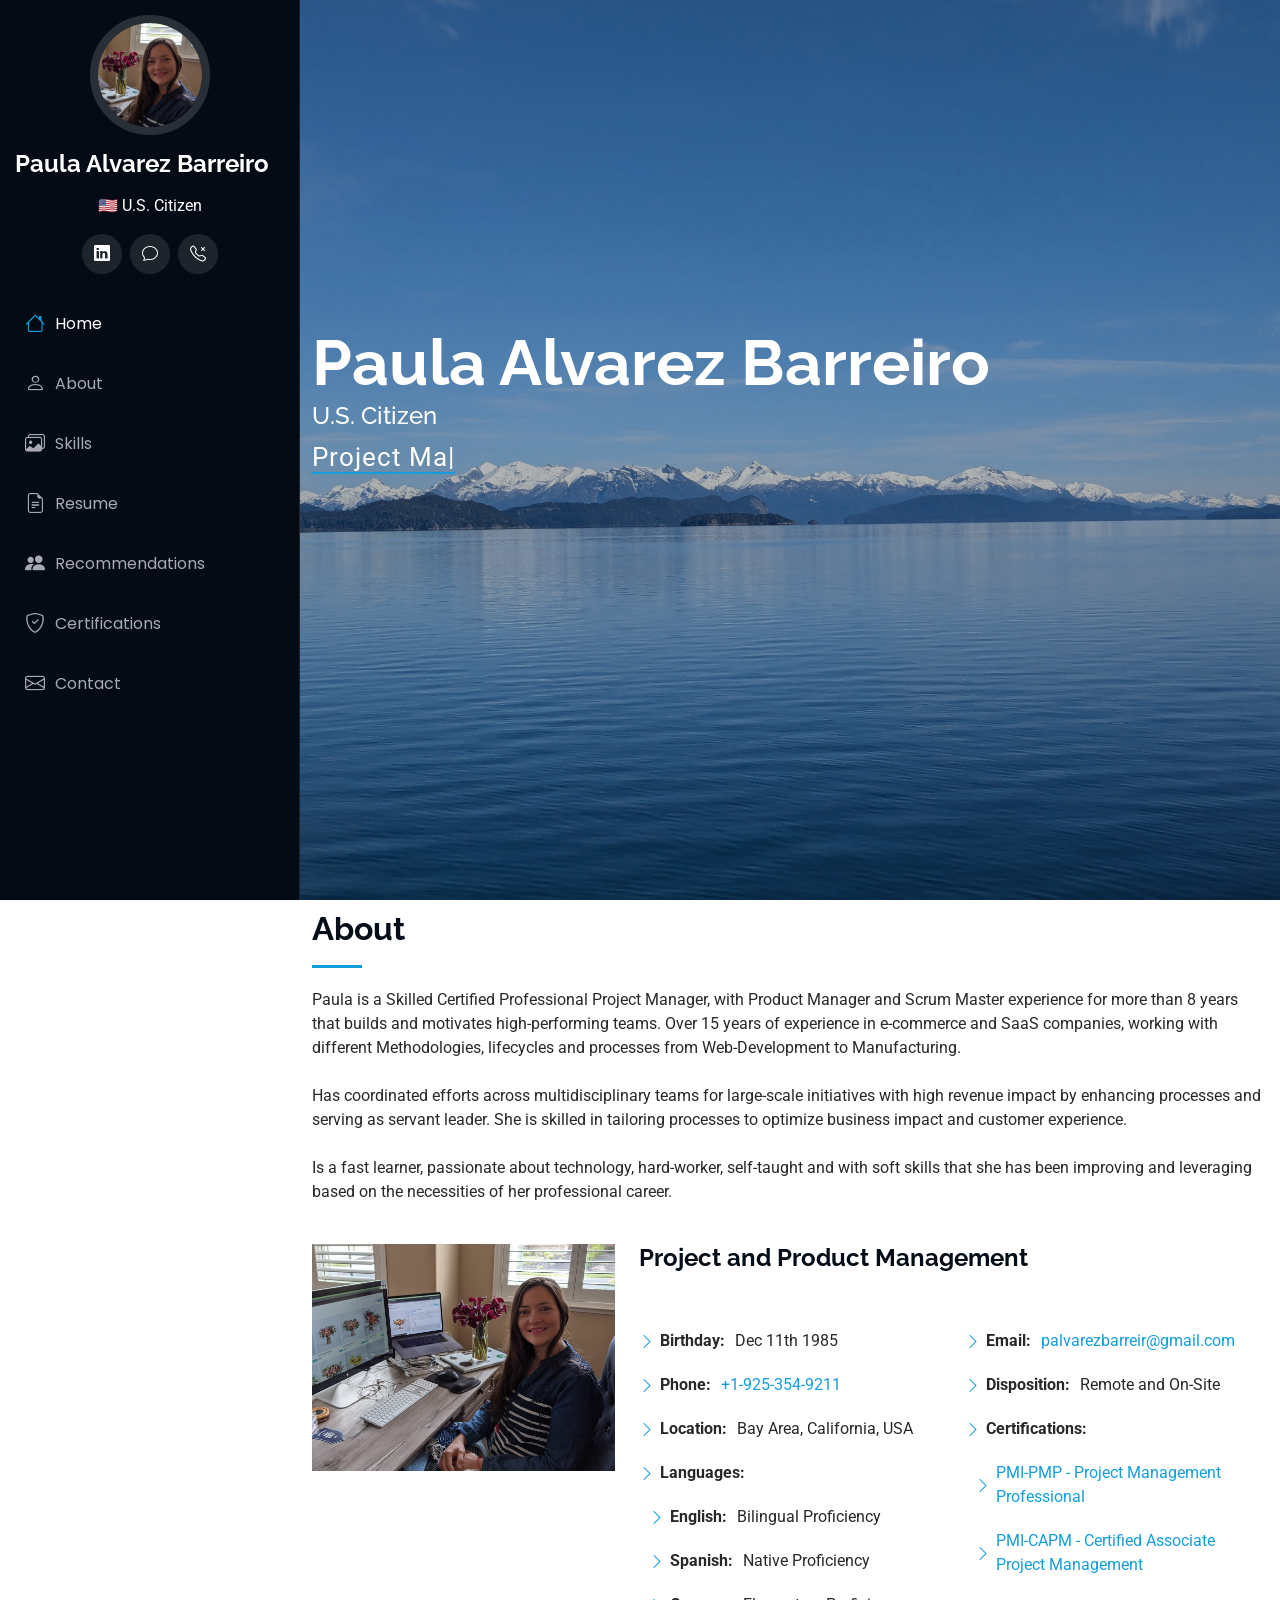
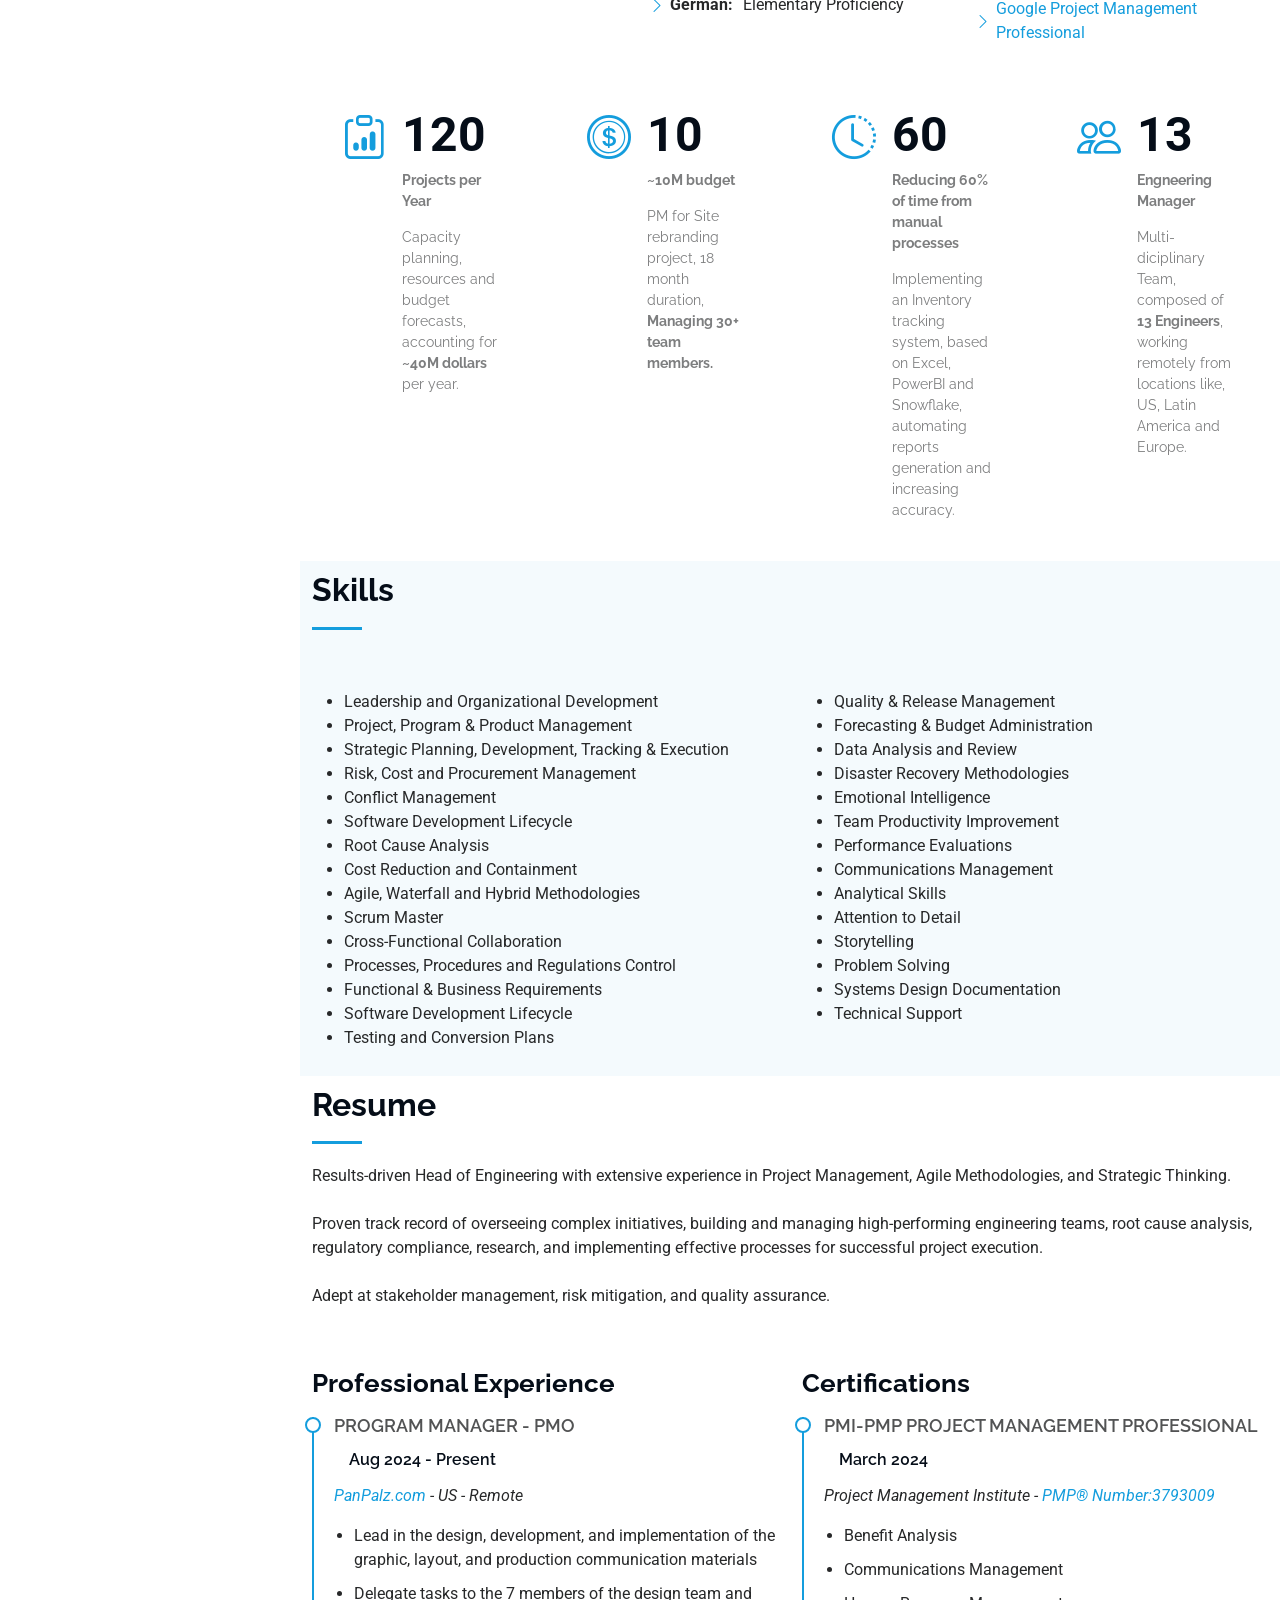
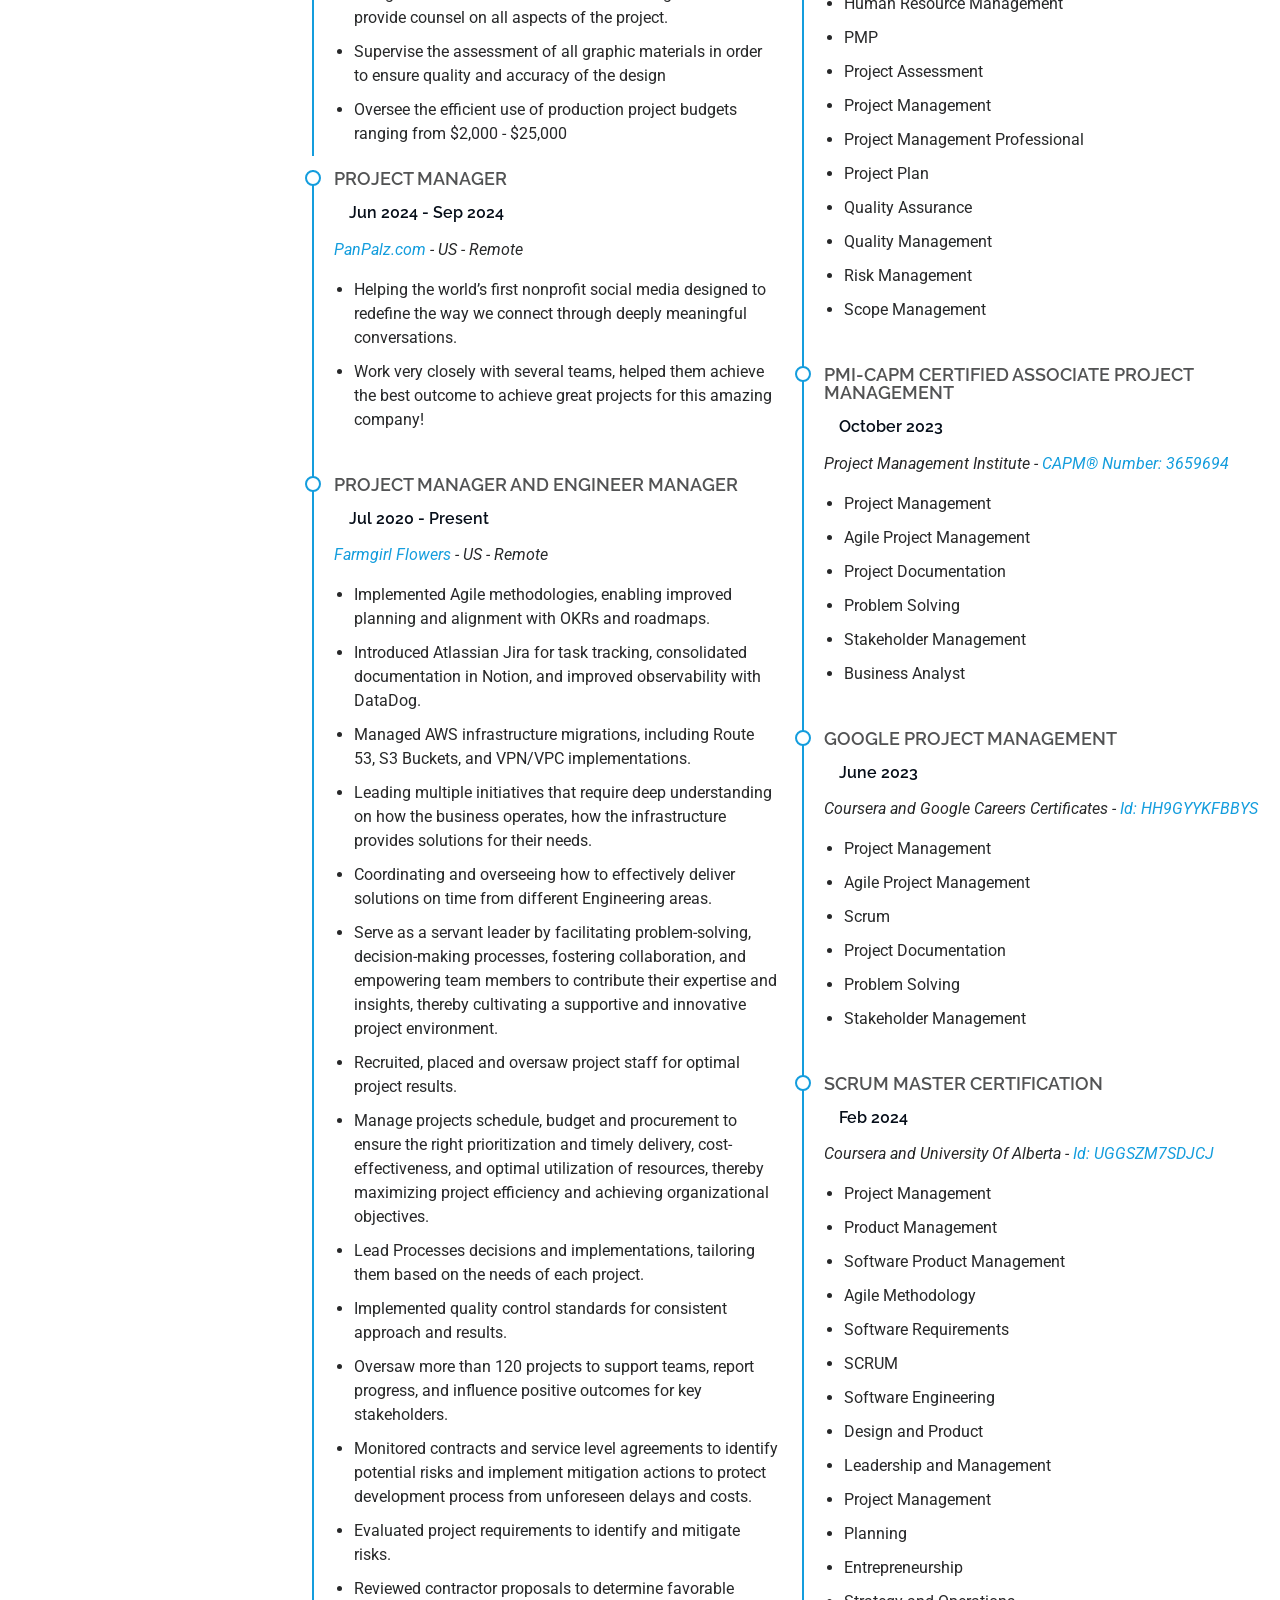
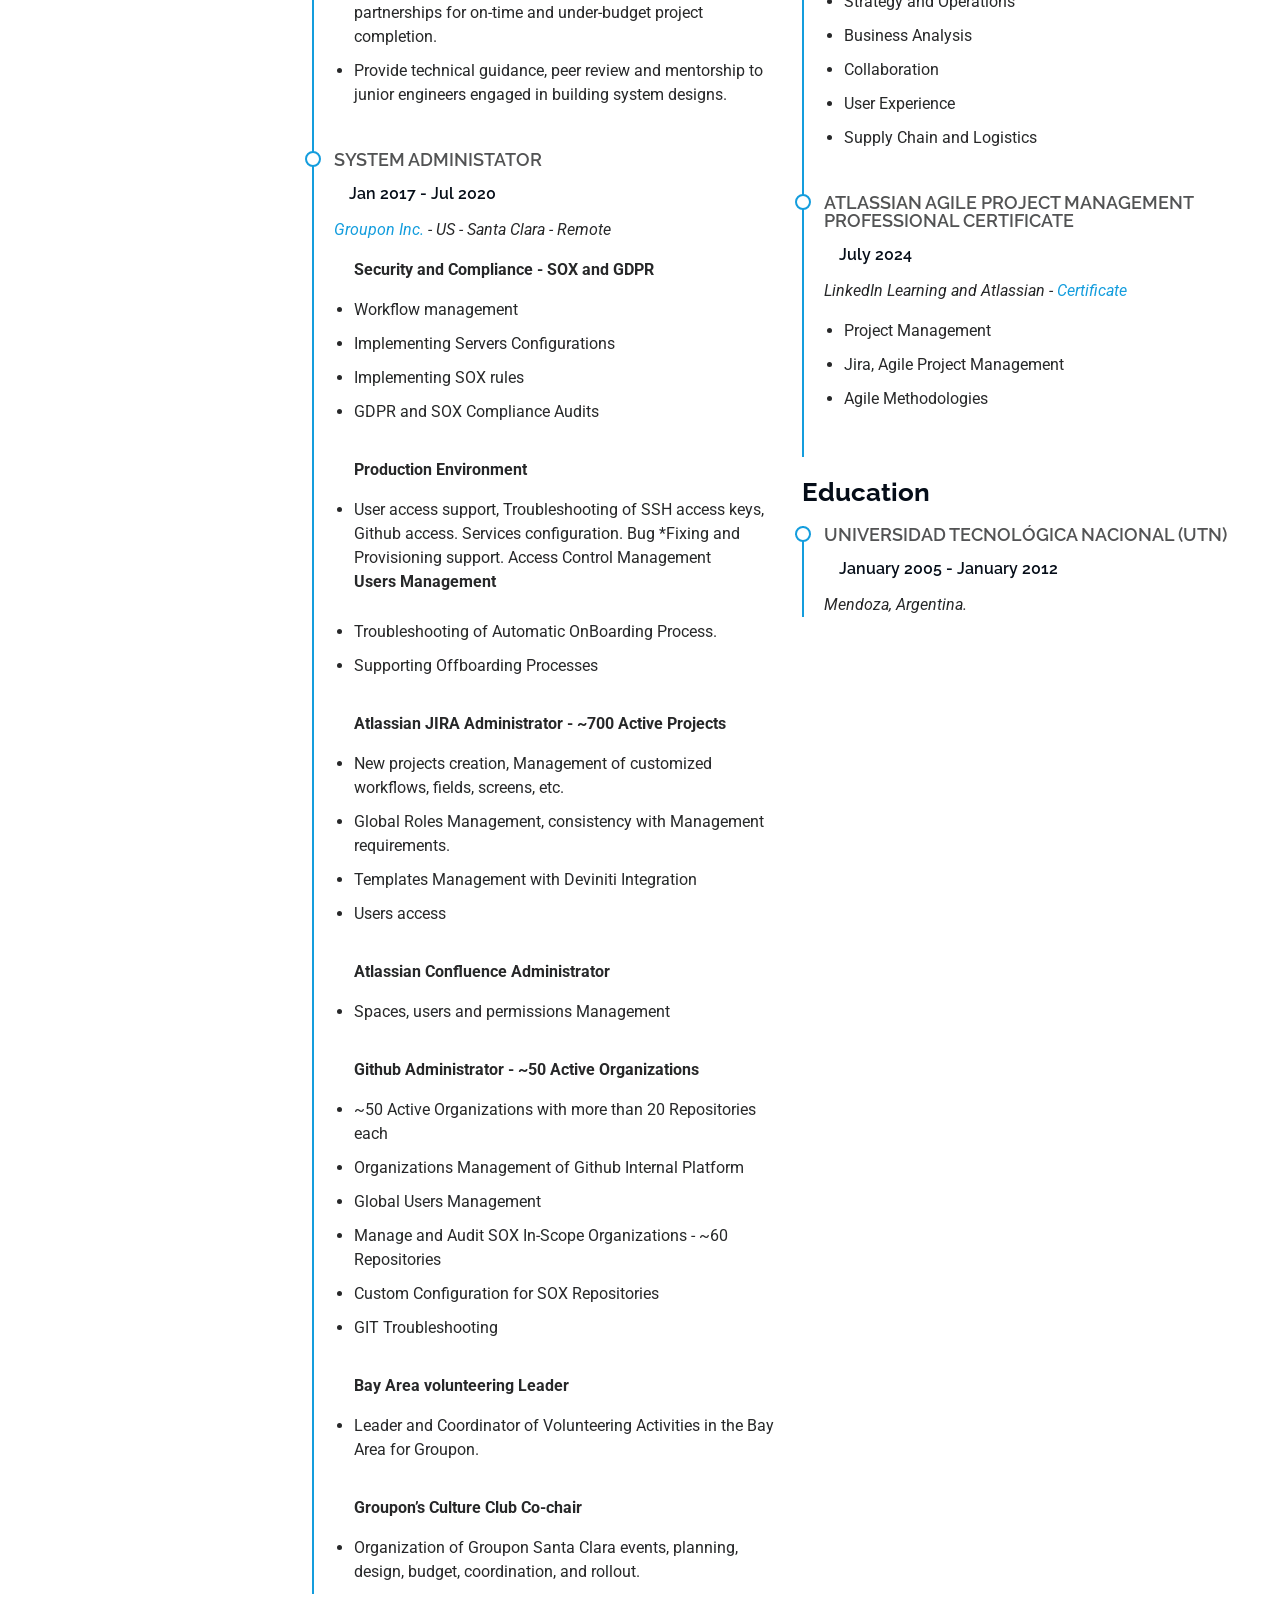
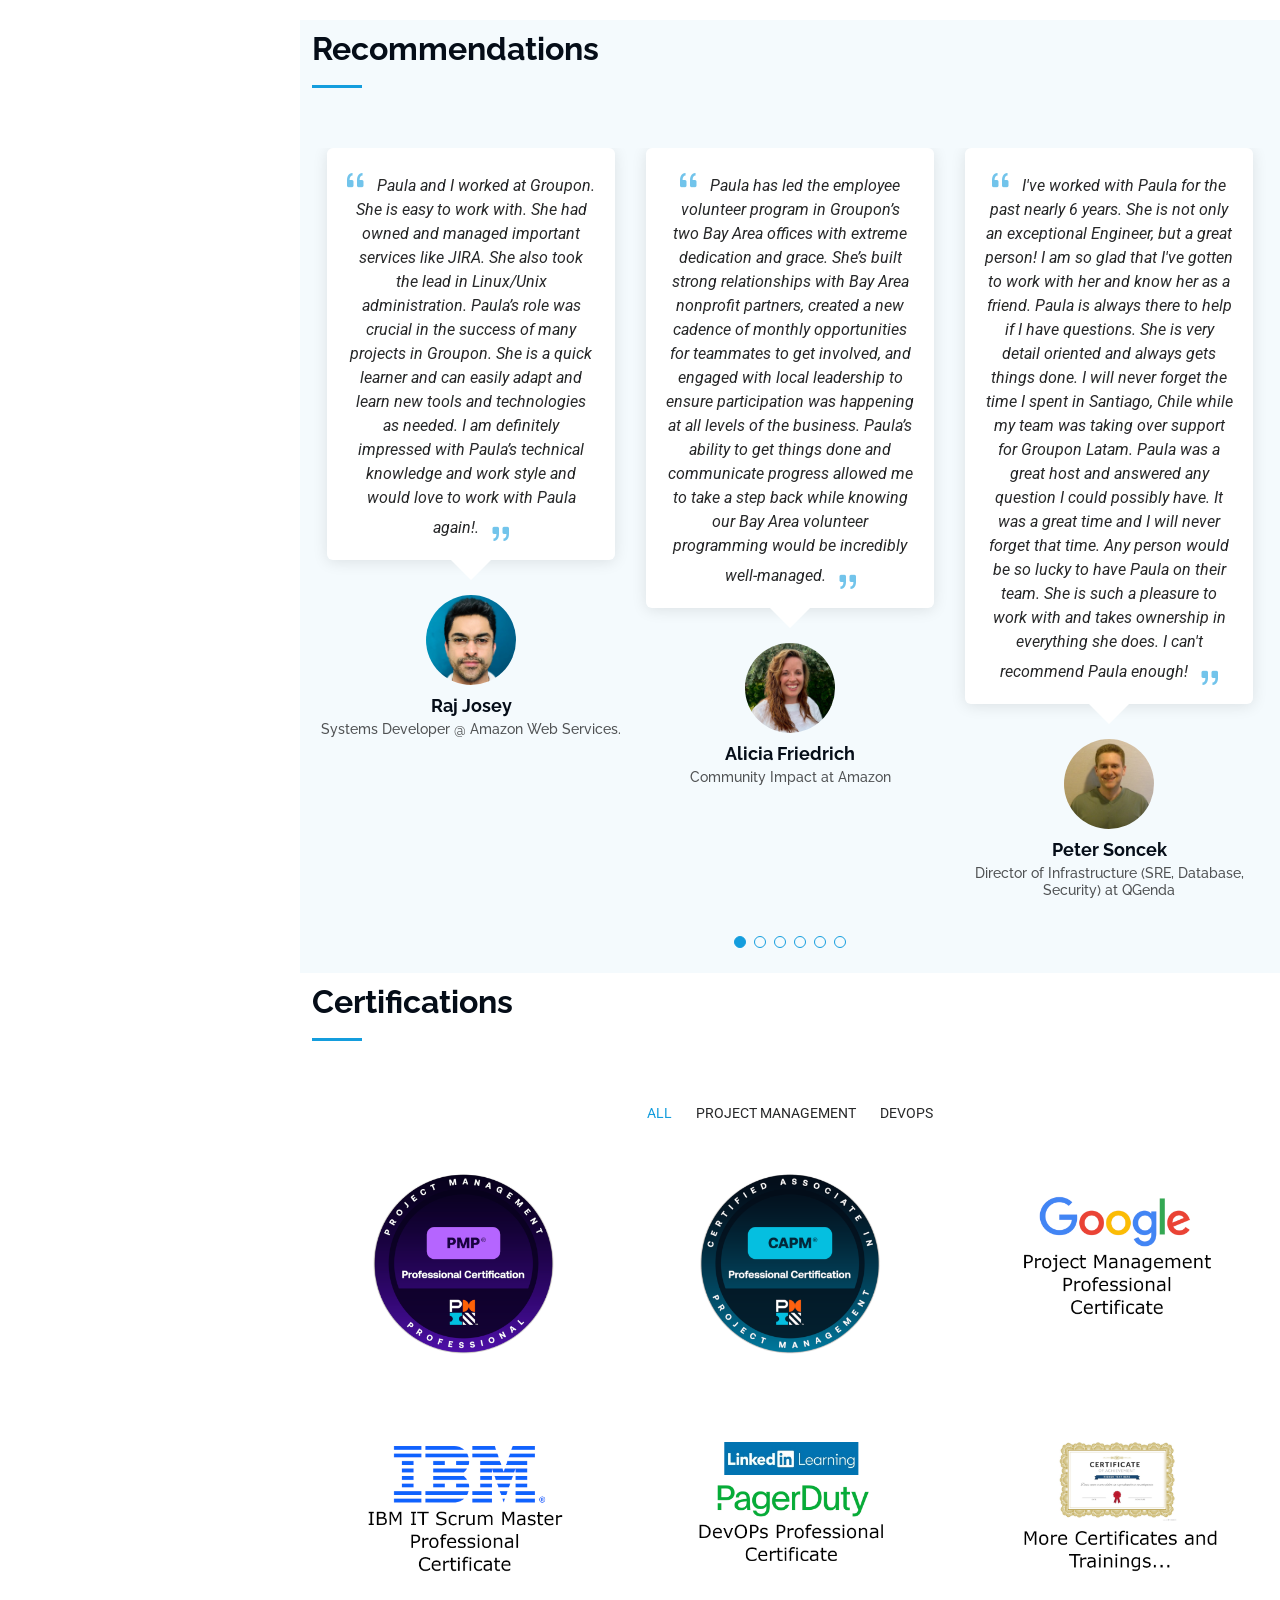
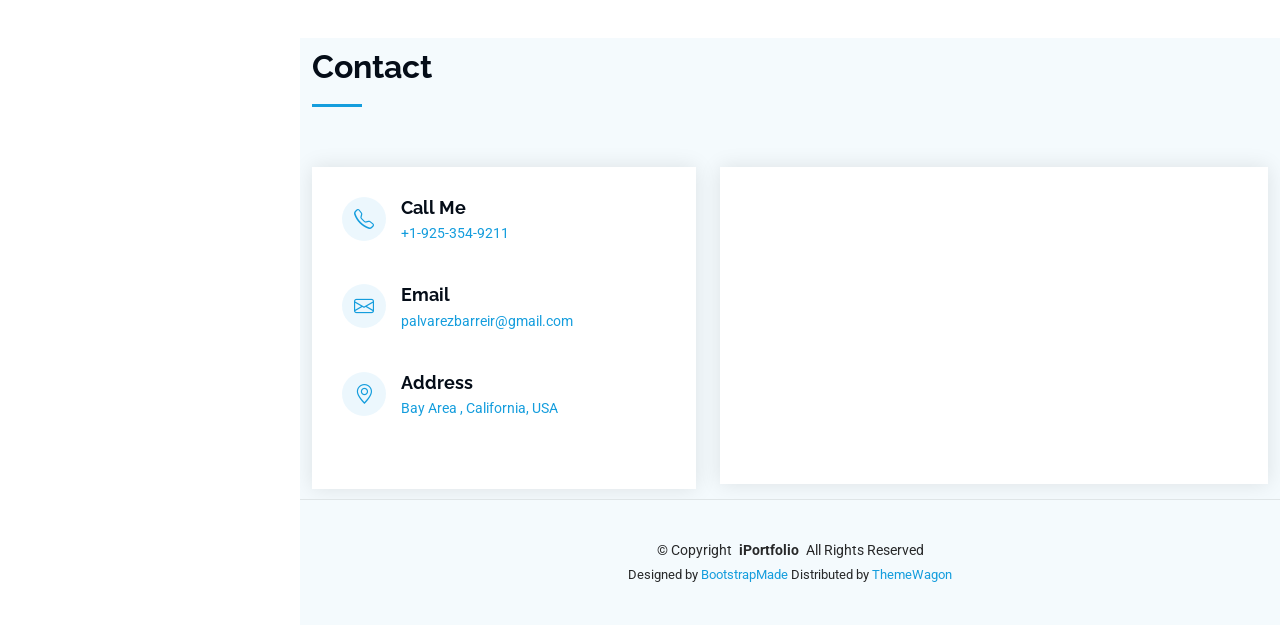
==== index.html @ d857be39 "Fixed broken link 2" ====
<!DOCTYPE html>
<html lang="en">

<head>
  <meta charset="utf-8">
  <meta content="width=device-width, initial-scale=1.0" name="viewport">
  <title>Paula Alvares Barreiro</title>
  <meta content="" name="description">
  <meta content="" name="keywords">

  <!-- Favicons -->
  <link href="assets/img/favicon.png" rel="icon">
  <link href="assets/img/apple-touch-icon.png" rel="apple-touch-icon">

  <!-- Fonts -->
  <link href="https://fonts.googleapis.com" rel="preconnect">
  <link href="https://fonts.gstatic.com" rel="preconnect" crossorigin>
  <link href="https://fonts.googleapis.com/css2?family=Roboto:ital,wght@0,100;0,300;0,400;0,500;0,700;0,900;1,100;1,300;1,400;1,500;1,700;1,900&family=Poppins:ital,wght@0,100;0,200;0,300;0,400;0,500;0,600;0,700;0,800;0,900;1,100;1,200;1,300;1,400;1,500;1,600;1,700;1,800;1,900&family=Raleway:ital,wght@0,100;0,200;0,300;0,400;0,500;0,600;0,700;0,800;0,900;1,100;1,200;1,300;1,400;1,500;1,600;1,700;1,800;1,900&display=swap" rel="stylesheet">

  <!-- Vendor CSS Files -->
  <link href="assets/vendor/bootstrap/css/bootstrap.min.css" rel="stylesheet">
  <link href="assets/vendor/bootstrap-icons/bootstrap-icons.css" rel="stylesheet">
  <link href="assets/vendor/aos/aos.css" rel="stylesheet">
  <link href="assets/vendor/glightbox/css/glightbox.min.css" rel="stylesheet">
  <link href="assets/vendor/swiper/swiper-bundle.min.css" rel="stylesheet">

  <!-- Main CSS File -->
  <link href="assets/css/main.css" rel="stylesheet">

  <!-- =======================================================
  * Template Name: iPortfolio
  * Template URL: https://bootstrapmade.com/iportfolio-bootstrap-portfolio-websites-template/
  * Updated: Jun 29 2024 with Bootstrap v5.3.3
  * Author: BootstrapMade.com
  * License: https://bootstrapmade.com/license/
  ======================================================== -->
</head>

<body class="index-page">

  <header id="header" class="header dark-background d-flex flex-column">
    <i class="header-toggle d-xl-none bi bi-list"></i>

    <div class="profile-img">
      <img src="assets/img/my-profile-img.jpg" alt="" class="img-fluid rounded-circle">
    </div>

    <a href="/" class="logo d-flex align-items-center content-center">
      <!-- Uncomment the line below if you also wish to use an image logo -->
      <!-- <img src="assets/img/logo.png" alt=""> -->
      <h1 class="sitename">Paula Alvarez Barreiro</h1>
    </a>
    <div class="align-items-center content-center text-center">
      <p>🇺🇸 U.S. Citizen</p>
    </div>
    <div class="social-links text-center">
      <a target="_blank" rel="noopener noreferrer" href="https://www.linkedin.com/in/palvarezbarreiro/" class="linkedin"><i class="bi bi-linkedin"></i></a>
      <a target="_blank" rel="noopener noreferrer" href="mailto:palvarezbarreir@gmail.com" class="google-plus"><i class="bi bi-chat"></i></a>
      <a href="tel:+1-925-354-9211" class="google-plus"><i class="bi bi-telephone-x"></i></a>
    </div>

    <nav id="navmenu" class="navmenu">
      <ul>
        <li><a href="#hero" class="active"><i class="bi bi-house navicon"></i>Home</a></li>
        <li><a href="#about"><i class="bi bi-person navicon"></i>About</a></li>
        <li><a href="#skills"><i class="bi bi-images navicon"></i>Skills</a></li>
        <li><a href="#resume"><i class="bi bi-file-earmark-text navicon"></i>Resume</a></li>
        <li><a href="#recommendations"><i class="bi bi-people-fill navicon"></i>Recommendations</a></li>
        <li><a href="#certifications"><i class="bi bi-shield-check navicon"></i>Certifications</a></li>
        <li><a href="#contact"><i class="bi bi-envelope navicon"></i>Contact</a></li>
      </ul>
    </nav>

  </header>

  <main class="main">

    <!-- Hero Section -->
    <section id="hero" class="hero section dark-background">

      <img src="assets/img/hero-bg.jpg" alt="" data-aos="fade-in" class="">

      <div class="container" data-aos="fade-up" data-aos-delay="100">
        <h2>Paula Alvarez Barreiro</h2>
        <h4>U.S. Citizen</h4>
        <p><span class="typed" data-typed-items="Project Manager, Program Manager, Engineering Manager, PMI-PMP - Project Management Professional, PMI-CAPM - Certified Associate Project Management">Project Manager</span><span class="typed-cursor typed-cursor--blink" aria-hidden="true"></span><span class="typed-cursor typed-cursor--blink" aria-hidden="true"></span></p>
      </div>

    </section><!-- /Hero Section -->

    <!-- About Section -->
    <section id="about" class="about section">

      <!-- Section Title -->
      <div class="container section-title" data-aos="fade-up">
        <h2>About</h2>
        <p>Paula is a Skilled Certified Professional Project Manager, with Product Manager and Scrum Master experience for more than 8 years that builds and motivates high-performing teams. Over 15 years of experience in e-commerce and SaaS companies, working with different Methodologies, lifecycles and processes from Web-Development to Manufacturing.
          <br>
          <br>
        </p>
        <p>
          Has coordinated efforts across multidisciplinary teams for large-scale initiatives with high revenue impact by enhancing processes and serving as servant leader. She is skilled in tailoring processes to optimize business impact and customer experience.
          <br>
          <br>
        </p>
        <p>
          Is a fast learner, passionate about technology, hard-worker, self-taught and with soft skills that she has been improving and leveraging based on the necessities of her professional career.
        </p>
      </div><!-- End Section Title -->

      <div class="container" data-aos="fade-up" data-aos-delay="100">

        <div class="row gy-4 justify-content-center">
          <div class="col-lg-4">
            <img src="assets/img/my-profile-about-img.jpg" class="img-fluid" alt="">
          </div>
          <div class="col-lg-8 content">
            <h2>Project and Product Management</h2>
            <p class="fst-italic py-3">
            </p>

            <div class="row">
              <div class="col-lg-6">
                <ul>
                  <li><i class="bi bi-chevron-right"></i> <strong>Birthday:</strong> <span>Dec 11th 1985</span></li>
                  <li><i class="bi bi-chevron-right"></i> <strong>Phone:</strong> <span><a href="tel:+1-925-354-9211">+1-925-354-9211</a></span></li>
                  <li><i class="bi bi-chevron-right"></i> <strong>Location:</strong> <span>Bay Area, California, USA</span></li>
                  <li><i class="bi bi-chevron-right"></i> <strong>Languages:</strong></span></li>
                  <div style="padding-left: 10px;">
                    <ul>
                      <li><i class="bi bi-chevron-right"></i> <strong>English:</strong> <span>Bilingual Proficiency</span></li>
                      <li><i class="bi bi-chevron-right"></i> <strong>Spanish:</strong> <span>Native Proficiency</span></li>
                      <li><i class="bi bi-chevron-right"></i> <strong>German:</strong> <span>Elementary Proficiency</span></li>
                    </ul>
                  </div>
              </div>
              <div class="col-lg-6">
                <ul>
                  <li><i class="bi bi-chevron-right"></i> <strong>Email:</strong> <span><a target="_blank" rel="noopener noreferrer" href="mailto:palvarezbarreir@gmail.com">palvarezbarreir@gmail.com</a></span></li>
                  <li><i class="bi bi-chevron-right"></i> <strong>Disposition:</strong> <span>Remote and On-Site</span></li>
                  <li><i class="bi bi-chevron-right"></i> <strong>Certifications:</strong></li>
                  <div style="padding-left: 10px;">
                    <ul>
                      <li><i class="bi bi-chevron-right"></i><span><a target="_blank" rel="noopener noreferrer" href="/certifications/Paula_A_Alvarez_Barreiro_PMP.pdf">PMI-PMP - Project Management Professional</a></span></li>
                      <li><i class="bi bi-chevron-right"></i><span><a target="_blank" rel="noopener noreferrer" href="/certifications/Paula_A_Alvarez_Barreiro_CAPM.pdf">PMI-CAPM - Certified Associate Project Management</a></span></li>
                      <li><i class="bi bi-chevron-right"></i><span><a target="_blank" rel="noopener noreferrer" href="/certifications/Paula_A_Alvarez_Barreiro_Google_PM.pdf">Google Project Management Professional</a></span></li>
                    </ul>
                  </div>
                </ul>
              </div>
            </div>
          </div>
        </div>

      </div>

    </section><!-- /About Section -->

    <!-- Stats Section -->
    <section id="stats" class="stats section">

      <div class="container" data-aos="fade-up" data-aos-delay="100">

        <div class="row gy-4">

          <div class="col-lg-3 col-md-6">
            <div class="stats-item">
              <i class="bi bi-clipboard-data"></i>
              <span data-purecounter-start="0" data-purecounter-end="120" data-purecounter-duration="1" class="purecounter"></span>
              <p><strong>Projects per Year</strong></p>
              <p><span>Capacity planning, resources and budget forecasts, accounting for <strong>~40M dollars</strong> per year.</span></p>
            </div>
          </div><!-- End Stats Item -->

          <div class="col-lg-3 col-md-6">
            <div class="stats-item">
              <i class="bi bi-coin"></i>
              <span data-purecounter-start="0" data-purecounter-end="10" data-purecounter-duration="1" class="purecounter"></span>
              <p><strong>~10M budget</strong></p>
              <p><span>PM for Site rebranding project, 18 month duration, <strong>Managing 30+ team members.</strong></span></p>
            </div>
          </div><!-- End Stats Item -->

          <div class="col-lg-3 col-md-6">
            <div class="stats-item">
              <i class="bi bi-clock-history"></i>
              <span data-purecounter-start="0" data-purecounter-end="60" data-purecounter-duration="1" class="purecounter"></span>
              <p><strong>Reducing 60% of time from manual processes</strong></p>
              <p><span>Implementing an Inventory tracking system, based on Excel, PowerBI and Snowflake, automating reports generation and increasing accuracy.</span></p>
            </div>
          </div><!-- End Stats Item -->

          <div class="col-lg-3 col-md-6">
            <div class="stats-item">
              <i class="bi bi-people"></i>
              <span data-purecounter-start="0" data-purecounter-end="13" data-purecounter-duration="1" class="purecounter"></span>
              <p><strong>Engneering Manager</strong></p>
              <p><span>Multi-diciplinary Team, composed of <strong>13 Engineers</strong>, working remotely from locations like, US, Latin America and Europe.</span></p>
            </div>
          </div><!-- End Stats Item -->

        </div>

      </div>

    </section><!-- /Stats Section -->

    <!-- Skills Section -->
    <section id="skills" class="skills section light-background">

      <!-- Section Title -->
      <div class="container section-title" data-aos="fade-up">
        <h2>Skills</h2>
        <p></p>
      </div><!-- End Section Title -->

      <div class="container" data-aos="fade-up" data-aos-delay="100">

        <div class="row">

          <div class="col-lg-6">

            <ul>
              <li><span>Leadership and Organizational Development</span></li>
              <li><span>Project, Program & Product Management</span></li>
              <li><span>Strategic Planning, Development, Tracking & Execution</span></li>
              <li><span>Risk, Cost and Procurement Management</span></li>
              <li><span>Conflict Management</span></li>
              <li><span>Software Development Lifecycle</span></li>
              <li><span>Root Cause Analysis</span></li>
              <li><span>Cost Reduction and Containment</span></li>
              <li><span>Agile, Waterfall and Hybrid Methodologies</span></li>
              <li><span>Scrum Master</span></li>
              <li><span>Cross-Functional Collaboration</span></li>
              <li><span>Processes, Procedures and Regulations Control</span></li>
              <li><span>Functional & Business Requirements</span></li>
              <li><span>Software Development Lifecycle</span></li>
              <li><span>Testing and Conversion Plans</span></li>
            </ul>

          </div>

          <div class="col-lg-6">
            <ul>
              <li><span>Quality & Release Management</span></li>
              <li><span>Forecasting & Budget Administration</span></li>
              <li><span>Data Analysis and Review</span></li>
              <li><span>Disaster Recovery Methodologies</span></li>
              <li><span>Emotional Intelligence</span></li>
              <li><span>Team Productivity Improvement</span></li>
              <li><span>Performance Evaluations</span></li>
              <li><span>Communications Management</span></li>
              <li><span>Analytical Skills</span></li>
              <li><span>Attention to Detail</span></li>
              <li><span>Storytelling</span></li>
              <li><span>Problem Solving</span></li>
              <li><span>Systems Design Documentation</span></li>
              <li><span>Technical Support</span></li>
            </ul>

          </div>

        </div>

      </div>

    </section><!-- /Skills Section -->

    <!-- Resume Section -->
    <section id="resume" class="resume section">

      <!-- Section Title -->
      <div class="container section-title" data-aos="fade-up">
        <h2>Resume</h2>
        <p>Results-driven Head of Engineering with extensive experience in Project Management, Agile Methodologies, and Strategic Thinking.</p>
        <br>
        <p>Proven track record of overseeing complex initiatives, building and managing high-performing engineering teams, root cause analysis, regulatory compliance, research, and implementing effective processes for successful project execution.</p>
        <br>
        <p>Adept at stakeholder management, risk mitigation, and quality assurance.</p>
      </div><!-- End Section Title -->

      <div class="container">

        <div class="row">

          <div class="col-lg-6" data-aos="fade-up" data-aos-delay="100">
            <h3 class="resume-title">Professional Experience</h3>

            <div class="resume-item pb-0">
              <h4>Program Manager - PMO</h4>
              <h5>Aug 2024 - Present</h5>
              <p><em><a target="_blank" rel="noopener noreferrer" href="https://panpalz.com/">PanPalz.com</a> - US - Remote</em></p>
              <ul>
                <li>Lead in the design, development, and implementation of the graphic, layout, and production communication materials</li>
                <li>Delegate tasks to the 7 members of the design team and provide counsel on all aspects of the project. </li>
                <li>Supervise the assessment of all graphic materials in order to ensure quality and accuracy of the design</li>
                <li>Oversee the efficient use of production project budgets ranging from $2,000 - $25,000</li>
              </ul>
            </div><!-- Edn Resume Item -->

            <div class="resume-item">
              <h4>Project Manager</h4>
              <h5>Jun 2024 - Sep 2024</h5>
              <p><em><a target="_blank" rel="noopener noreferrer" href="https://panpalz.com/">PanPalz.com</a> - US -  Remote</em></p>
              <ul>
                <li>Helping the world’s first nonprofit social media designed to redefine the way we connect through deeply meaningful conversations.</li>
                <li>Work very closely with several teams,  helped them achieve the best outcome to achieve great projects for this amazing company!</li>
              </ul>
            </div><!-- Edn Resume Item -->

            <div class="resume-item">
              <h4>Project Manager and Engineer Manager</h4>
              <h5>Jul 2020 - Present</h5>
              <p><em><a target="_blank" rel="noopener noreferrer" href="https://farmgirlflowers.com/">Farmgirl Flowers</a> - US - Remote</em></p>
              <ul>
                <li>Implemented Agile methodologies, enabling improved planning and alignment with OKRs and roadmaps.</li>
                <li>Introduced Atlassian Jira for task tracking, consolidated documentation in Notion, and improved observability with DataDog.</li>
                <li>Managed AWS infrastructure migrations, including Route 53, S3 Buckets, and VPN/VPC implementations.</li>
                <li>Leading multiple initiatives that require deep understanding on how the business operates, how the infrastructure provides solutions for their needs.</li>
                <li>Coordinating and overseeing how to effectively deliver solutions on time from different Engineering areas.</li>
                <li>Serve as a servant leader by facilitating problem-solving, decision-making processes, fostering collaboration, and empowering team members to contribute their expertise and insights, thereby cultivating a supportive and innovative project environment.</li>
                <li>Recruited, placed and oversaw project staff for optimal project results.</li>
                <li>Manage projects schedule, budget and procurement to ensure the right prioritization and timely delivery, cost-effectiveness, and optimal utilization of resources, thereby maximizing project efficiency and achieving organizational objectives.</li>
                <li>Lead Processes decisions and implementations, tailoring them based on the needs of each project.</li>
                <li>Implemented quality control standards for consistent approach and results.</li>
                <li>Oversaw more than 120 projects to support teams, report progress, and influence positive outcomes for key stakeholders.</li>
                <li>Monitored contracts and service level agreements to identify potential risks and implement mitigation actions to protect development process from unforeseen delays and costs.</li>
                <li>Evaluated project requirements to identify and mitigate risks.</li>
                <li>Reviewed contractor proposals to determine favorable partnerships for on-time and under-budget project completion.</li>
                <li>Provide technical guidance, peer review and mentorship to junior engineers engaged in building system designs.</li>
              </ul>
            </div><!-- Edn Resume Item -->

            <div class="resume-item">
              <h4>System Administator</h4>
              <h5>Jan 2017 - Jul 2020</h5>
              <p><em><a target="_blank" rel="noopener noreferrer" href="https://www.groupon.com/">Groupon Inc.</a> - US - Santa Clara - Remote</em></p>
              <ul>
                <p><strong>Security and Compliance - SOX and GDPR</strong></p> 
                <li>Workflow management</li>
                <li>Implementing Servers Configurations </li>
                <li>Implementing SOX rules</li>
                <li>GDPR and SOX Compliance Audits </li>
                <br>
                <p><strong>Production Environment</strong></p> 
                <li>User access support, Troubleshooting of SSH access keys, Github access. Services configuration. Bug *Fixing and Provisioning support. Access Control Management 
                <br>
                <p><strong>Users Management</strong></p>
                <li>Troubleshooting of Automatic OnBoarding Process.</li>
                <li>Supporting Offboarding Processes</li>
                <br>
                <p><strong>Atlassian JIRA Administrator - ~700 Active Projects</strong></p>
                <li>New projects creation, Management of customized workflows, fields, screens, etc.</li>
                <li>Global Roles Management, consistency with Management requirements.</li>
                <li>Templates Management with Deviniti Integration</li>
                <li>Users access</li>
                <br>
                <p><strong>Atlassian Confluence Administrator</strong></p>
                <li>Spaces, users and permissions Management</li>
                <br>
                <p><strong>Github Administrator - ~50 Active Organizations</strong></p>
                <li>~50 Active Organizations with more than 20 Repositories each</li>
                <li>Organizations Management of Github Internal Platform</li>
                <li>Global Users Management</li>
                <li>Manage and Audit SOX In-Scope Organizations - ~60 Repositories</li>
                <li>Custom Configuration for SOX Repositories</li>
                <li>GIT Troubleshooting </li>
                <br>
                <p><strong>Bay Area volunteering Leader</strong></p>
                <li>Leader and Coordinator of Volunteering Activities in the Bay Area for Groupon.</li>
                <br>
                <p><strong>Groupon’s Culture Club Co-chair</strong></p>
                <li>Organization of Groupon Santa Clara events, planning, design, budget, coordination, and rollout.</li>

              </ul>
            </div><!-- Edn Resume Item -->


          </div>

          <div class="col-lg-6" data-aos="fade-up" data-aos-delay="200">
            <h3 class="resume-title">Certifications</h3>

            <div class="resume-item">
              <h4>PMI-PMP Project Management Professional</h4>
              <h5>March 2024</h5>
              <p><em>Project Management Institute - <a target="_blank" rel="noopener noreferrer" href="/certifications/Paula_A_Alvarez_Barreiro_PMP.pdf">PMP® Number:3793009</a></em></p>
              <ul>
                <li>Benefit Analysis</li>
                <li>Communications Management</li>
                <li>Human Resource Management</li>
                <li>PMP</li>
                <li>Project Assessment</li>
                <li>Project Management</li>
                <li>Project Management Professional</li>
                <li>Project Plan</li>
                <li>Quality Assurance</li>
                <li>Quality Management</li>
                <li>Risk Management</li>
                <li>Scope Management</li>
              </ul>
            </div><!-- Edn Resume Item -->

            <div class="resume-item">
              <h4>PMI-CAPM Certified Associate Project Management</h4>
              <h5>October 2023</h5>
              <p><em>Project Management Institute - <a target="_blank" rel="noopener noreferrer" href="/certifications/Paula_A_Alvarez_Barreiro_CAPM.pdf">CAPM® Number: 3659694</a></em></p>
              <ul>
                <li>Project Management</li>
                <li>Agile Project Management</li>
                <li>Project Documentation</li>
                <li>Problem Solving</li>
                <li>Stakeholder Management</li>
                <li>Business Analyst</li>
              </ul>
            </div><!-- Edn Resume Item -->

            <div class="resume-item">
              <h4>Google Project Management</h4>
              <h5>June 2023</h5>
              <p><em>Coursera and Google Careers Certificates - <a target="_blank" rel="noopener noreferrer" href="/certifications/Paula_A_Alvarez_Barreiro_Google_PM.pdf">Id: HH9GYYKFBBYS</a></em></p>
              <ul>
                <li>Project Management</li>
                <li>Agile Project Management</li>
                <li>Scrum</li>
                <li>Project Documentation</li>
                <li>Problem Solving</li>
                <li>Stakeholder Management</li>
              </ul>
            </div><!-- Edn Resume Item -->

            <div class="resume-item">
              <h4>SCRUM Master Certification</h4>
              <h5>Feb 2024</h5>
              <p><em>Coursera and University Of Alberta - <a target="_blank" rel="noopener noreferrer" href="https://www.coursera.org/account/accomplishments/specialization/HFHTYA6Y2D66">Id: UGGSZM7SDJCJ</a></em></p>
              <ul>
                <li>Project Management</li>
                <li>Product Management</li>
                <li>Software Product Management</li>
                <li>Agile Methodology</li>
                <li>Software Requirements</li>
                <li>SCRUM</li>
                <li>Software Engineering</li>
                <li>Design and Product</li>
                <li>Leadership and Management</li>
                <li>Project Management</li>
                <li>Planning</li>
                <li>Entrepreneurship</li>
                <li>Strategy and Operations</li>
                <li>Business Analysis</li>
                <li>Collaboration</li>
                <li>User Experience</li>
                <li>Supply Chain and Logistics</li>
              </ul>
            </div><!-- Edn Resume Item -->

            <div class="resume-item">
              <h4>Atlassian Agile Project Management Professional Certificate</h4>
              <h5>July 2024</h5>
              <p><em>LinkedIn Learning and Atlassian - <a target="_blank" rel="noopener noreferrer" href="https://www.linkedin.com/learning/certificates/50351dd9608bcdac6f1de95f3390e9f15bfeb2d13f451381068f9f5e0f2317cb">Certificate</a></em></p>
              <ul>
                <li>Project Management</li>
                <li>Jira, Agile Project Management</li>
                <li>Agile Methodologies</li>
              </ul>
            </div><!-- Edn Resume Item -->


            <h3 class="resume-title">Education</h3>
            <div class="resume-item">
              <h4>Universidad Tecnológica Nacional (UTN)</h4>
              <h5>January 2005 - January 2012</h5>
              <p><em>Mendoza, Argentina.</em></p>
              <p></p>
            </div><!-- Edn Resume Item -->

          </div>

        </div>

      </div>

    </section><!-- /Resume Section -->

    <!-- Testimonials Section -->
    <section id="recommendations" class="testimonials section light-background">

      <!-- Section Title -->
      <div class="container section-title" data-aos="fade-up">
        <h2>Recommendations</h2>
        <p></p>
      </div><!-- End Section Title -->

      <div class="container" data-aos="fade-up" data-aos-delay="100">

        <div class="swiper init-swiper">
          <script type="application/json" class="swiper-config">
            {
              "loop": true,
              "speed": 600,
              "autoplay": {
                "delay": 5000
              },
              "slidesPerView": "auto",
              "pagination": {
                "el": ".swiper-pagination",
                "type": "bullets",
                "clickable": true
              },
              "breakpoints": {
                "320": {
                  "slidesPerView": 1,
                  "spaceBetween": 40
                },
                "1200": {
                  "slidesPerView": 3,
                  "spaceBetween": 1
                }
              }
            }
          </script>
          <div class="swiper-wrapper">

            <div class="swiper-slide">
              <div class="testimonial-item">
                <p>
                  <i class="bi bi-quote quote-icon-left"></i>
                  <span>Paula and I worked at Groupon. She is easy to work with. She had owned and managed important services like JIRA. She also took the lead in Linux/Unix administration. Paula’s role was crucial in the success of many projects in Groupon. She is a quick learner and can easily adapt and learn new tools and technologies as needed. I am definitely impressed with Paula’s technical knowledge and work style and would love to work with Paula again!.</span>
                  <i class="bi bi-quote quote-icon-right"></i>
                </p>
                <img src="assets/img/testimonials/Raj_Josey.jpg" class="testimonial-img" alt="">
                <h3>Raj Josey</h3>
                <h4>Systems Developer @ Amazon Web Services.</h4>
              </div>
            </div><!-- End testimonial item -->

            <div class="swiper-slide">
              <div class="testimonial-item">
                <p>
                  <i class="bi bi-quote quote-icon-left"></i>
                  <span>Paula has led the employee volunteer program in Groupon’s two Bay Area offices with extreme dedication and grace. She’s built strong relationships with Bay Area nonprofit partners, created a new cadence of monthly opportunities for teammates to get involved, and engaged with local leadership to ensure participation was happening at all levels of the business. Paula’s ability to get things done and communicate progress allowed me to take a step back while knowing our Bay Area volunteer programming would be incredibly well-managed.</span>
                  <i class="bi bi-quote quote-icon-right"></i>
                </p>
                <img src="assets/img/testimonials/Alicia_Friedrich.jpg" class="testimonial-img" alt="">
                <h3>Alicia Friedrich</h3>
                <h4>Community Impact at Amazon</h4>
              </div>
            </div><!-- End testimonial item -->

            <div class="swiper-slide">
              <div class="testimonial-item">
                <p>
                  <i class="bi bi-quote quote-icon-left"></i>
                  <span>I've worked with Paula for the past nearly 6 years. She is not only an exceptional Engineer, but a great person! I am so glad that I've gotten to work with her and know her as a friend. Paula is always there to help if I have questions. She is very detail oriented and always gets things done. 

                    I will never forget the time I spent in Santiago, Chile while my team was taking over support for Groupon Latam. Paula was a great host and answered any question I could possibly have. It was a great time and I will never forget that time.
                    
                    Any person would be so lucky to have Paula on their team. She is such a pleasure to work with and takes ownership in everything she does. I can't recommend Paula enough!</span>
                  <i class="bi bi-quote quote-icon-right"></i>
                </p>
                <img src="assets/img/testimonials/Peter_Soncek.jpg" class="testimonial-img" alt="">
                <h3>Peter Soncek</h3>
                <h4>Director of Infrastructure (SRE, Database, Security) at QGenda</h4>
              </div>
            </div><!-- End testimonial item -->

            <div class="swiper-slide">
              <div class="testimonial-item">
                <p>
                  <i class="bi bi-quote quote-icon-left"></i>
                  <span>I've worked alongside Paula as QA Analyst for over 3 years. In those years, Paula has proven that her analytical skills for both quality and business point of view are precise and effective. She has excelled at the core elements of her job, and also extended her knowledge beyond the scope of her role. Furthermore, she has been open to give support on any matter to her co-workers making her a person to-go-to when in doubt.</span>
                  <i class="bi bi-quote quote-icon-right"></i>
                </p>
                <img src="assets/img/testimonials/Agustin_Quiroga.jpg" class="testimonial-img" alt="">
                <h3>Agustin Quiroga</h3>
                <h4>DevOps Engineer</h4>
              </div>
            </div><!-- End testimonial item -->

            <div class="swiper-slide">
              <div class="testimonial-item">
                <p>
                  <i class="bi bi-quote quote-icon-left"></i>
                  <span>I had the pleasure to work with Paula for several years at Groupon. She has helped me countless times with projects related to Atlassian products (Jira, Confluence), Github management, and production environment setups.
                    She is a very smart engineer and can figure out issues quickly, as she has shown many times in the many projects we worked together.
                    
                    I would not hesitate to hire Paula for any System Admin role.</span>
                  <i class="bi bi-quote quote-icon-right"></i>
                </p>
                <img src="assets/img/testimonials/Claver_Medina.jpg" class="testimonial-img" alt="">
                <h3>Claver Medina</h3>
                <h4>Sr. Staff Incident Manager at Groupon</h4>
              </div>
            </div><!-- End testimonial item -->

            <div class="swiper-slide">
              <div class="testimonial-item">
                <p>
                  <i class="bi bi-quote quote-icon-left"></i>
                  <span>I had the pleasure of managing Paula at Groupon while she was here. If your looking for a deeply technical, passionate, and committed self starter, then look no further than Paula. Her deep commitment to the mission, and attention to detail help create an environment where everyone steps up and works as a team. In short Paula is an amazing asset to have on your team. </span>
                  <i class="bi bi-quote quote-icon-right"></i>
                </p>
                <img src="assets/img/testimonials/Ryan_Wetterich.jpg" class="testimonial-img" alt="">
                <h3>Ryan Wetterich</h3>
                <h4>Sr. Director IT InfrastructureSr. Director IT Infrastructure</h4>
              </div>
            </div><!-- End testimonial item -->

          </div>
          <div class="swiper-pagination"></div>
        </div>

      </div>

    </section><!-- /Testimonials Section -->

    <!-- Portfolio Section -->
    <section id="certifications" class="portfolio section">

      <!-- Section Title -->
      <div class="container section-title" data-aos="fade-up">
        <h2>Certifications</h2>
        <p></p>
      </div><!-- End Section Title -->

      <div class="container">

        <div class="isotope-layout" data-default-filter="*" data-layout="masonry" data-sort="original-order">

          <ul class="portfolio-filters isotope-filters" data-aos="fade-up" data-aos-delay="100">
            <li data-filter="*" class="filter-active">All</li>
            <li data-filter=".filter-project">Project Management</li>
            <li data-filter=".filter-devops">DevOPs</li>
            <!-- <li data-filter=".filter-books">Books</li> -->
          </ul><!-- End Portfolio Filters -->

          <div class="row gy-4 isotope-container" data-aos="fade-up" data-aos-delay="200">

            <div class="col-lg-4 col-md-6 portfolio-item isotope-item filter-project">
              <div class="portfolio-content h-100">
                <img src="assets/img/certifications/PMP_Badge.png" class="img-fluid" alt="">
                <div class="portfolio-info">
                  <!-- <h4></h4> -->
                  <p>Project Management Professional</p>
                  <a href="assets/img/certifications/PMP_Badge.png" title="Earners of the globally-recognized Project Management Professional (PMP)® have demonstrated their extensive knowledge and mastery of project management concepts, tasks, and techniques that are applicable across virtually any industry and methodology. Earners are able to speak and understand the global language of project management. Individuals that earn this certification have demonstrated the knowledge and skills needed to initiate, plan, execute, monitor and control, and close a project." data-gallery="portfolio-gallery-project" class="glightbox preview-link"><i class="bi bi-zoom-in"></i></a>
                  <a target="_blank" rel="noopener noreferrer" href="/certifications/Paula_A_Alvarez_Barreiro_PMP.pdf" title="More Details" class="details-link"><i class="bi bi-link-45deg"></i></a>
                </div>
              </div>
            </div><!-- End Portfolio Item -->

            <div class="col-lg-4 col-md-6 portfolio-item isotope-item filter-project">
              <div class="portfolio-content h-100">
                <img src="assets/img/certifications/CAMP_Badge.png" class="img-fluid" alt="">
                <div class="portfolio-info">
                  <!-- <h4></h4> -->
                  <p>Certified Associate in Project Management</p>
                  <a href="assets/img/certifications/CAMP_Badge.png" title="Earners of the globally-recognized Certified Associate in Project Management (CAPM)® have been formally evaluated for demonstrated knowledge, skill and understanding of the processes, terminology, and best practices in Project Management Fundamentals, Predictive Methodologies, Agile Principles and Business Analysis that are needed for effective project management" data-gallery="portfolio-gallery-product" class="glightbox preview-link"><i class="bi bi-zoom-in"></i></a>
                  <a target="_blank" rel="noopener noreferrer" href="/certifications/Paula_A_Alvarez_Barreiro_CAPM.pdf" title="More Details" class="details-link"><i class="bi bi-link-45deg"></i></a>
                </div>
              </div>
            </div><!-- End Portfolio Item -->

            <div class="col-lg-4 col-md-6 portfolio-item isotope-item filter-project">
              <div class="portfolio-content h-100">
                <img src="assets/img/certifications/GPM_Badge.png" class="img-fluid" alt="">
                <div class="portfolio-info">
                  <!-- <h4></h4> -->
                  <p>Google Project Management: Professional Certificate</p>
                  <a href="assets/img/certifications/GPM_Badge.png" title="Those who earn the Google Project Management Certificate have completed six courses, developed by Google, that include hands-on, practice-based assessments and are designed to prepare them for introductory-level roles in Project Management. They are competent in initiating, planning and running both traditional and agile projects." data-gallery="portfolio-gallery-branding" class="glightbox preview-link"><i class="bi bi-zoom-in"></i></a>
                  <a target="_blank" rel="noopener noreferrer" href="/certifications/Paula_A_Alvarez_Barreiro_Google_PM.pdf" title="Download Certificate" class="details-link"><i class="bi bi-link-45deg"></i></a>
                </div>
              </div>
            </div><!-- End Portfolio Item -->

            <div class="col-lg-4 col-md-6 portfolio-item isotope-item filter-project">
              <div class="portfolio-content h-100">
                <img src="assets/img/certifications/IBM_Badge.png" class="img-fluid" alt="">
                <div class="portfolio-info">
                  <!-- <h4></h4> -->
                  <p>IBM IT Scrum Master Professional Certificate</p>
                  <a href="assets/img/certifications/IBM_Badge.png" title="This credential earner is prepared for an entry-level IT Scrum Master role. They have mastered the most up-to-date skills that IT Scrum Masters use daily including Agile concepts of adaptive planning, iterative development, and continuous improvement. They are also experienced in software engineering, Software Development Lifecycle (SDLC), and DevOps essential characteristics. The badge earner has applied their learning to real-world inspired projects to demonstrate practical skills." data-gallery="portfolio-gallery-project" class="glightbox preview-link"><i class="bi bi-zoom-in"></i></a>
                  <a target="_blank" rel="noopener noreferrer" href="/certifications/Paula_A_Alvarez_Barreiro_IBM_IT_Scrum_Master.pdf" title="More Details" class="details-link"><i class="bi bi-link-45deg"></i></a>
                </div>
              </div>
            </div><!-- End Portfolio Item -->

            <div class="col-lg-4 col-md-6 portfolio-item isotope-item filter-devops">
              <div class="portfolio-content h-100">
                <img src="assets/img/certifications/Devops_Badge.png" class="img-fluid" alt="">
                <div class="portfolio-info">
                  <!-- <h4></h4> -->
                  <p>Certified Associate in Project Management</p>
                  <a href="assets/img/certifications/Devops_Badge.png" title="DevOps is not a framework or a workflow. DevOps ensures collaboration and communication between software engineers (Dev) and IT operations (Ops). Whether you are new to DevOps or looking to review the fundamentals, these courses can help. Tune in, pass the final exam, and earn your certificate. This learning path is offered by PagerDuty and LinkedIn. Learn about the PagerDuty Operations Cloud by visiting PagerDuty University." data-gallery="portfolio-gallery-product" class="glightbox preview-link"><i class="bi bi-zoom-in"></i></a>
                  <a target="_blank" rel="noopener noreferrer" href="https://www.linkedin.com/learning/certificates/edf9fc61cd422e208b7e86bc9c94850246e49a081e09590d7ec0dc53f56005f6?trk=share_certificate" title="More Details" class="details-link"><i class="bi bi-link-45deg"></i></a>
                </div>
              </div>
            </div><!-- End Portfolio Item -->

            <div class="col-lg-4 col-md-6 portfolio-item isotope-item filter-all">
              <div class="portfolio-content h-100">
                <img src="assets/img/certifications/More.png" class="img-fluid" alt="">
                <div class="portfolio-info">
                  <!-- <h4></h4> -->
                  <p>More Certificates and Trainings.</p>
                  <a href="assets/img/certifications/More.png" title="Full list of Certifications and Trainings." data-gallery="portfolio-gallery-branding" class="glightbox preview-link"><i class="bi bi-zoom-in"></i></a>
                  <a target="_blank" rel="noopener noreferrer" href="/certifications" title="Download Certificate" class="details-link"><i class="bi bi-link-45deg"></i></a>
                </div>
              </div>
            </div><!-- End Portfolio Item -->

          </div><!-- End Portfolio Container -->

        </div>

      </div>

    </section><!-- /Portfolio Section -->

    <!-- Contact Section -->
    <section id="contact" class="contact section  light-background">

      <!-- Section Title -->
      <div class="container section-title" data-aos="fade-up">
        <h2>Contact</h2>
        <p></p>
      </div><!-- End Section Title -->

      <div class="container" data-aos="fade-up" data-aos-delay="100">

        <div class="row gy-4">

          <div class="col-lg-5">

            <div class="info-wrap">
              <div class="info-item d-flex" data-aos="fade-up" data-aos-delay="300">
                <i class="bi bi-telephone flex-shrink-0"></i>
                <div>
                  <h3>Call Me</h3>
                  <p><a href="tel:+1-925-354-9211">+1-925-354-9211</a></p>
                </div>
              </div><!-- End Info Item -->

              <div class="info-item d-flex" data-aos="fade-up" data-aos-delay="400">
                <i class="bi bi-envelope flex-shrink-0"></i>
                <div>
                  <h3>Email</h3>
                  <p><a href="mailto:palvarezbarreir@gmail.com">palvarezbarreir@gmail.com</a></p>
                </div>
              </div><!-- End Info Item -->

              <div class="info-item d-flex" data-aos="fade-up" data-aos-delay="200">
                <i class="bi bi-geo-alt flex-shrink-0"></i>
                <div>
                  <h3>Address</h3>
                  <p><a href="https://maps.app.goo.gl/63z5yS6jLdsD1cATA">Bay Area , California, USA</a></p>
                </div>
              </div><!-- End Info Item -->

            </div>
          </div>


          <div class="col-lg-7">
            <div class="info-wrap">
              <iframe src="https://www.google.com/maps/embed?pb=!1m18!1m12!1m3!1d806219.3445010731!2d-123.07969199030123!3d37.87679928495811!2m3!1f0!2f0!3f0!3m2!1i1024!2i768!4f13.1!3m3!1m2!1s0x808583a3a688d7b5%3A0x8c891b8457461fa9!2sSan%20Francisco%20Bay%20Area%2C%20CA!5e0!3m2!1sen!2sus!4v1747700590976!5m2!1sen!2sus" frameborder="0" style="border:0; width: 100%; height: 250px;" allowfullscreen="" loading="lazy" referrerpolicy="no-referrer-when-downgrade"></iframe>
            </div>

          </div><!-- End Contact Form -->

        </div>

      </div>

    </section><!-- /Contact Section -->

  </main>

  <footer id="footer" class="footer position-relative light-background">

    <div class="container">
      <div class="copyright text-center ">
        <p>© <span>Copyright</span> <strong class="px-1 sitename">iPortfolio</strong> <span>All Rights Reserved</span></p>
      </div>
      <div class="credits">
        <!-- All the links in the footer should remain intact. -->
        <!-- You can delete the links only if you've purchased the pro version. -->
        <!-- Licensing information: https://bootstrapmade.com/license/ -->
        <!-- Purchase the pro version with working PHP/AJAX contact form: [buy-url] -->
        Designed by <a href="https://bootstrapmade.com/">BootstrapMade</a> Distributed by <a href="https://themewagon.com">ThemeWagon</a>
      </div>
    </div>

  </footer>

  <!-- Scroll Top -->
  <a href="#" id="scroll-top" class="scroll-top d-flex align-items-center justify-content-center"><i class="bi bi-arrow-up-short"></i></a>

  <!-- Preloader -->
  <div id="preloader"></div>

  <!-- Vendor JS Files -->
  <script src="assets/vendor/bootstrap/js/bootstrap.bundle.min.js"></script>
  <script src="assets/vendor/aos/aos.js"></script>
  <script src="assets/vendor/typed.js/typed.umd.js"></script>
  <script src="assets/vendor/purecounter/purecounter_vanilla.js"></script>
  <script src="assets/vendor/waypoints/noframework.waypoints.js"></script>
  <script src="assets/vendor/glightbox/js/glightbox.min.js"></script>
  <script src="assets/vendor/imagesloaded/imagesloaded.pkgd.min.js"></script>
  <script src="assets/vendor/isotope-layout/isotope.pkgd.min.js"></script>
  <script src="assets/vendor/swiper/swiper-bundle.min.js"></script>

  <!-- Main JS File -->
  <script src="assets/js/main.js"></script>

</body>

</html>
---- assets/css/main.css ----
/**
* Template Name: iPortfolio
* Template URL: https://bootstrapmade.com/iportfolio-bootstrap-portfolio-websites-template/
* Updated: Jun 29 2024 with Bootstrap v5.3.3
* Author: BootstrapMade.com
* License: https://bootstrapmade.com/license/
*/

/*--------------------------------------------------------------
# Font & Color Variables
# Help: https://bootstrapmade.com/color-system/
--------------------------------------------------------------*/
/* Fonts */
:root {
  --default-font: "Roboto",  system-ui, -apple-system, "Segoe UI", Roboto, "Helvetica Neue", Arial, "Noto Sans", "Liberation Sans", sans-serif, "Apple Color Emoji", "Segoe UI Emoji", "Segoe UI Symbol", "Noto Color Emoji";
  --heading-font: "Raleway",  sans-serif;
  --nav-font: "Poppins",  sans-serif;
}

/* Global Colors - The following color variables are used throughout the website. Updating them here will change the color scheme of the entire website */
:root { 
  --background-color: #ffffff; /* Background color for the entire website, including individual sections */
  --default-color: #272829; /* Default color used for the majority of the text content across the entire website */
  --heading-color: #050d18; /* Color for headings, subheadings and title throughout the website */
  --accent-color: #149ddd; /* Accent color that represents your brand on the website. It's used for buttons, links, and other elements that need to stand out */
  --surface-color: #ffffff; /* The surface color is used as a background of boxed elements within sections, such as cards, icon boxes, or other elements that require a visual separation from the global background. */
  --contrast-color: #ffffff; /* Contrast color for text, ensuring readability against backgrounds of accent, heading, or default colors. */
}

/* Nav Menu Colors - The following color variables are used specifically for the navigation menu. They are separate from the global colors to allow for more customization options */
:root {
  --nav-color: #a8a9b4;  /* The default color of the main navmenu links */
  --nav-hover-color: #ffffff; /* Applied to main navmenu links when they are hovered over or active */
  --nav-mobile-background-color: #040b14; /* Used as the background color for mobile navigation menu */
  --nav-dropdown-background-color: #040b14; /* Used as the background color for dropdown items that appear when hovering over primary navigation items */
  --nav-dropdown-color: #a8a9b4; /* Used for navigation links of the dropdown items in the navigation menu. */
  --nav-dropdown-hover-color: #ffffff; /* Similar to --nav-hover-color, this color is applied to dropdown navigation links when they are hovered over. */
}

/* Color Presets - These classes override global colors when applied to any section or element, providing reuse of the sam color scheme. */

.light-background {
  --background-color: #f4fafd;
  --surface-color: #ffffff;
}

.dark-background {
  --background-color: #040b14;
  --default-color: #ffffff;
  --heading-color: #ffffff;
  --surface-color: #151f2b;
  --contrast-color: #ffffff;
}

/* Smooth scroll */
:root {
  scroll-behavior: smooth;
}

/*--------------------------------------------------------------
# General Styling & Shared Classes
--------------------------------------------------------------*/
body {
  color: var(--default-color);
  background-color: var(--background-color);
  font-family: var(--default-font);
}

a {
  color: var(--accent-color);
  text-decoration: none;
  transition: 0.3s;
}

a:hover {
  color: color-mix(in srgb, var(--accent-color), transparent 25%);
  text-decoration: none;
}

h1,
h2,
h3,
h4,
h5,
h6 {
  color: var(--heading-color);
  font-family: var(--heading-font);
}

/* PHP Email Form Messages
------------------------------*/
.php-email-form .error-message {
  display: none;
  background: #df1529;
  color: #ffffff;
  text-align: left;
  padding: 15px;
  margin-bottom: 24px;
  font-weight: 600;
}

.php-email-form .sent-message {
  display: none;
  color: #ffffff;
  background: #059652;
  text-align: center;
  padding: 15px;
  margin-bottom: 24px;
  font-weight: 600;
}

.php-email-form .loading {
  display: none;
  background: var(--surface-color);
  text-align: center;
  padding: 15px;
  margin-bottom: 24px;
}

.php-email-form .loading:before {
  content: "";
  display: inline-block;
  border-radius: 50%;
  width: 24px;
  height: 24px;
  margin: 0 10px -6px 0;
  border: 3px solid var(--accent-color);
  border-top-color: var(--surface-color);
  animation: php-email-form-loading 1s linear infinite;
}

@keyframes php-email-form-loading {
  0% {
    transform: rotate(0deg);
  }

  100% {
    transform: rotate(360deg);
  }
}

/*--------------------------------------------------------------
# Global Header
--------------------------------------------------------------*/
.header {
  color: var(--default-color);
  background-color: var(--background-color);
  position: fixed;
  top: 0;
  left: 0;
  bottom: 0;
  padding: 0 15px;
  width: 300px;
  transition: all ease-in-out 0.3s;
  overflow-y: auto;
  z-index: 997;
  border-right: 1px solid color-mix(in srgb, var(--default-color), transparent 90%);
}

.header .profile-img img {
  margin: 15px auto;
  display: block;
  width: 120px;
  border: 8px solid color-mix(in srgb, var(--default-color), transparent 85%);
}

.header .logo {
  line-height: 1;
  margin-bottom: 15px;
}

.header .logo img {
  max-height: 32px;
  margin-right: 8px;
}

.header .logo h1 {
  font-size: 24px;
  margin: 0;
  font-weight: 700;
  color: var(--heading-color);
}

.header .social-links {
  margin: 0 0 20px 0;
}

.header .social-links a {
  font-size: 16px;
  display: inline-flex;
  align-items: center;
  justify-content: center;
  background: color-mix(in srgb, var(--default-color), transparent 90%);
  color: var(--default-color);
  margin: 0 2px;
  border-radius: 50%;
  text-align: center;
  width: 40px;
  height: 40px;
  transition: 0.3s;
}

.header .social-links a:hover {
  color: var(--contrast-color);
  background: var(--accent-color);
}

@media (min-width: 1200px) {

  .header~main,
  .header~#footer {
    margin-left: 300px;
  }
}

@media (max-width: 1199px) {
  .header {
    left: -100%;
  }
}

.header.header-show {
  left: 0;
}

.header .header-toggle {
  color: var(--contrast-color);
  background-color: var(--accent-color);
  font-size: 22px;
  display: flex;
  align-items: center;
  justify-content: center;
  width: 40px;
  height: 40px;
  border-radius: 50%;
  cursor: pointer;
  position: fixed;
  top: 15px;
  right: 15px;
  z-index: 9999;
  transition: background-color 0.3s;
}

.header .header-toggle:hover {
  color: var(--contrast-color);
  background-color: color-mix(in srgb, var(--accent-color) 90%, white 15%);
}

/*--------------------------------------------------------------
# Navigation Menu
--------------------------------------------------------------*/
.mobile-nav-toggle {
  display: none;
}

.navmenu {
  padding: 0;
  z-index: 9997;
}

.navmenu ul {
  list-style: none;
  padding: 0 0 20px 0;
  margin: 0;
}

.navmenu a,
.navmenu a:focus {
  color: var(--nav-color);
  padding: 15px 10px;
  font-family: var(--nav-font);
  font-size: 16px;
  font-weight: 400;
  display: flex;
  align-items: center;
  white-space: nowrap;
  transition: 0.3s;
  width: 100%;
}

.navmenu a .navicon,
.navmenu a:focus .navicon {
  font-size: 20px;
  margin-right: 10px;
}

.navmenu a .toggle-dropdown,
.navmenu a:focus .toggle-dropdown {
  font-size: 12px;
  line-height: 0;
  margin-left: auto;
  width: 30px;
  height: 30px;
  display: flex;
  align-items: center;
  justify-content: center;
  border-radius: 50%;
  transition: 0.3s;
  flex-shrink: 0;
  background-color: color-mix(in srgb, var(--accent-color), transparent 90%);
}

.navmenu a .toggle-dropdown:hover,
.navmenu a:focus .toggle-dropdown:hover {
  background-color: var(--accent-color);
  color: var(--contrast-color);
}

.navmenu a:hover,
.navmenu .active,
.navmenu .active:focus {
  color: var(--nav-hover-color);
}

.navmenu a:hover .navicon,
.navmenu .active .navicon,
.navmenu .active:focus .navicon {
  color: var(--accent-color);
}

.navmenu .active .toggle-dropdown,
.navmenu .active:focus .toggle-dropdown {
  background-color: var(--accent-color);
  color: var(--contrast-color);
  transform: rotate(180deg);
}

.navmenu .dropdown {
  display: block;
}

.navmenu .dropdown a,
.navmenu .dropdown a:focus {
  color: --nav-dropdown-color;
}

.navmenu .dropdown a:hover,
.navmenu .dropdown .active,
.navmenu .dropdown .active:focus {
  color: var(--nav-dropdown-hover-color);
}

.navmenu .dropdown ul {
  position: static;
  display: none;
  z-index: 99;
  padding: 5px 10px;
  margin: 5px 10px;
  background-color: var(--nav-dropdown-background-color);
  border: 1px solid color-mix(in srgb, var(--default-color), transparent 90%);
  box-shadow: none;
  transition: all 0.5s ease-in-out;
}

.navmenu .dropdown ul ul {
  background-color: rgba(33, 37, 41, 0.1);
}

.navmenu .dropdown>.dropdown-active {
  display: block;
  background-color: rgba(33, 37, 41, 0.03);
}

/*--------------------------------------------------------------
# Global Footer
--------------------------------------------------------------*/
.footer {
  color: var(--default-color);
  background-color: var(--background-color);
  font-size: 14px;
  padding: 40px 0;
  position: relative;
  border-top: 1px solid color-mix(in srgb, var(--default-color), transparent 90%);
}

.footer .copyright p {
  margin-bottom: 0;
}

.footer .credits {
  margin-top: 4px;
  font-size: 13px;
  text-align: center;
}

/*--------------------------------------------------------------
# Preloader
--------------------------------------------------------------*/
#preloader {
  position: fixed;
  inset: 0;
  z-index: 999999;
  overflow: hidden;
  background: var(--background-color);
  transition: all 0.6s ease-out;
}

#preloader:before {
  content: "";
  position: fixed;
  top: calc(50% - 30px);
  left: calc(50% - 30px);
  border: 6px solid #ffffff;
  border-color: var(--accent-color) transparent var(--accent-color) transparent;
  border-radius: 50%;
  width: 60px;
  height: 60px;
  animation: animate-preloader 1.5s linear infinite;
}

@keyframes animate-preloader {
  0% {
    transform: rotate(0deg);
  }

  100% {
    transform: rotate(360deg);
  }
}

/*--------------------------------------------------------------
# Scroll Top Button
--------------------------------------------------------------*/
.scroll-top {
  position: fixed;
  visibility: hidden;
  opacity: 0;
  right: 15px;
  bottom: -15px;
  z-index: 99999;
  background-color: var(--accent-color);
  width: 44px;
  height: 44px;
  border-radius: 50px;
  transition: all 0.4s;
}

.scroll-top i {
  font-size: 24px;
  color: var(--contrast-color);
  line-height: 0;
}

.scroll-top:hover {
  background-color: color-mix(in srgb, var(--accent-color), transparent 20%);
  color: var(--contrast-color);
}

.scroll-top.active {
  visibility: visible;
  opacity: 1;
  bottom: 15px;
}

/*--------------------------------------------------------------
# Disable aos animation delay on mobile devices
--------------------------------------------------------------*/
@media screen and (max-width: 768px) {
  [data-aos-delay] {
    transition-delay: 0 !important;
  }
}

/*--------------------------------------------------------------
# Global Page Titles & Breadcrumbs
--------------------------------------------------------------*/
.page-title {
  color: var(--default-color);
  background-color: var(--background-color);
  padding: 25px 0;
  position: relative;
}

.page-title h1 {
  font-size: 24px;
  font-weight: 700;
}

.page-title .breadcrumbs ol {
  display: flex;
  flex-wrap: wrap;
  list-style: none;
  padding: 0;
  margin: 0;
  font-size: 14px;
  font-weight: 400;
}

.page-title .breadcrumbs ol li+li {
  padding-left: 10px;
}

.page-title .breadcrumbs ol li+li::before {
  content: "/";
  display: inline-block;
  padding-right: 10px;
  color: color-mix(in srgb, var(--default-color), transparent 70%);
}

/*--------------------------------------------------------------
# Global Sections
--------------------------------------------------------------*/
section,
.section {
  color: var(--default-color);
  background-color: var(--background-color);
  padding: 10px 0;
  overflow: clip;
}

/*--------------------------------------------------------------
# Global Section Titles
--------------------------------------------------------------*/
.section-title {
  padding-bottom: 40px;
  position: relative;
}

.section-title h2 {
  font-size: 32px;
  font-weight: 700;
  margin-bottom: 20px;
  padding-bottom: 20px;
  position: relative;
}

.section-title h2:after {
  content: "";
  position: absolute;
  display: block;
  width: 50px;
  height: 3px;
  background: var(--accent-color);
  left: 0;
  bottom: 0;
}

.section-title p {
  margin-bottom: 0;
}

/*--------------------------------------------------------------
# Hero Section
--------------------------------------------------------------*/
.hero {
  width: 100%;
  min-height: 100vh;
  position: relative;
  padding: 80px 0;
  display: flex;
  align-items: center;
  justify-content: center;
}

.hero img {
  position: absolute;
  inset: 0;
  display: block;
  width: 100%;
  height: 100%;
  object-fit: cover;
  z-index: 1;
}

.hero:before {
  content: "";
  background: color-mix(in srgb, var(--background-color), transparent 70%);
  position: absolute;
  inset: 0;
  z-index: 2;
}

.hero .container {
  position: relative;
  z-index: 3;
  margin-top: -10%;
}

.hero h2 {
  margin: 0;
  font-size: 64px;
  font-weight: 700;
}

.hero p {
  margin: 5px 0 0 0;
  font-size: 26px;
}

.hero p span {
  letter-spacing: 1px;
  border-bottom: 2px solid var(--accent-color);
}

.hero .social-links {
  margin-top: 25px;
}

.hero .social-links a {
  font-size: 24px;
  display: inline-block;
  color: color-mix(in srgb, var(--default-color), transparent 50%);
  line-height: 1;
  margin-right: 20px;
  transition: 0.3s;
}

.hero .social-links a:hover {
  color: var(--accent-color);
}

@media (max-width: 768px) {
  .hero h2 {
    font-size: 32px;
  }

  .hero p {
    font-size: 20px;
  }
}

/*--------------------------------------------------------------
# About Section
--------------------------------------------------------------*/
.about .content h2 {
  font-weight: 700;
  font-size: 24px;
}

.about .content ul {
  list-style: none;
  padding: 0;
}

.about .content ul li {
  margin-bottom: 20px;
  display: flex;
  align-items: center;
}

.about .content ul strong {
  margin-right: 10px;
}

.about .content ul i {
  font-size: 16px;
  margin-right: 5px;
  color: var(--accent-color);
  line-height: 0;
}

/*--------------------------------------------------------------
# Stats Section
--------------------------------------------------------------*/
.stats .stats-item {
  padding: 30px;
  width: 100%;
}

.stats .stats-item i {
  color: var(--accent-color);
  display: block;
  font-size: 44px;
  float: left;
  line-height: 0;
}

.stats .stats-item .purecounter {
  color: var(--heading-color);
  font-size: 48px;
  line-height: 40px;
  display: block;
  font-weight: 700;
  margin-left: 60px;
}

.stats .stats-item p {
  color: color-mix(in srgb, var(--default-color), transparent 40%);
  padding: 15px 0 0 0;
  margin: 0 0 0 60px;
  font-family: var(--heading-font);
  font-size: 14px;
}

/*--------------------------------------------------------------
# Skills Section
--------------------------------------------------------------*/
.skills .progress {
  height: 60px;
  display: block;
  background: none;
  border-radius: 0;
}

.skills .progress .skill {
  color: var(--heading-color);
  padding: 0;
  margin: 0 0 6px 0;
  text-transform: uppercase;
  display: block;
  font-weight: 600;
  font-family: var(--heading-font);
}

.skills .progress .skill .val {
  float: right;
  font-style: normal;
}

.skills .progress-bar-wrap {
  background: color-mix(in srgb, var(--default-color), transparent 90%);
  height: 10px;
}

.skills .progress-bar {
  width: 1px;
  height: 10px;
  transition: 0.9s;
  background-color: var(--accent-color);
}

/*--------------------------------------------------------------
# Resume Section
--------------------------------------------------------------*/
.resume .resume-title {
  color: var(--heading-color);
  font-size: 26px;
  font-weight: 700;
  margin-top: 20px;
  margin-bottom: 20px;
}

.resume .resume-item {
  padding: 0 0 20px 20px;
  margin-top: -2px;
  border-left: 2px solid var(--accent-color);
  position: relative;
}

.resume .resume-item h4 {
  line-height: 18px;
  font-size: 18px;
  font-weight: 600;
  text-transform: uppercase;
  color: color-mix(in srgb, var(--default-color), transparent 20%);
  margin-bottom: 10px;
}

.resume .resume-item h5 {
  font-size: 16px;
  padding: 5px 15px;
  display: inline-block;
  font-weight: 600;
  margin-bottom: 10px;
}

.resume .resume-item ul {
  padding-left: 20px;
}

.resume .resume-item ul li {
  padding-bottom: 10px;
}

.resume .resume-item:last-child {
  padding-bottom: 0;
}

.resume .resume-item::before {
  content: "";
  position: absolute;
  width: 16px;
  height: 16px;
  border-radius: 50px;
  left: -9px;
  top: 0;
  background: var(--background-color);
  border: 2px solid var(--accent-color);
}

/*--------------------------------------------------------------
# Portfolio Section
--------------------------------------------------------------*/
.portfolio .portfolio-filters {
  padding: 0;
  margin: 0 auto 20px auto;
  list-style: none;
  text-align: center;
}

.portfolio .portfolio-filters li {
  cursor: pointer;
  display: inline-block;
  padding: 0;
  font-size: 14px;
  font-weight: 400;
  margin: 0 10px;
  line-height: 1;
  text-transform: uppercase;
  margin-bottom: 10px;
  transition: all 0.3s ease-in-out;
}

.portfolio .portfolio-filters li:hover,
.portfolio .portfolio-filters li.filter-active {
  color: var(--accent-color);
}

.portfolio .portfolio-filters li:first-child {
  margin-left: 0;
}

.portfolio .portfolio-filters li:last-child {
  margin-right: 0;
}

@media (max-width: 575px) {
  .portfolio .portfolio-filters li {
    font-size: 14px;
    margin: 0 5px;
  }
}

.portfolio .portfolio-content {
  position: relative;
  overflow: hidden;
}

.portfolio .portfolio-content img {
  transition: 0.3s;
}

.portfolio .portfolio-content .portfolio-info {
  opacity: 0;
  position: absolute;
  inset: 0;
  z-index: 3;
  transition: all ease-in-out 0.3s;
  background: rgba(0, 0, 0, 0.6);
  padding: 15px;
}

.portfolio .portfolio-content .portfolio-info h4 {
  font-size: 14px;
  padding: 5px 10px;
  font-weight: 400;
  color: #ffffff;
  display: inline-block;
  background-color: var(--accent-color);
}

.portfolio .portfolio-content .portfolio-info p {
  position: absolute;
  bottom: 10px;
  text-align: center;
  display: inline-block;
  left: 0;
  right: 0;
  font-size: 16px;
  font-weight: 600;
  color: rgba(255, 255, 255, 0.8);
}

.portfolio .portfolio-content .portfolio-info .preview-link,
.portfolio .portfolio-content .portfolio-info .details-link {
  position: absolute;
  left: calc(50% - 40px);
  font-size: 26px;
  top: calc(50% - 14px);
  color: #fff;
  transition: 0.3s;
  line-height: 1.2;
}

.portfolio .portfolio-content .portfolio-info .preview-link:hover,
.portfolio .portfolio-content .portfolio-info .details-link:hover {
  color: var(--accent-color);
}

.portfolio .portfolio-content .portfolio-info .details-link {
  left: 50%;
  font-size: 34px;
  line-height: 0;
}

.portfolio .portfolio-content:hover .portfolio-info {
  opacity: 1;
}

.portfolio .portfolio-content:hover img {
  transform: scale(1.1);
}

/*--------------------------------------------------------------
# Services Section
--------------------------------------------------------------*/
.services .service-item {
  position: relative;
}

.services .service-item .icon {
  background: var(--accent-color);
  display: flex;
  align-items: center;
  justify-content: center;
  width: 54px;
  height: 54px;
  border-radius: 50%;
  transition: 0.5s;
  border: 1px solid var(--accent-color);
  margin-right: 20px;
}

.services .service-item .icon i {
  color: var(--contrast-color);
  font-size: 24px;
  line-height: 0;
}

.services .service-item:hover .icon {
  background: var(--surface-color);
}

.services .service-item:hover .icon i {
  color: var(--accent-color);
}

.services .service-item .title {
  font-weight: 700;
  margin-bottom: 15px;
  font-size: 18px;
}

.services .service-item .title a {
  color: var(--heading-color);
}

.services .service-item .title a:hover {
  color: var(--accent-color);
}

.services .service-item .description {
  line-height: 24px;
  font-size: 14px;
}

/*--------------------------------------------------------------
# Testimonials Section
--------------------------------------------------------------*/
.testimonials .testimonials-carousel,
.testimonials .testimonials-slider {
  overflow: hidden;
}

.testimonials .testimonial-item {
  box-sizing: content-box;
  text-align: center;
  min-height: 320px;
}

.testimonials .testimonial-item .testimonial-img {
  width: 90px;
  border-radius: 50%;
  margin: 0 auto;
}

.testimonials .testimonial-item h3 {
  font-size: 18px;
  font-weight: bold;
  margin: 10px 0 5px 0;
}

.testimonials .testimonial-item h4 {
  font-size: 14px;
  color: color-mix(in srgb, var(--default-color), transparent 20%);
  margin: 0;
}

.testimonials .testimonial-item .quote-icon-left,
.testimonials .testimonial-item .quote-icon-right {
  color: color-mix(in srgb, var(--accent-color), transparent 40%);
  font-size: 26px;
  line-height: 0;
}

.testimonials .testimonial-item .quote-icon-left {
  display: inline-block;
  left: -5px;
  position: relative;
}

.testimonials .testimonial-item .quote-icon-right {
  display: inline-block;
  right: -5px;
  position: relative;
  top: 10px;
  transform: scale(-1, -1);
}

.testimonials .testimonial-item p {
  font-style: italic;
  margin: 0 15px 15px 15px;
  padding: 20px;
  background-color: var(--surface-color);
  position: relative;
  margin-bottom: 35px;
  border-radius: 6px;
  box-shadow: 0px 2px 15px rgba(0, 0, 0, 0.1);
}

.testimonials .testimonial-item p::after {
  content: "";
  width: 0;
  height: 0;
  border-top: 20px solid var(--surface-color);
  border-right: 20px solid transparent;
  border-left: 20px solid transparent;
  position: absolute;
  bottom: -20px;
  left: calc(50% - 20px);
}

.testimonials .swiper-wrapper {
  height: auto;
}

.testimonials .swiper-pagination {
  margin-top: 40px;
  position: relative;
}

.testimonials .swiper-pagination .swiper-pagination-bullet {
  width: 12px;
  height: 12px;
  background-color: var(--background-color);
  opacity: 1;
  border: 1px solid var(--accent-color);
}

.testimonials .swiper-pagination .swiper-pagination-bullet-active {
  background-color: var(--accent-color);
}

/*--------------------------------------------------------------
# Contact Section
--------------------------------------------------------------*/
.contact .info-wrap {
  background-color: var(--surface-color);
  box-shadow: 0px 0px 20px rgba(0, 0, 0, 0.1);
  padding: 30px;
}

@media (max-width: 575px) {
  .contact .info-wrap {
    padding: 20px;
  }
}

.contact .info-item {
  margin-bottom: 40px;
}

.contact .info-item i {
  font-size: 20px;
  color: var(--accent-color);
  background: color-mix(in srgb, var(--accent-color), transparent 92%);
  width: 44px;
  height: 44px;
  display: flex;
  justify-content: center;
  align-items: center;
  border-radius: 50px;
  transition: all 0.3s ease-in-out;
  margin-right: 15px;
}

.contact .info-item h3 {
  padding: 0;
  font-size: 18px;
  font-weight: 700;
  margin-bottom: 5px;
}

.contact .info-item p {
  padding: 0;
  margin-bottom: 0;
  font-size: 14px;
}

.contact .info-item:hover i {
  background: var(--accent-color);
  color: var(--contrast-color);
}

.contact .php-email-form {
  background-color: var(--surface-color);
  height: 100%;
  padding: 30px;
  box-shadow: 0px 0px 20px rgba(0, 0, 0, 0.1);
}

@media (max-width: 575px) {
  .contact .php-email-form {
    padding: 20px;
  }
}

.contact .php-email-form input[type=text],
.contact .php-email-form input[type=email],
.contact .php-email-form textarea {
  font-size: 14px;
  padding: 10px 15px;
  box-shadow: none;
  border-radius: 0;
  color: var(--default-color);
  background-color: var(--surface-color);
  border-color: color-mix(in srgb, var(--default-color), transparent 80%);
}

.contact .php-email-form input[type=text]:focus,
.contact .php-email-form input[type=email]:focus,
.contact .php-email-form textarea:focus {
  border-color: var(--accent-color);
}

.contact .php-email-form input[type=text]::placeholder,
.contact .php-email-form input[type=email]::placeholder,
.contact .php-email-form textarea::placeholder {
  color: color-mix(in srgb, var(--default-color), transparent 70%);
}

.contact .php-email-form button[type=submit] {
  color: var(--contrast-color);
  background: var(--accent-color);
  border: 0;
  padding: 10px 30px;
  transition: 0.4s;
  border-radius: 50px;
}

.contact .php-email-form button[type=submit]:hover {
  background: color-mix(in srgb, var(--accent-color), transparent 25%);
}

/*--------------------------------------------------------------
# Portfolio Details Section
--------------------------------------------------------------*/
.portfolio-details .portfolio-details-slider img {
  width: 100%;
}

.portfolio-details .portfolio-details-slider .swiper-pagination {
  margin-top: 20px;
  position: relative;
}

.portfolio-details .portfolio-details-slider .swiper-pagination .swiper-pagination-bullet {
  width: 12px;
  height: 12px;
  background-color: color-mix(in srgb, var(--default-color), transparent 85%);
  opacity: 1;
}

.portfolio-details .portfolio-details-slider .swiper-pagination .swiper-pagination-bullet-active {
  background-color: var(--accent-color);
}

.portfolio-details .portfolio-info {
  padding: 30px;
  box-shadow: 0px 0 30px rgba(0, 0, 0, 0.1);
}

.portfolio-details .portfolio-info h3 {
  font-size: 22px;
  font-weight: 700;
  margin-bottom: 20px;
  padding-bottom: 20px;
  border-bottom: 1px solid color-mix(in srgb, var(--default-color), transparent 85%);
}

.portfolio-details .portfolio-info ul {
  list-style: none;
  padding: 0;
  font-size: 15px;
}

.portfolio-details .portfolio-info ul li+li {
  margin-top: 10px;
}

.portfolio-details .portfolio-description {
  padding-top: 30px;
}

.portfolio-details .portfolio-description h2 {
  font-size: 26px;
  font-weight: 700;
  margin-bottom: 20px;
}

.portfolio-details .portfolio-description p {
  padding: 0;
  color: color-mix(in srgb, var(--default-color), transparent 30%);
}

/*--------------------------------------------------------------
# Service Details Section
--------------------------------------------------------------*/
.service-details .services-list {
  padding: 10px 30px;
  border: 1px solid color-mix(in srgb, var(--default-color), transparent 90%);
  margin-bottom: 20px;
}

.service-details .services-list a {
  display: block;
  line-height: 1;
  padding: 8px 0 8px 15px;
  border-left: 3px solid color-mix(in srgb, var(--default-color), transparent 70%);
  margin: 20px 0;
  color: color-mix(in srgb, var(--default-color), transparent 20%);
  transition: 0.3s;
}

.service-details .services-list a.active {
  color: var(--heading-color);
  font-weight: 700;
  border-color: var(--accent-color);
}

.service-details .services-list a:hover {
  border-color: var(--accent-color);
}

.service-details .services-img {
  margin-bottom: 20px;
}

.service-details h3 {
  font-size: 26px;
  font-weight: 700;
}

.service-details h4 {
  font-size: 20px;
  font-weight: 700;
}

.service-details p {
  font-size: 15px;
}

.service-details ul {
  list-style: none;
  padding: 0;
  font-size: 15px;
}

.service-details ul li {
  padding: 5px 0;
  display: flex;
  align-items: center;
}

.service-details ul i {
  font-size: 20px;
  margin-right: 8px;
  color: var(--accent-color);
}

/*--------------------------------------------------------------
# Starter Section Section
--------------------------------------------------------------*/
.starter-section {
  /* Add your styles here */
}
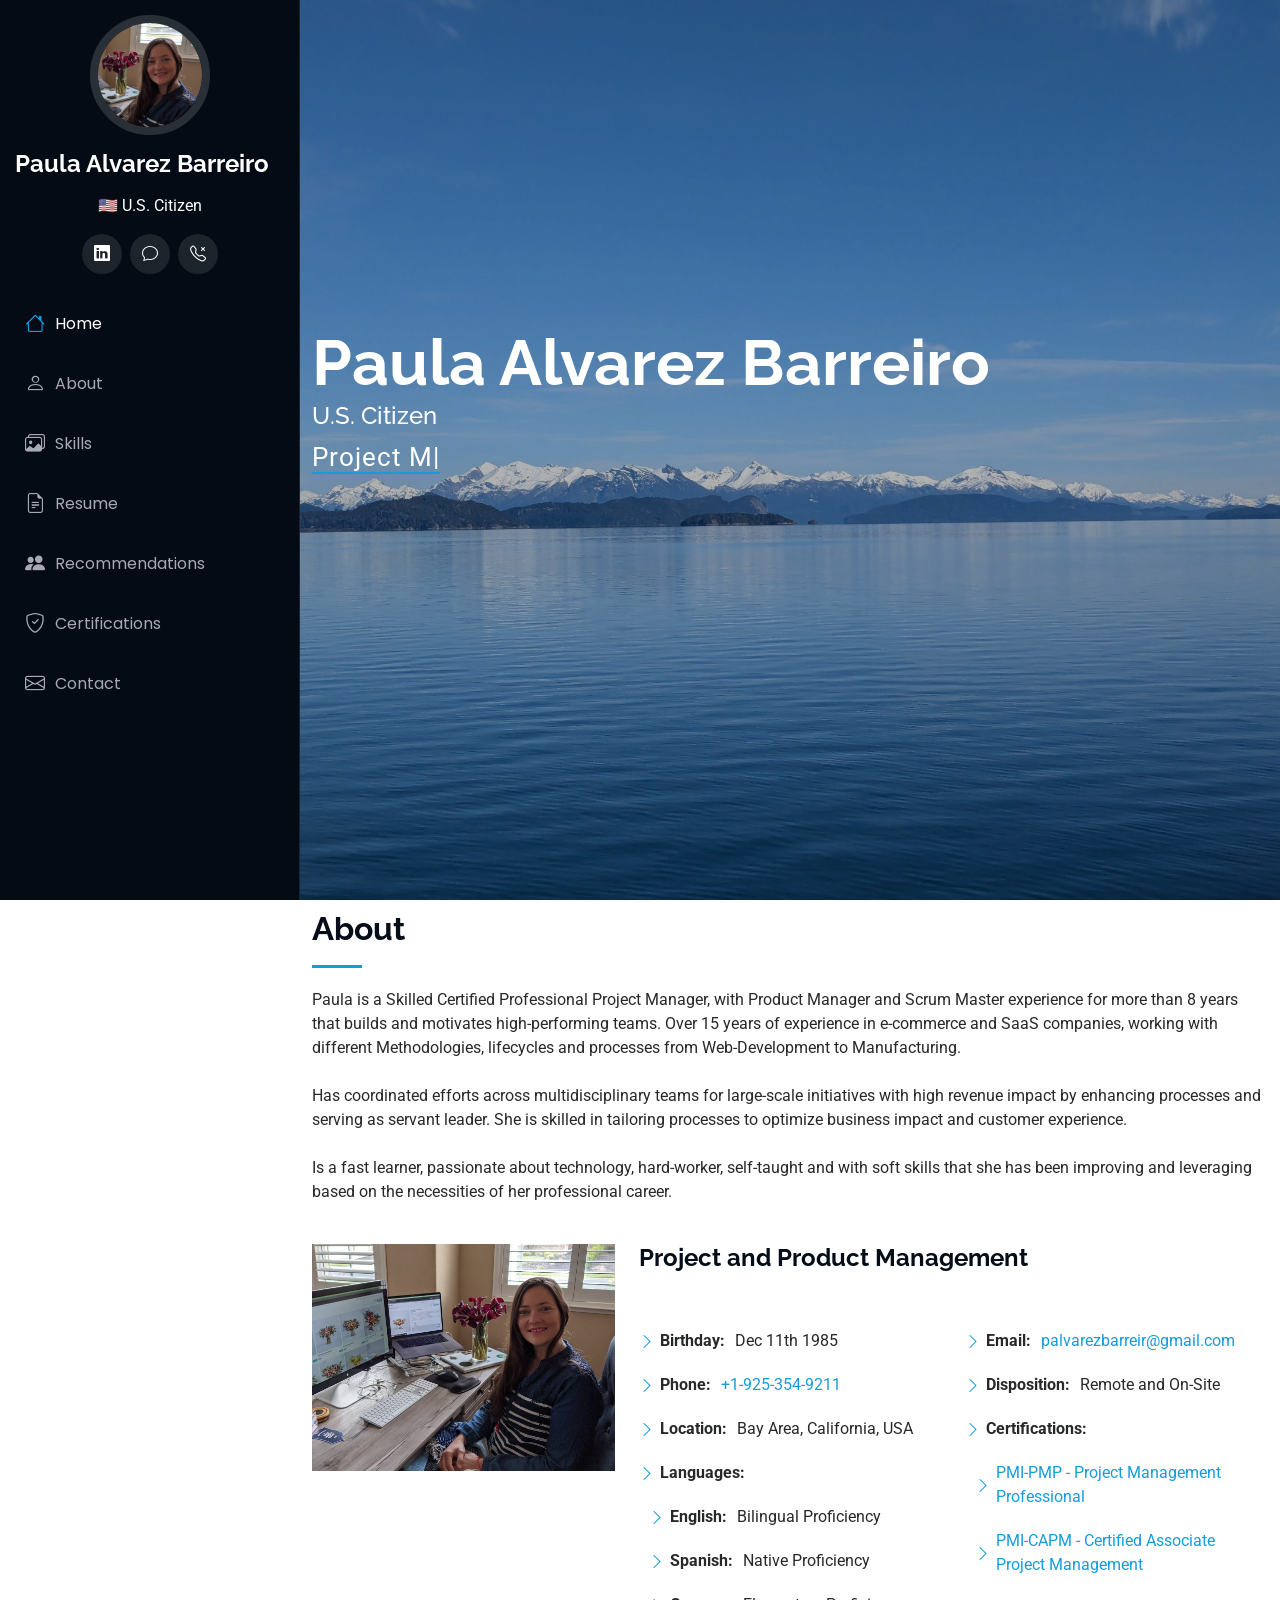
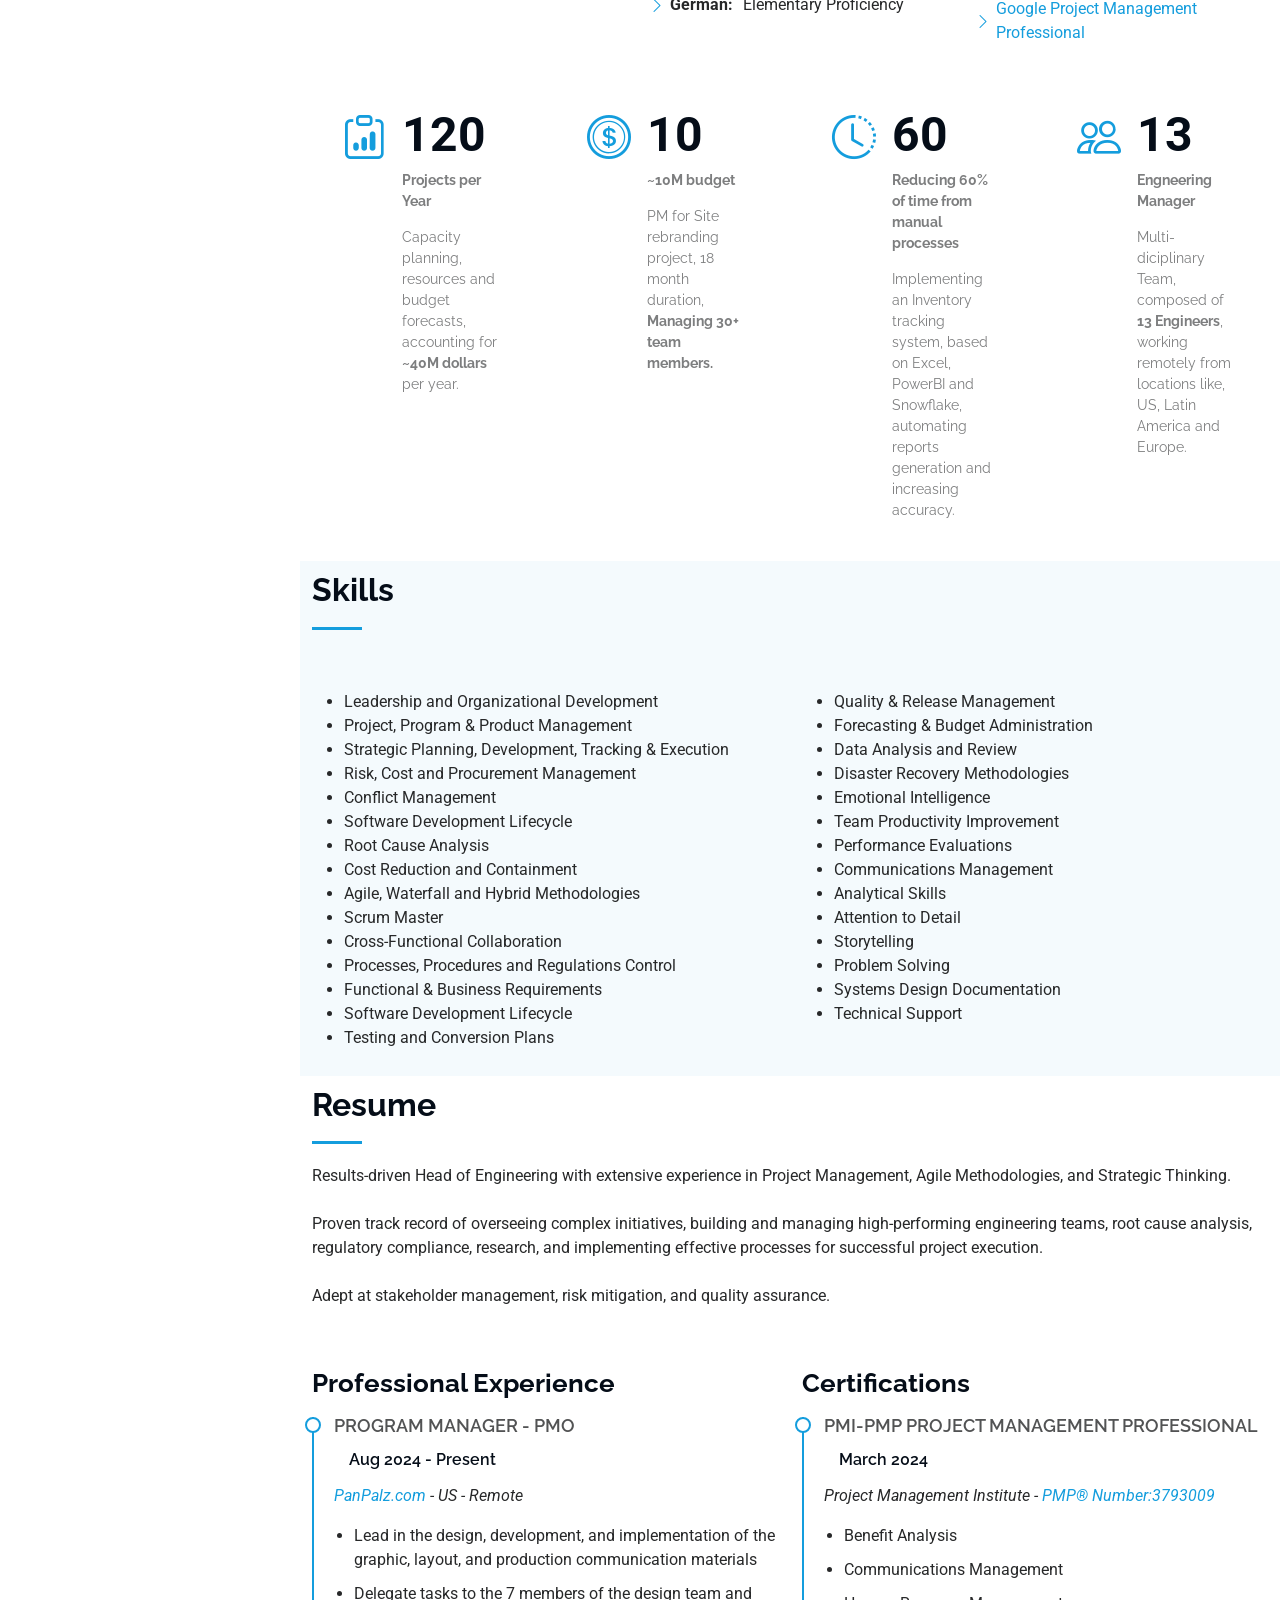
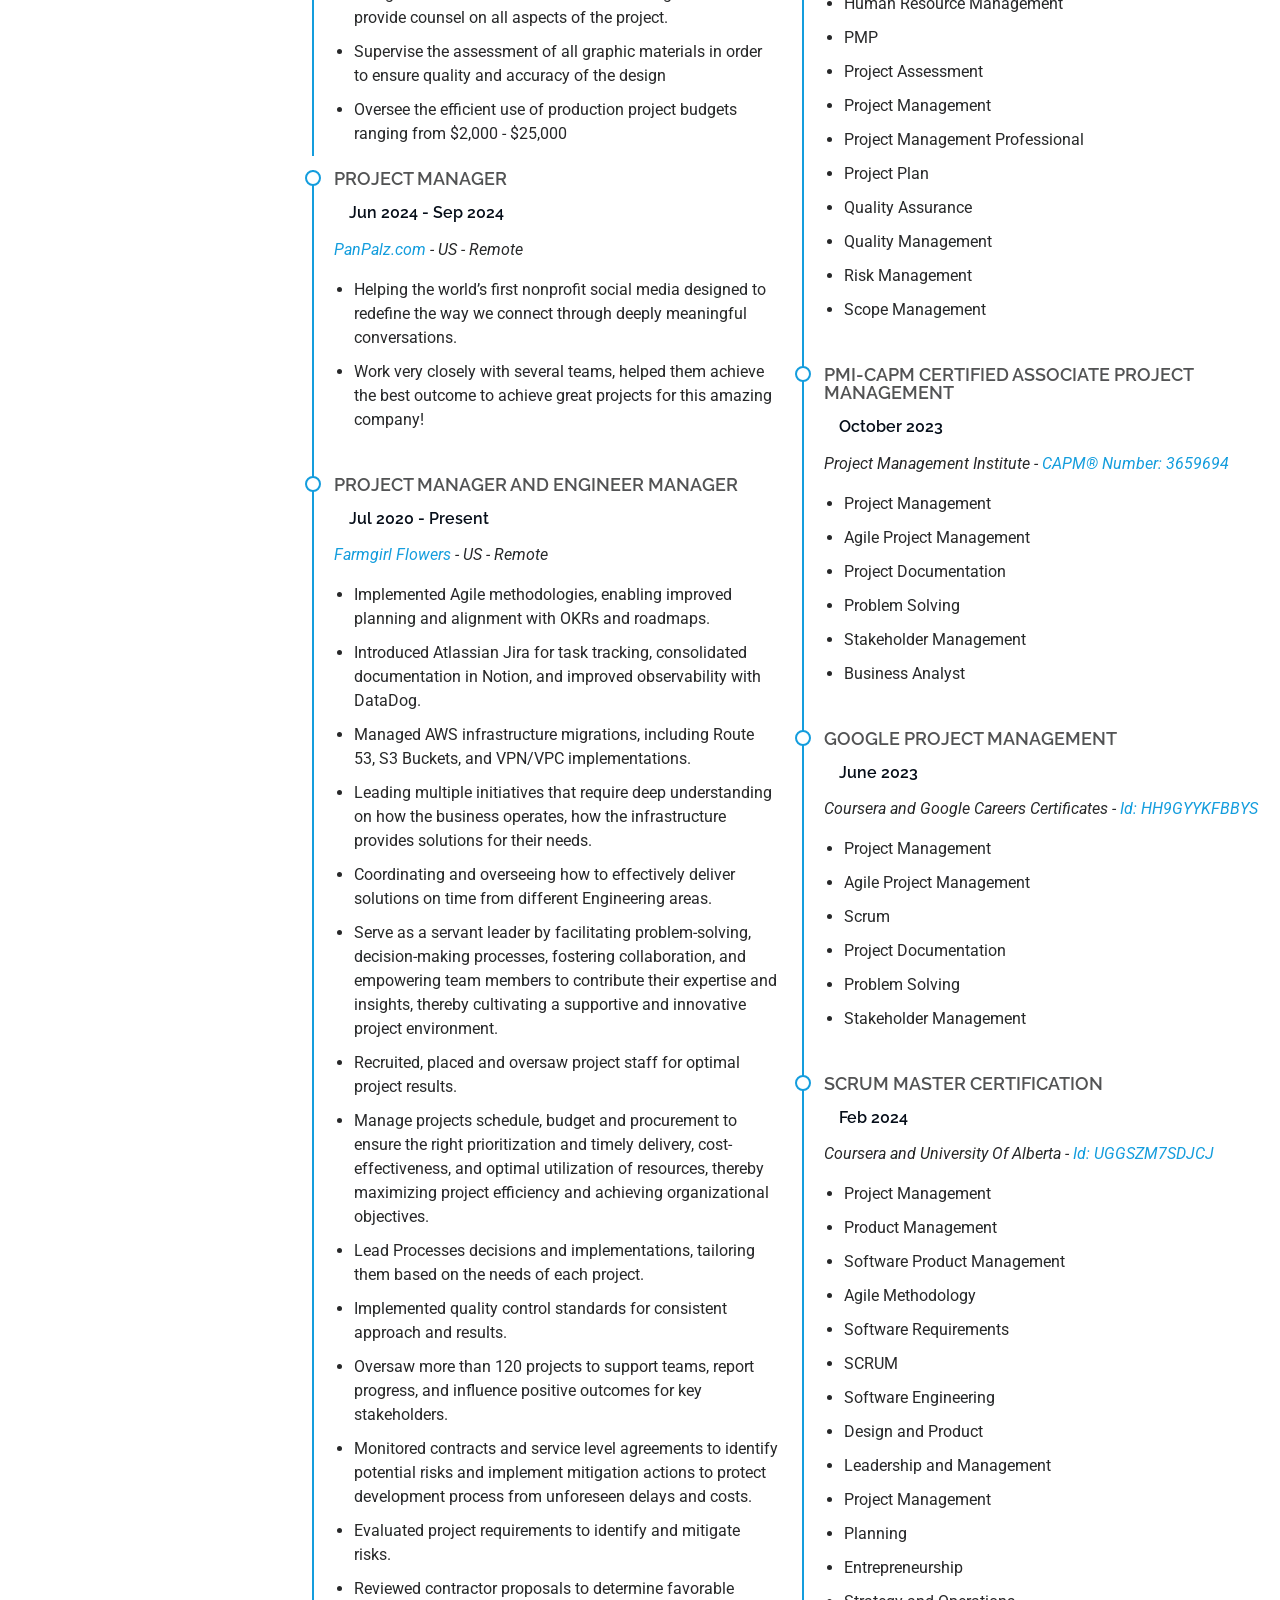
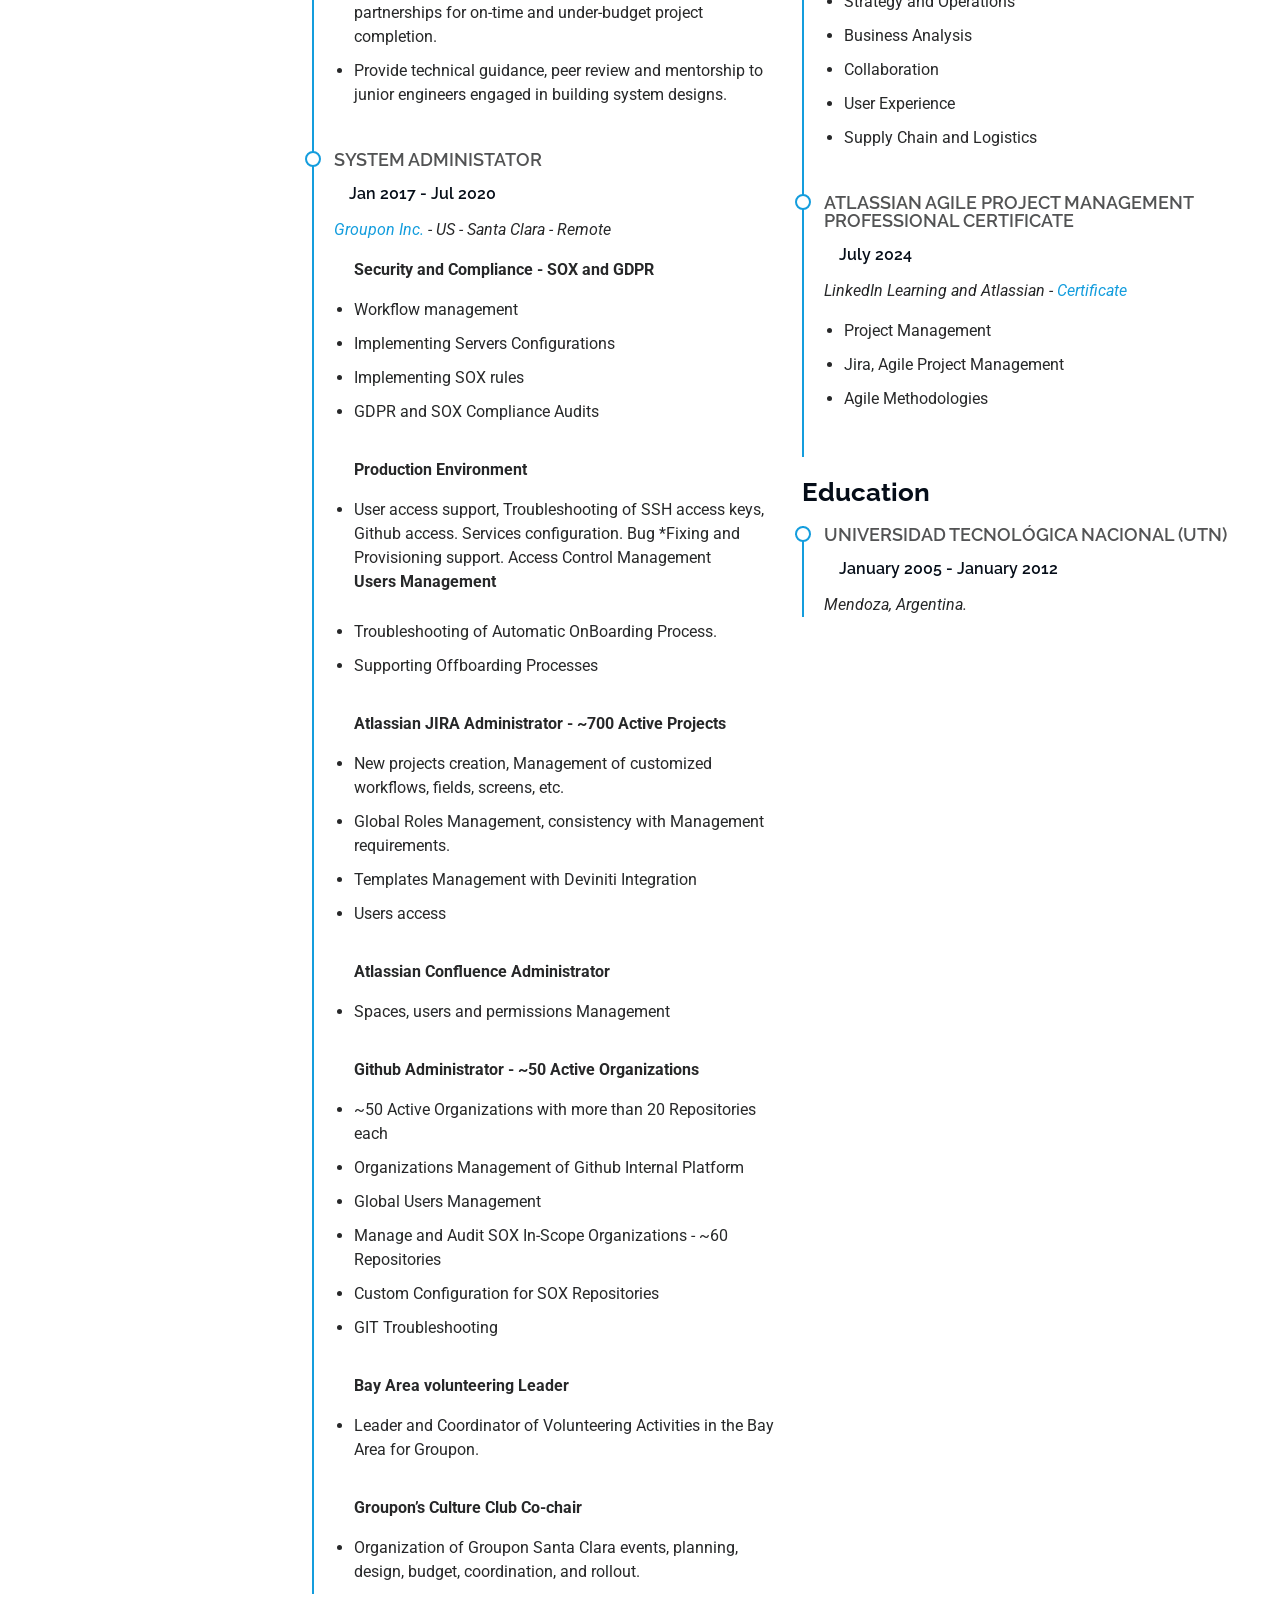
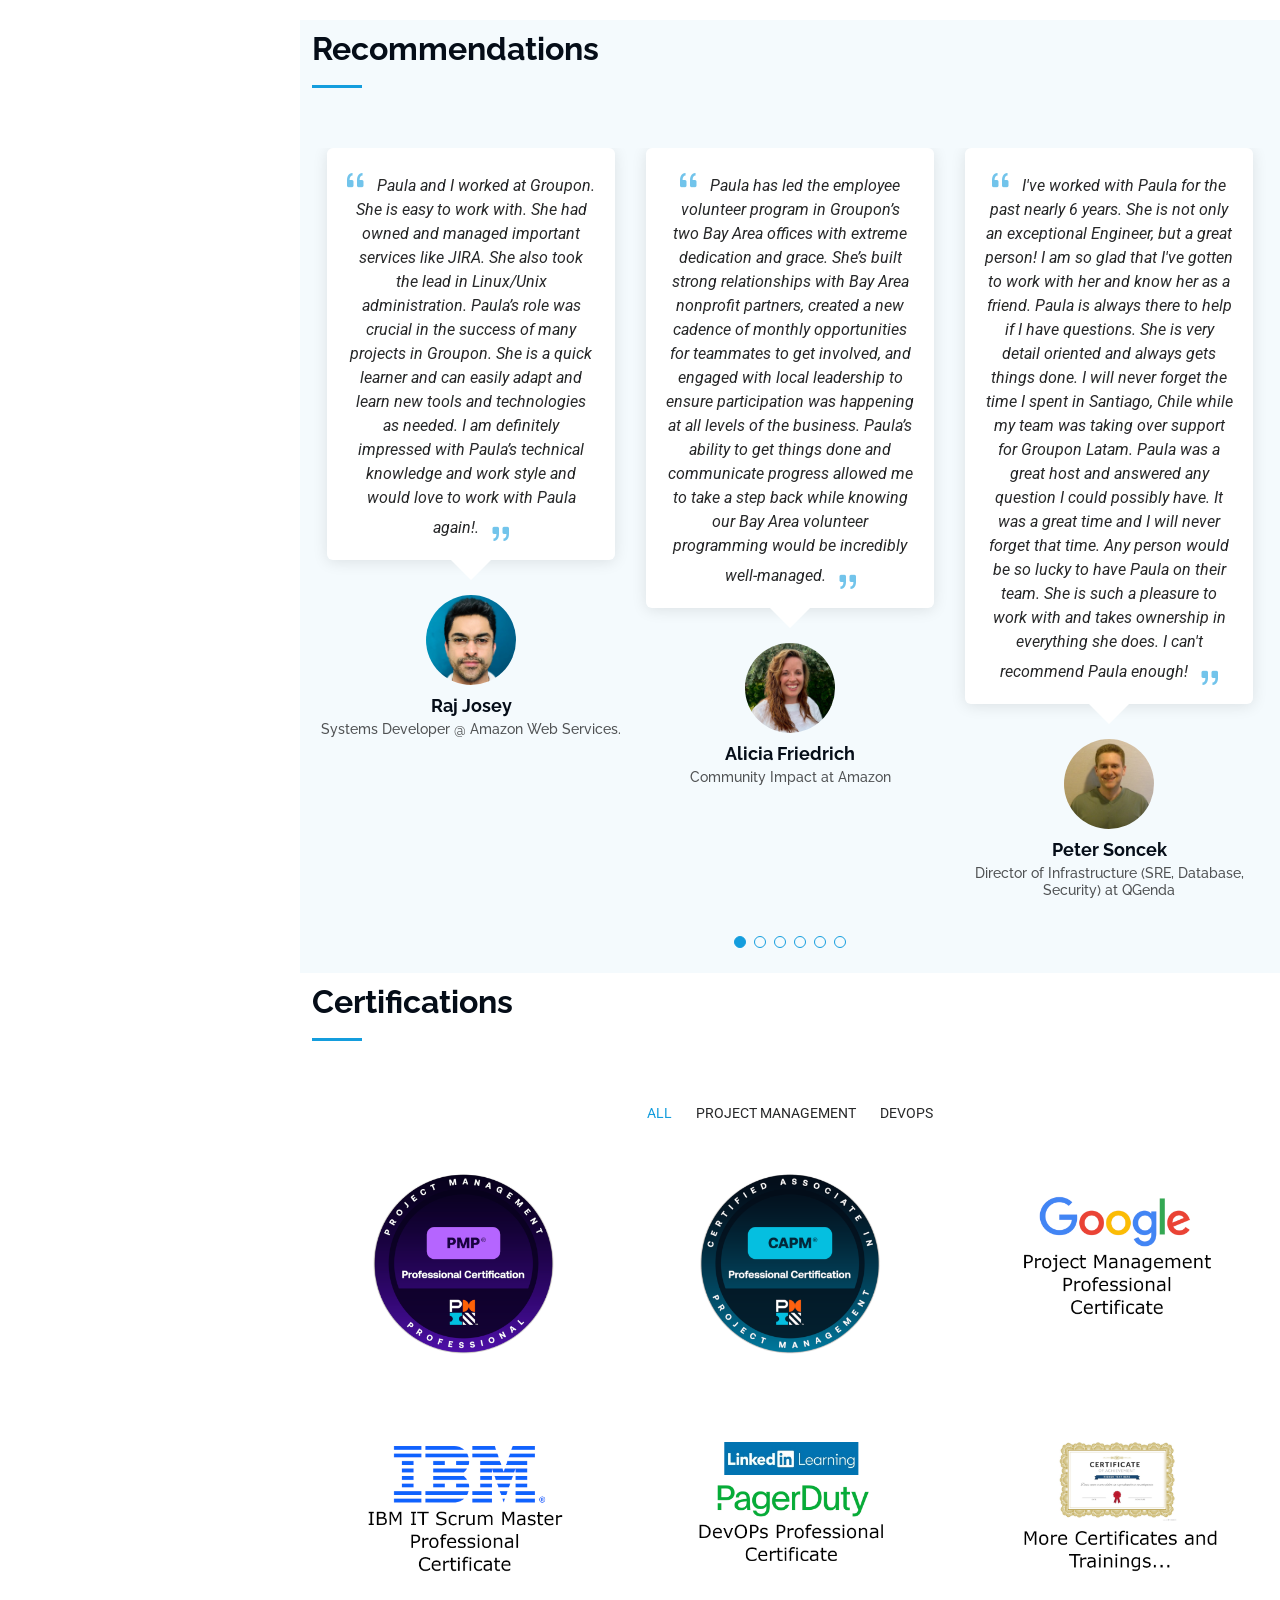
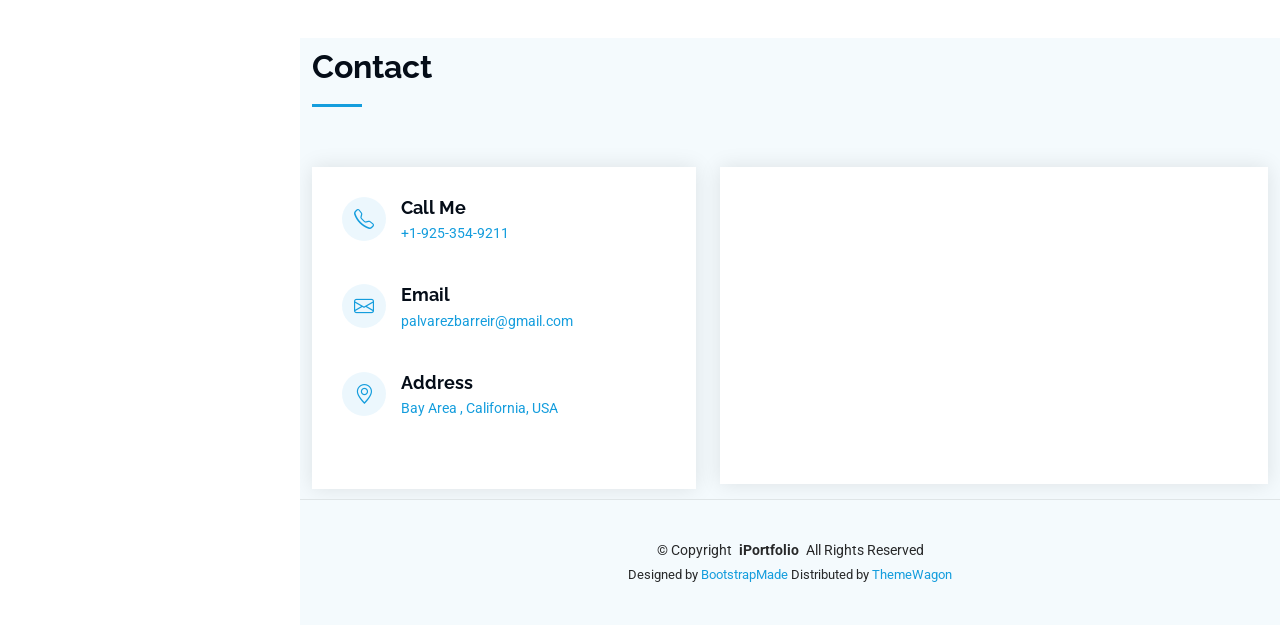
==== commit b991d58f: "link fix" ====
--- a/index.html
+++ b/index.html
@@ -703,7 +703,7 @@
                   <!-- <h4></h4> -->
                   <p>More Certificates and Trainings.</p>
                   <a href="assets/img/certifications/More.png" title="Full list of Certifications and Trainings." data-gallery="portfolio-gallery-branding" class="glightbox preview-link"><i class="bi bi-zoom-in"></i></a>
-                  <a target="_blank" rel="noopener noreferrer" href="/certifications" title="Download Certificate" class="details-link"><i class="bi bi-link-45deg"></i></a>
+                  <a href="/certifications" title="More Certificates and Trainings" class="details-link"><i class="bi bi-link-45deg"></i></a>
                 </div>
               </div>
             </div><!-- End Portfolio Item -->
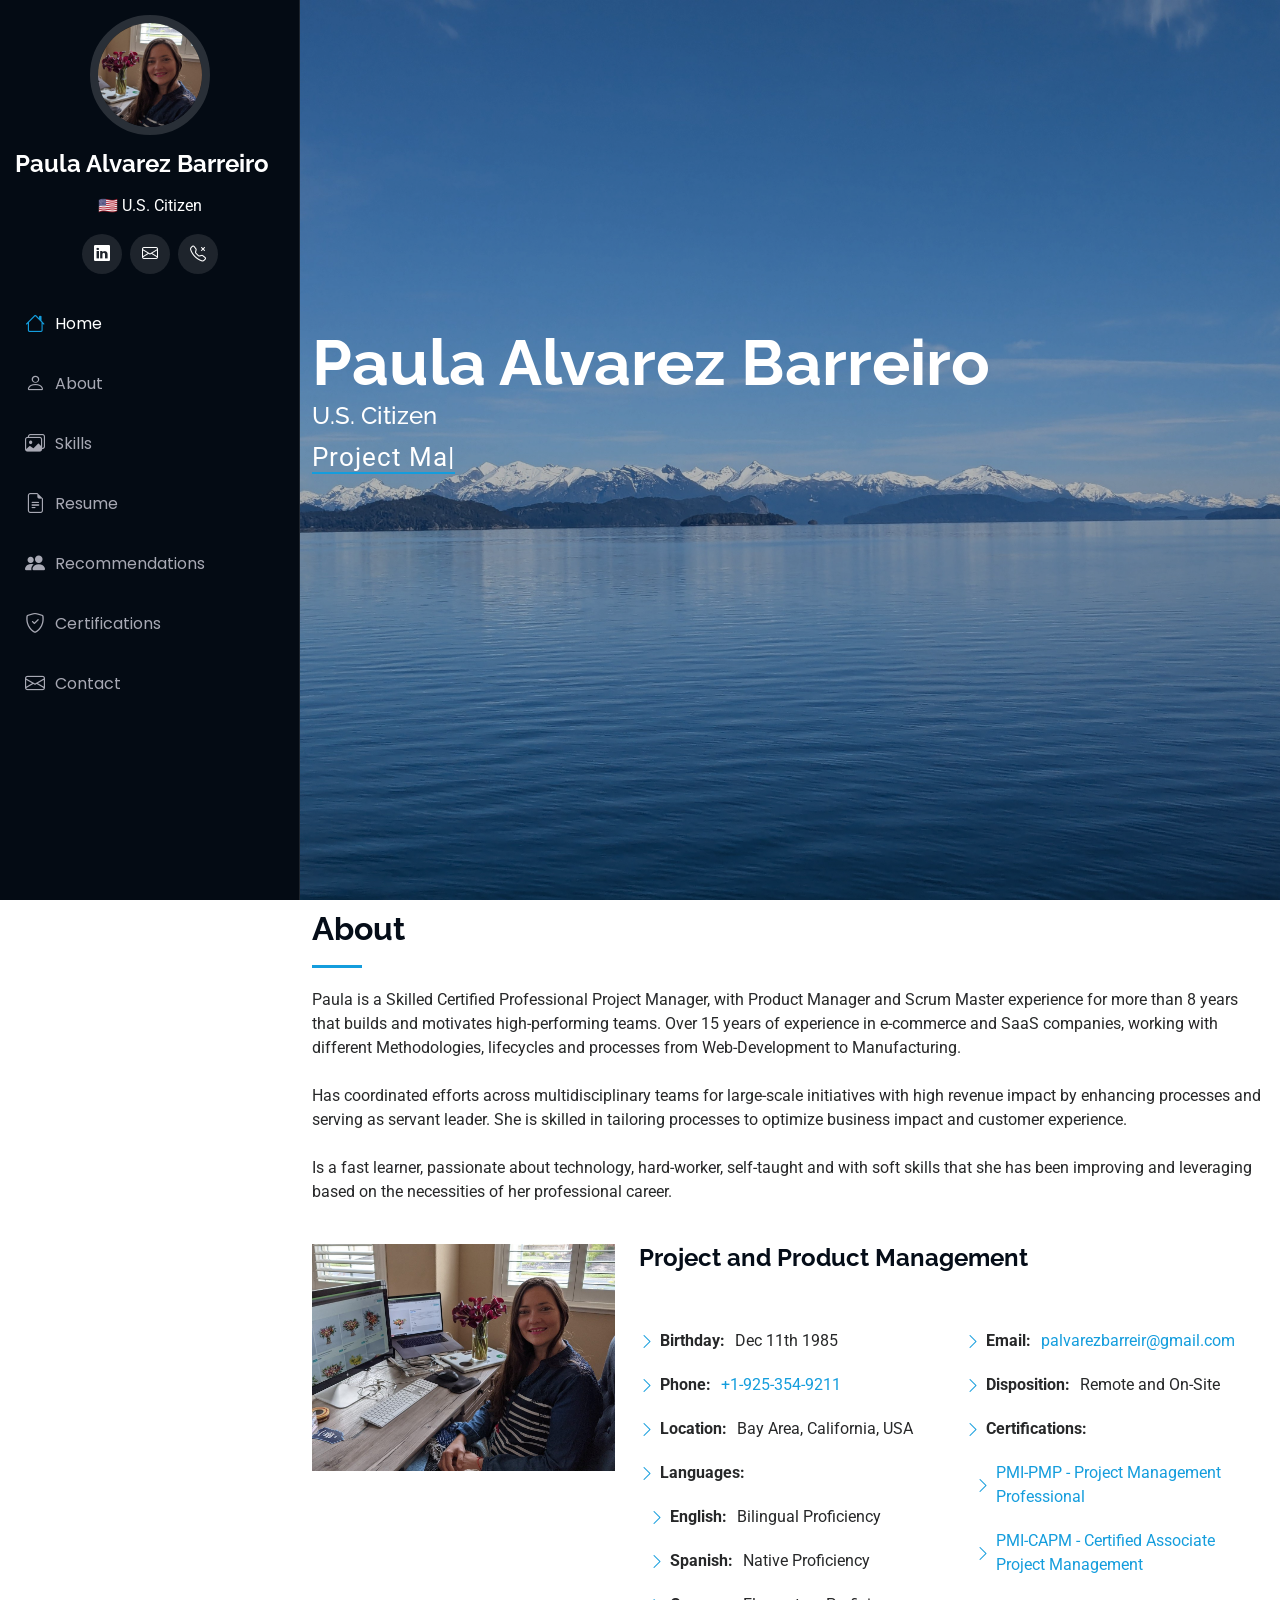
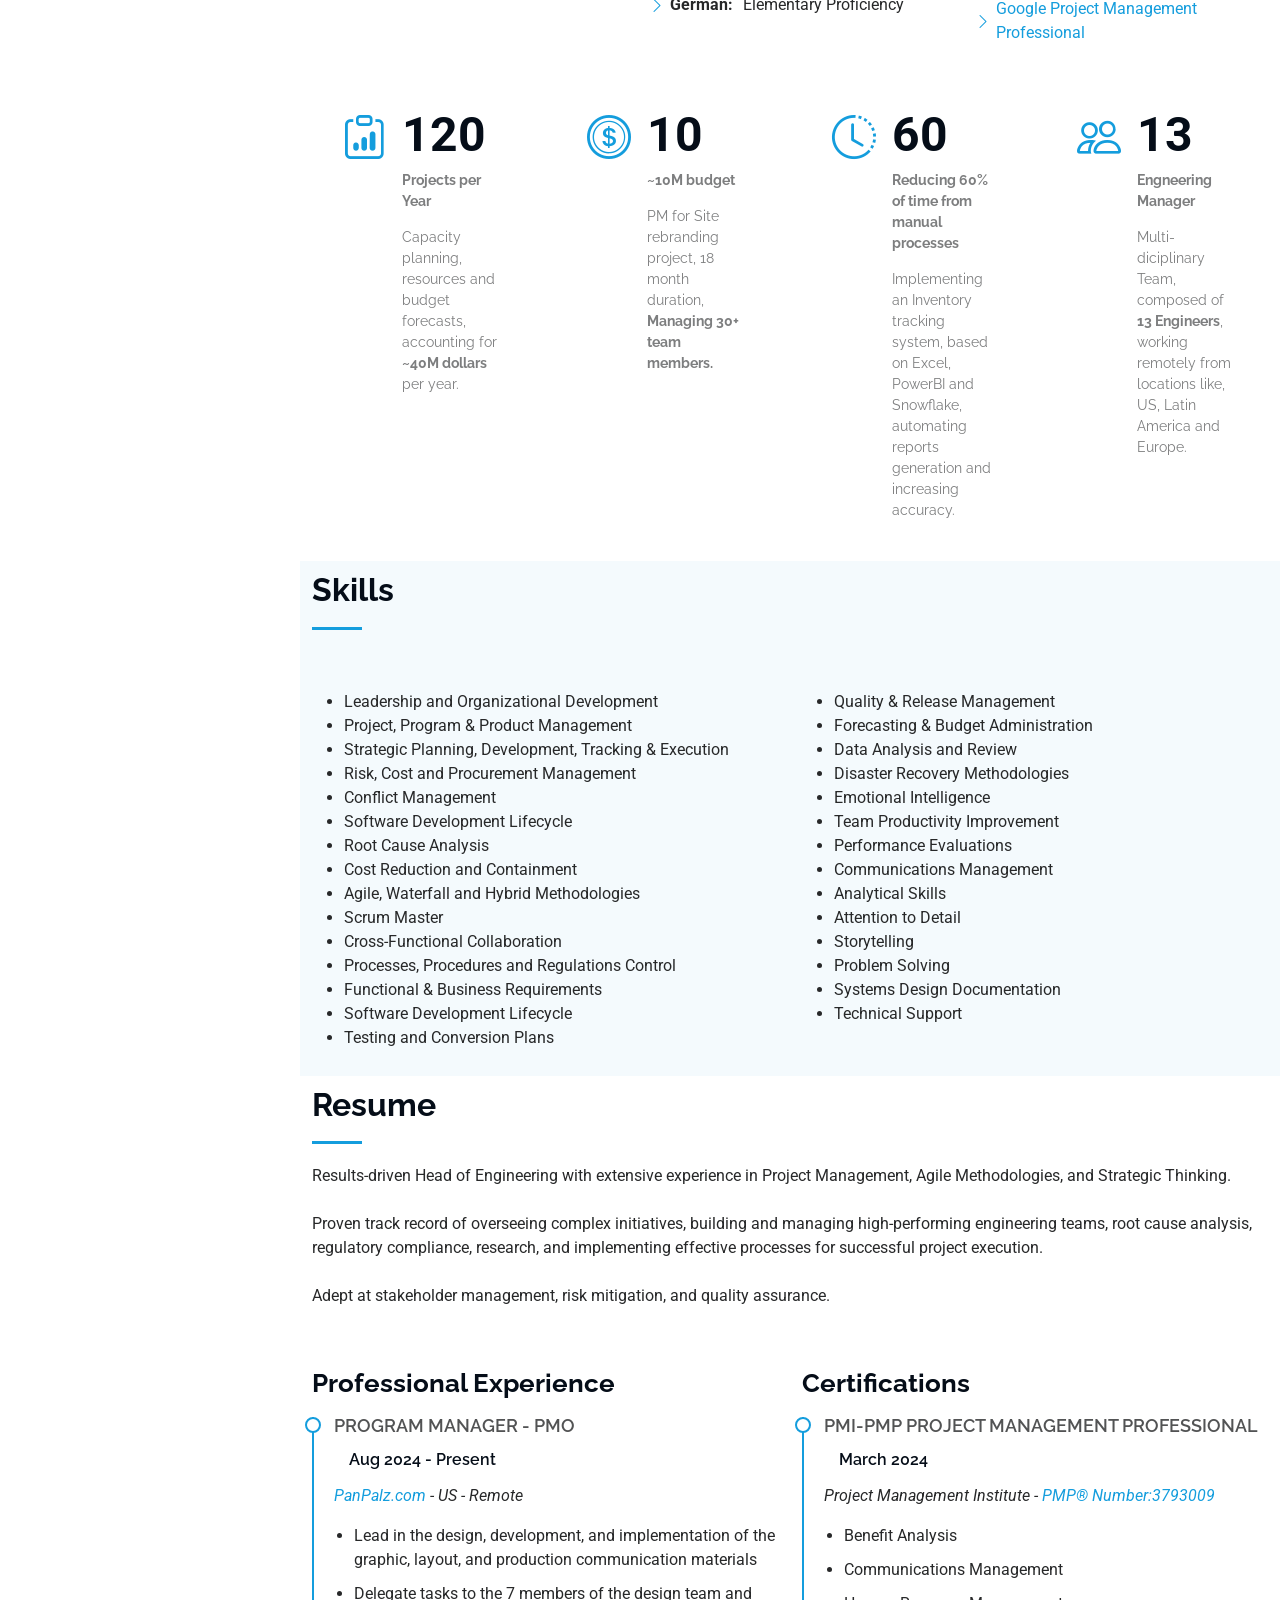
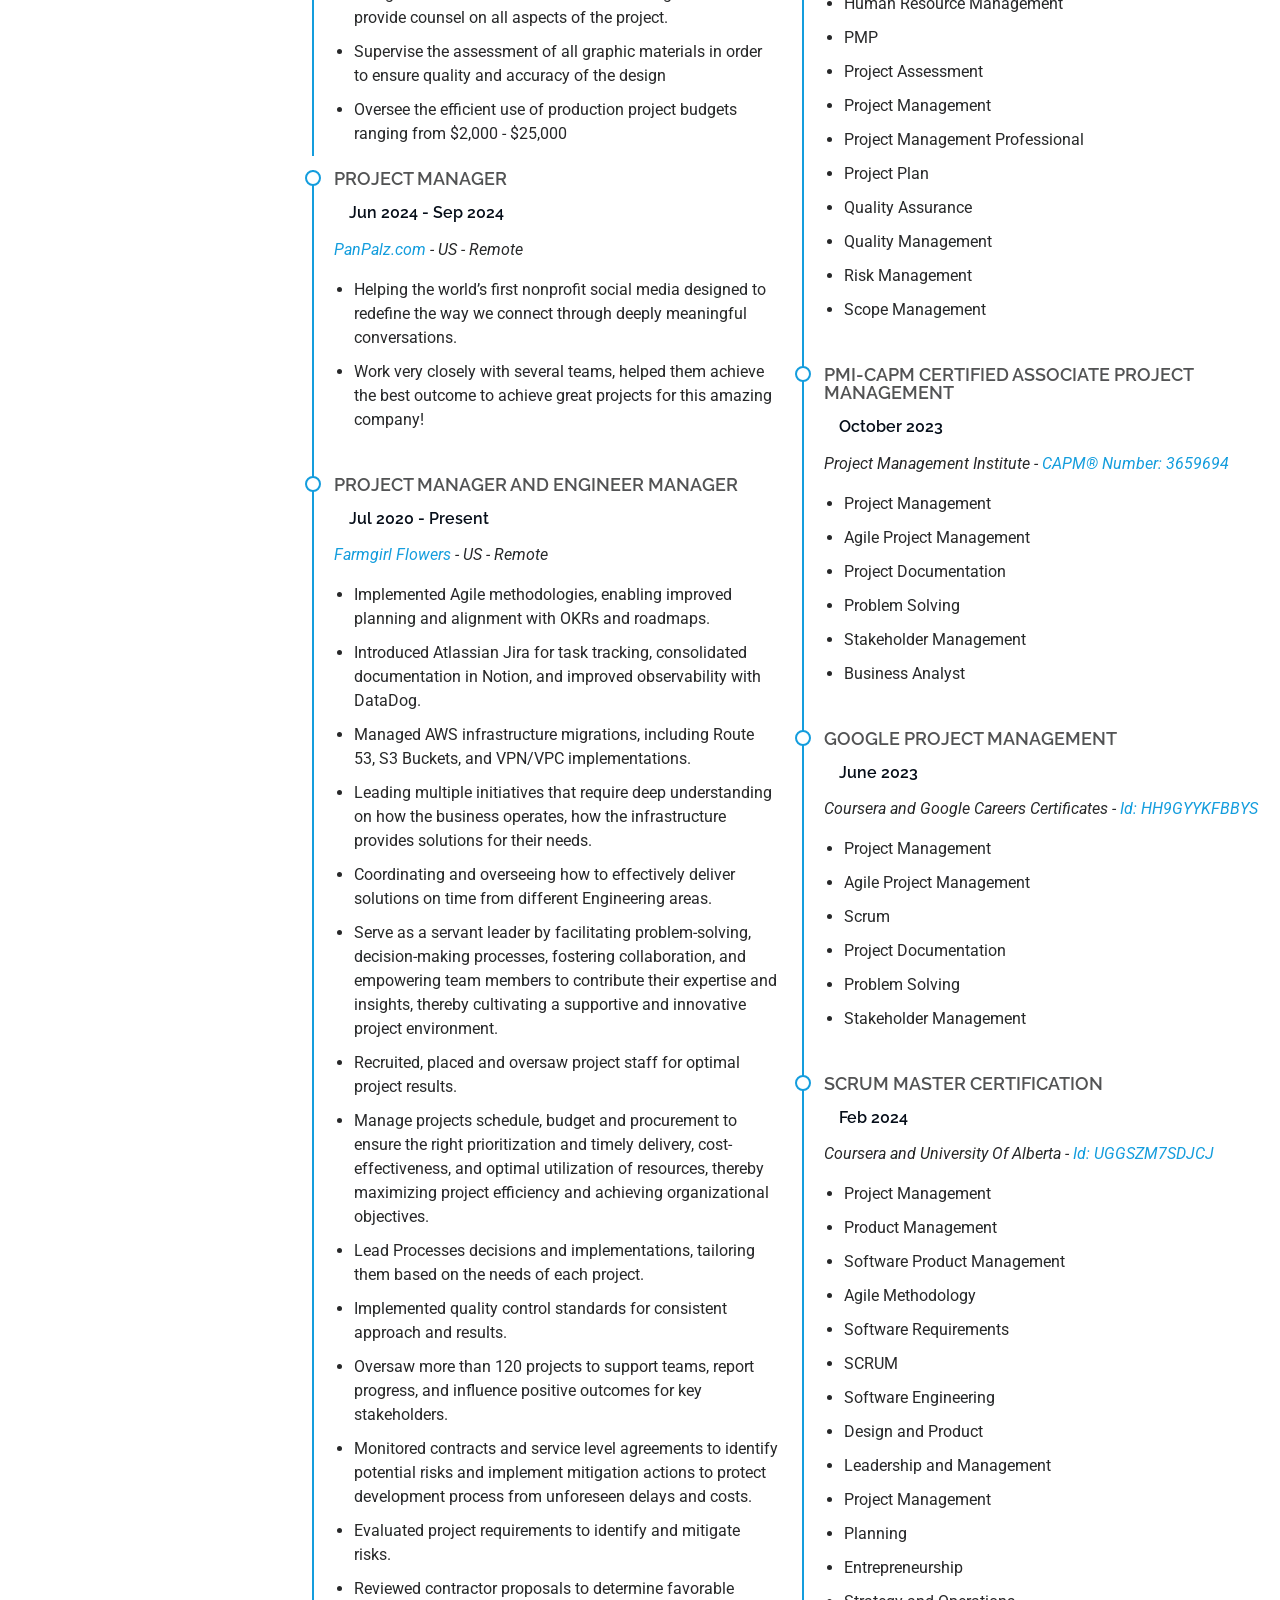
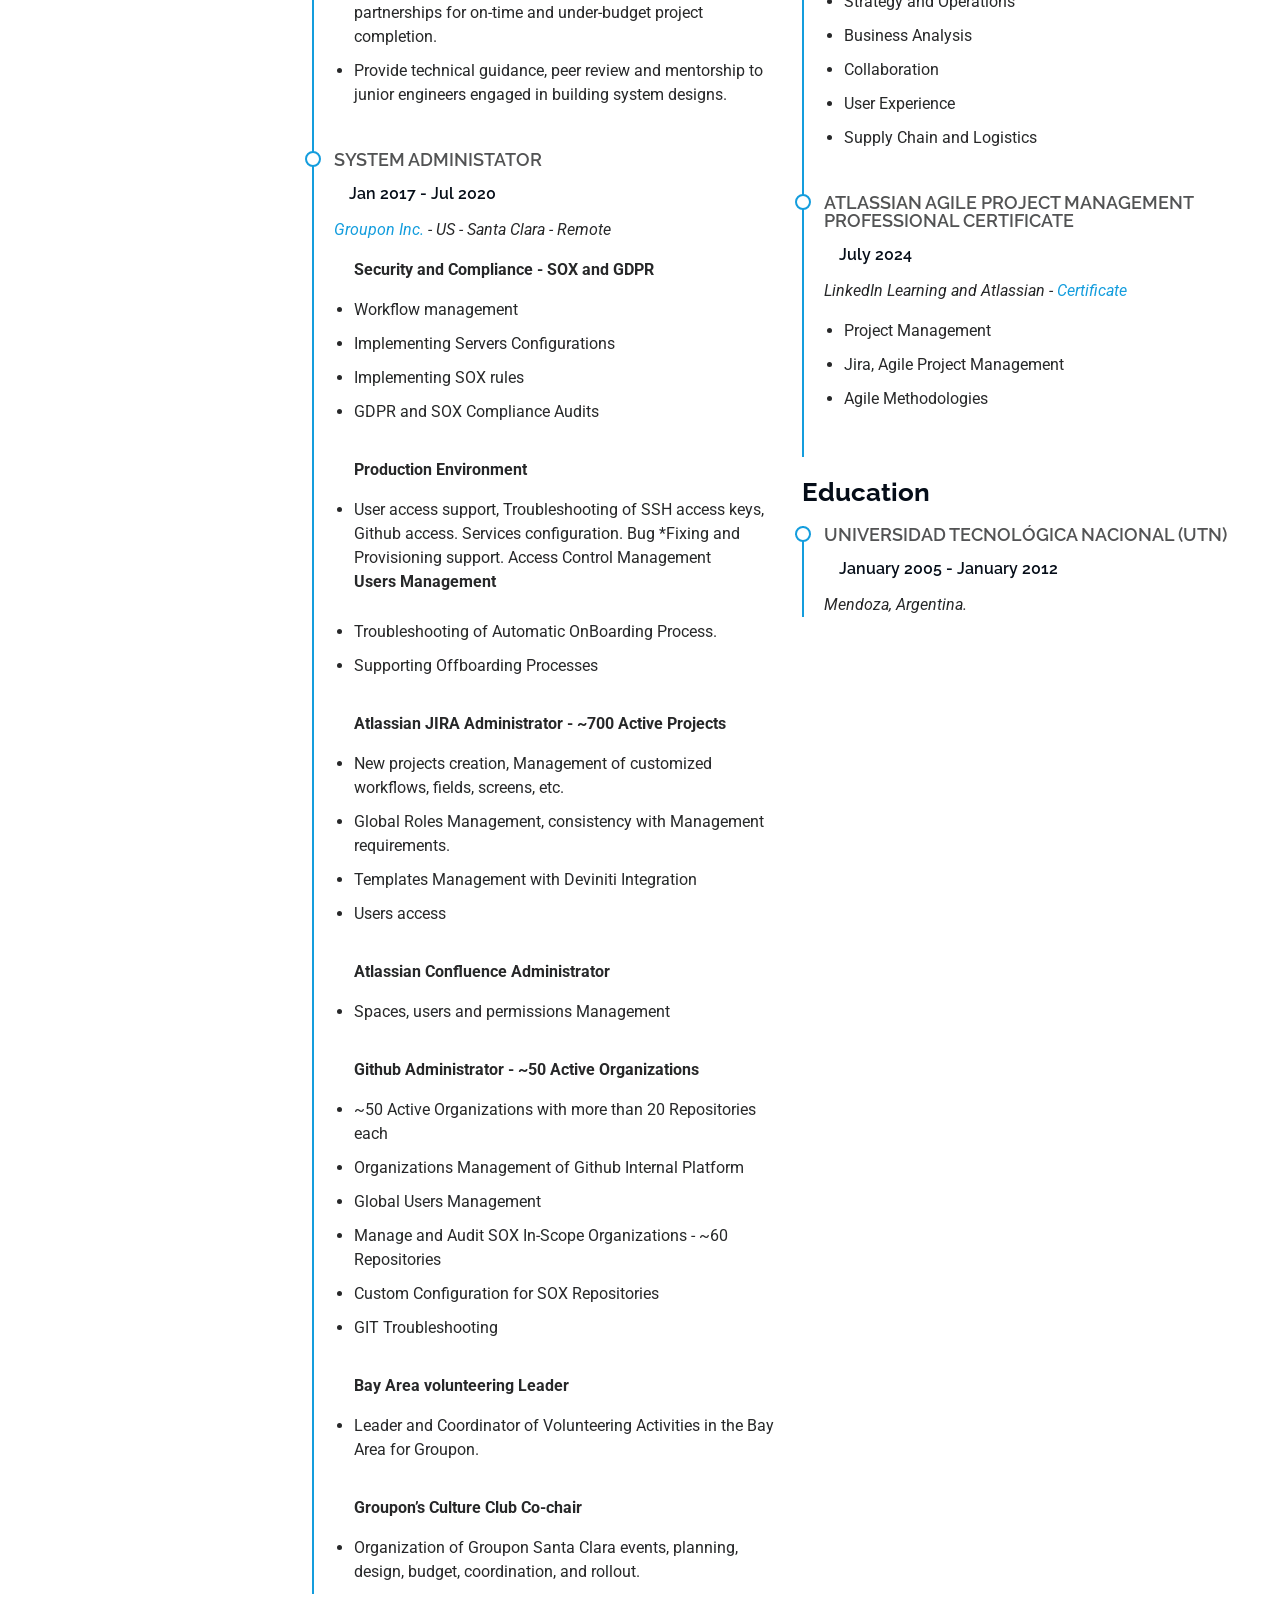
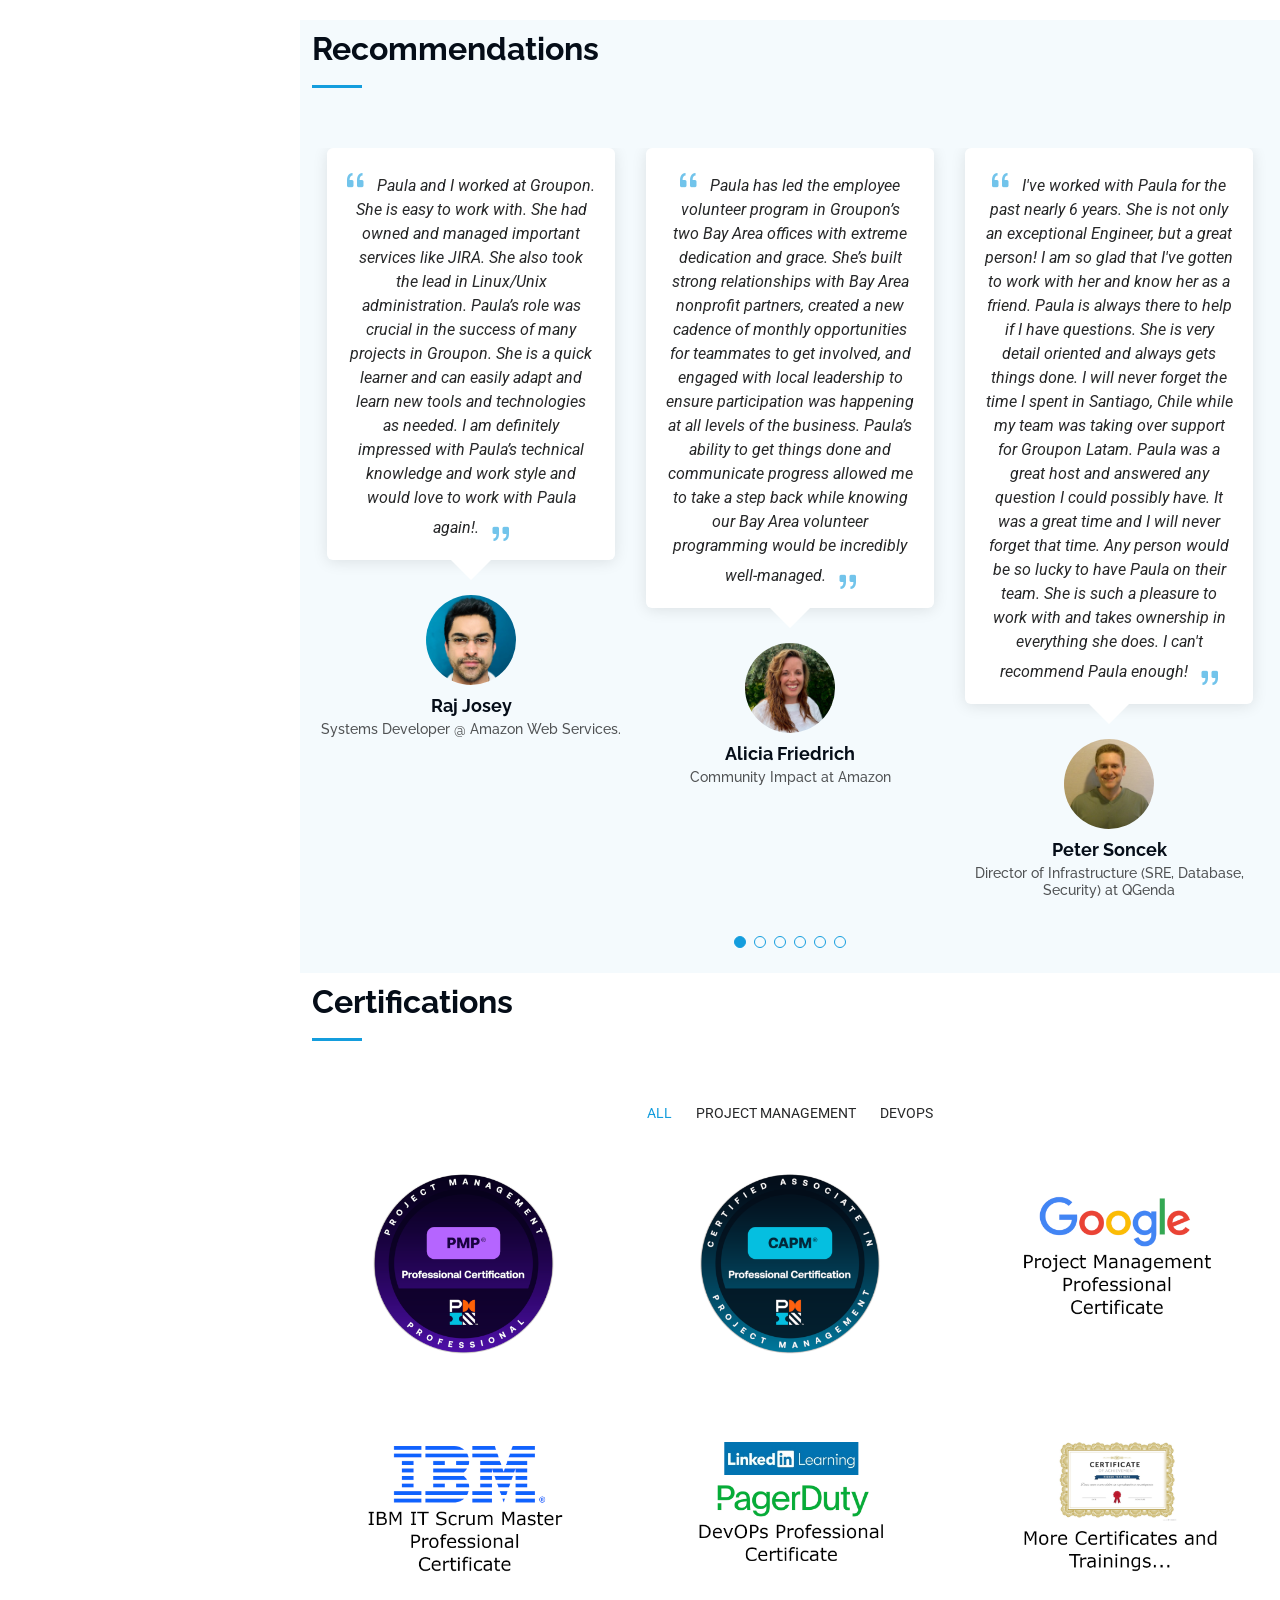
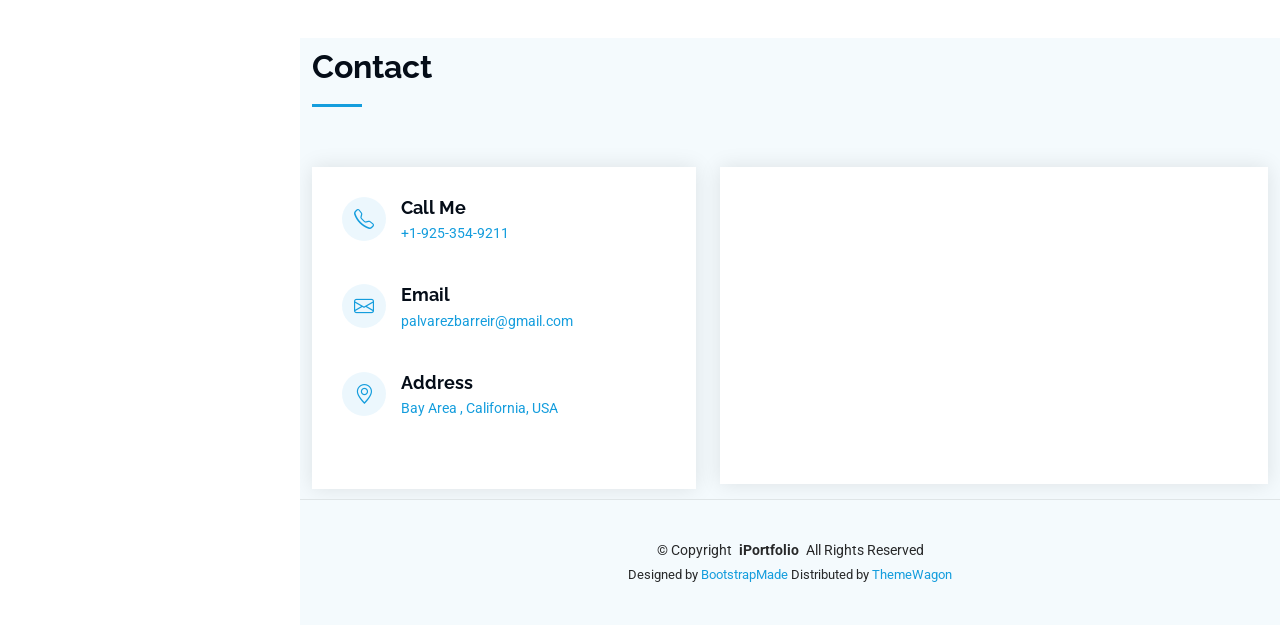
==== commit 763b9852: "contact envelope update" ====
--- a/index.html
+++ b/index.html
@@ -55,7 +55,7 @@
     </div>
     <div class="social-links text-center">
       <a target="_blank" rel="noopener noreferrer" href="https://www.linkedin.com/in/palvarezbarreiro/" class="linkedin"><i class="bi bi-linkedin"></i></a>
-      <a target="_blank" rel="noopener noreferrer" href="mailto:palvarezbarreir@gmail.com" class="google-plus"><i class="bi bi-chat"></i></a>
+      <a target="_blank" rel="noopener noreferrer" href="mailto:palvarezbarreir@gmail.com" class="google-plus"><i class="bi bi-envelope"></i></a>
       <a href="tel:+1-925-354-9211" class="google-plus"><i class="bi bi-telephone-x"></i></a>
     </div>
 
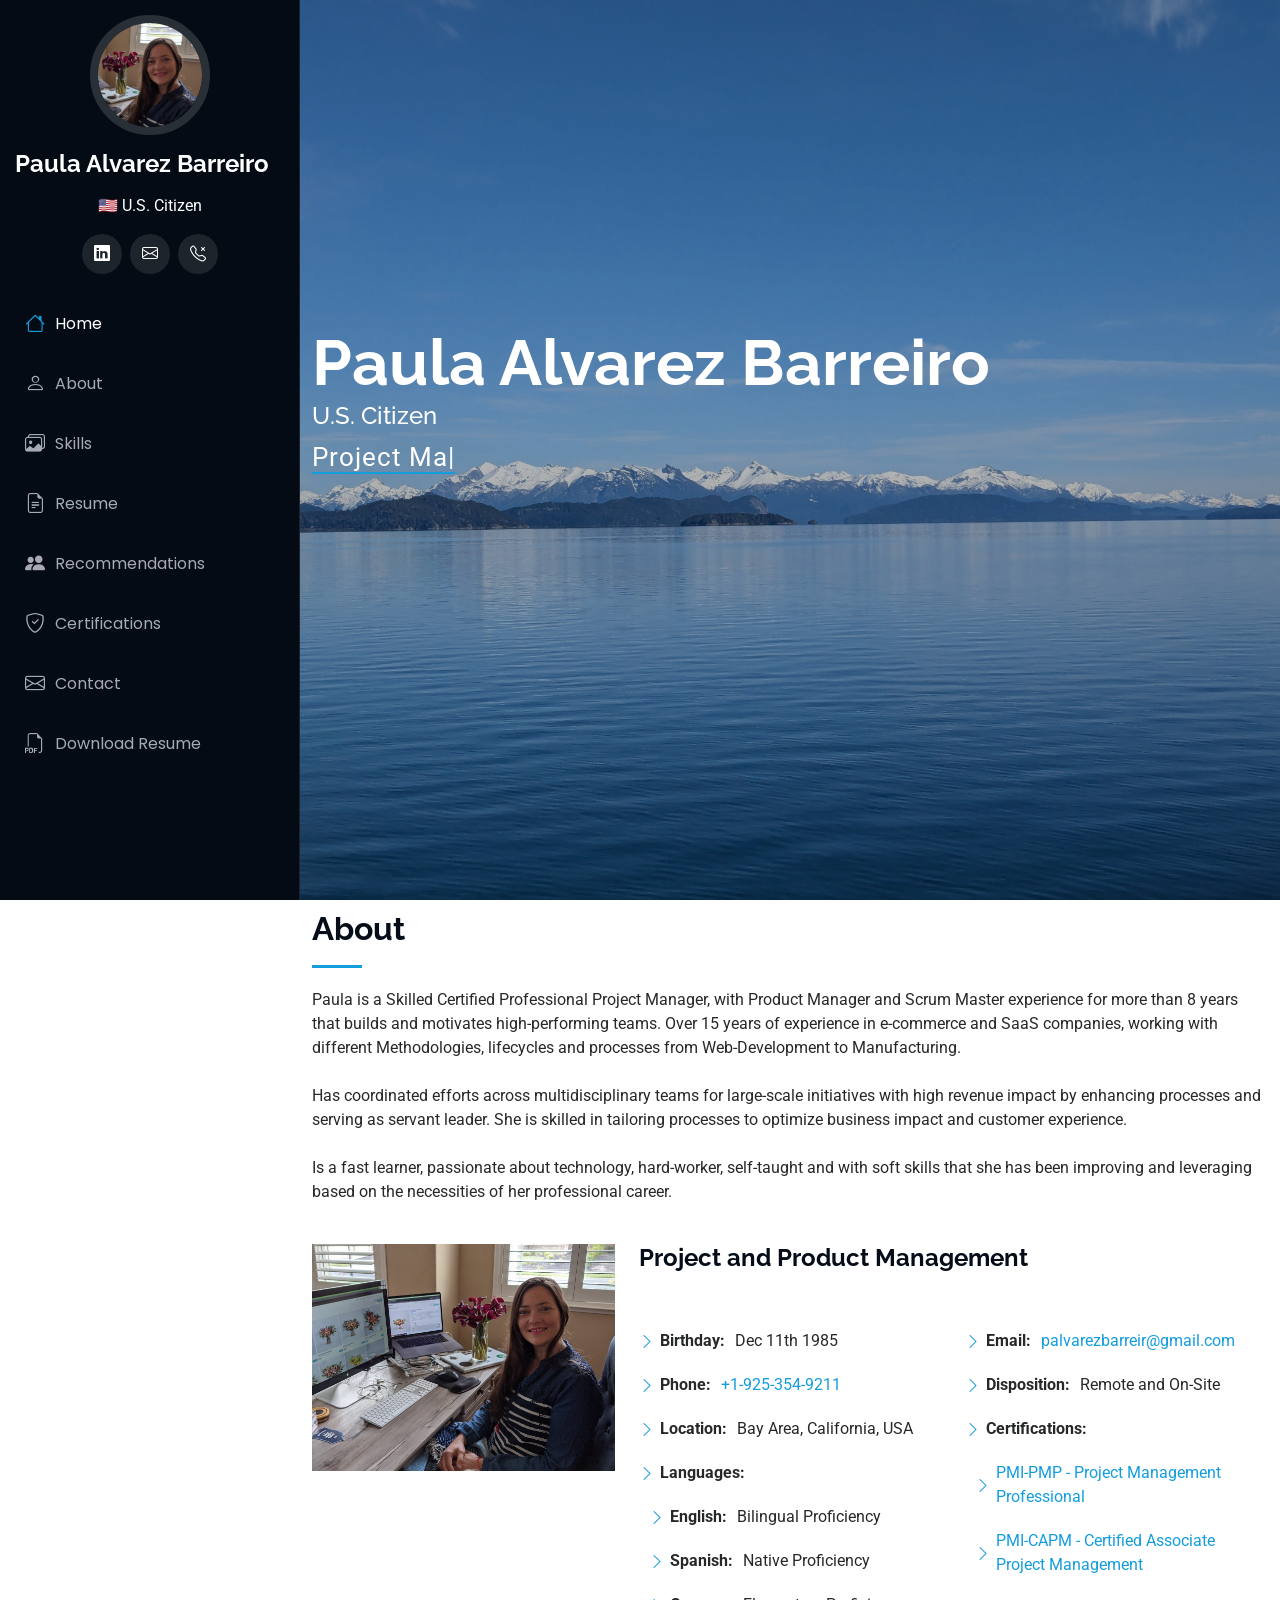
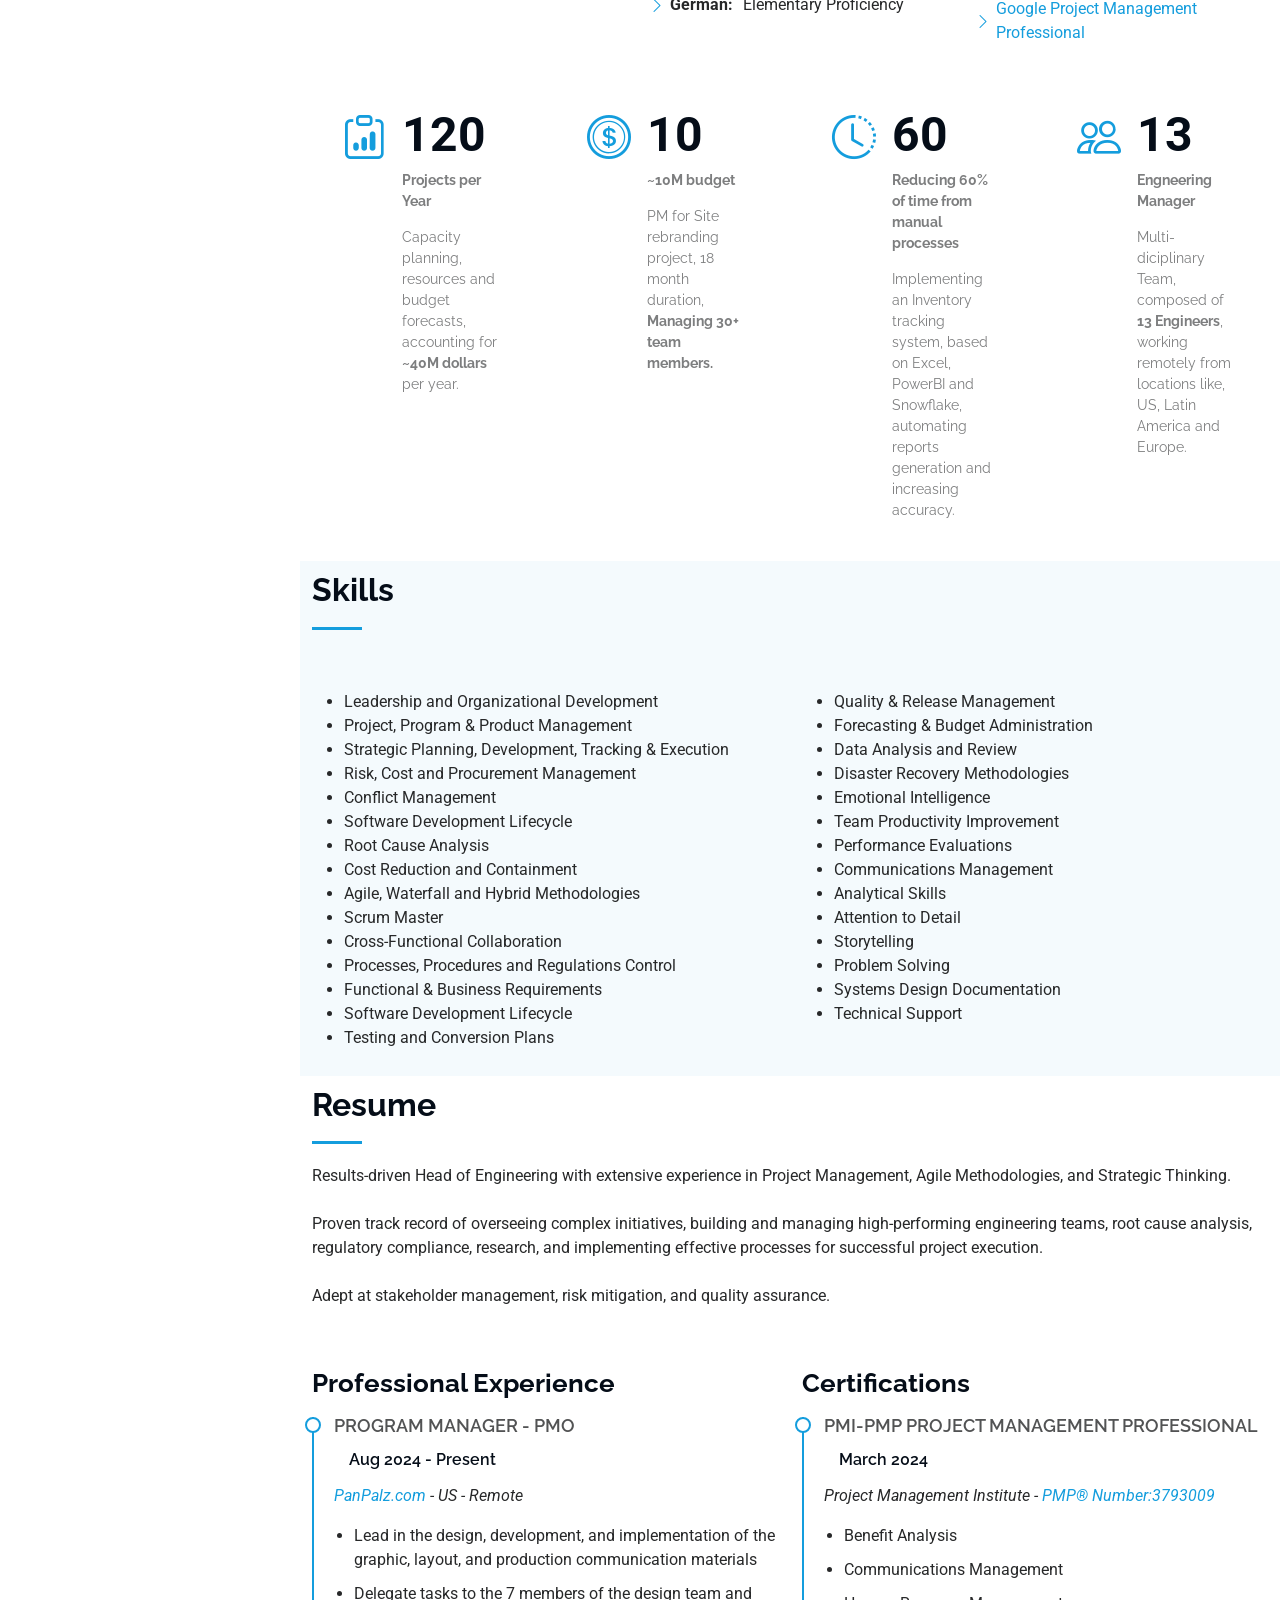
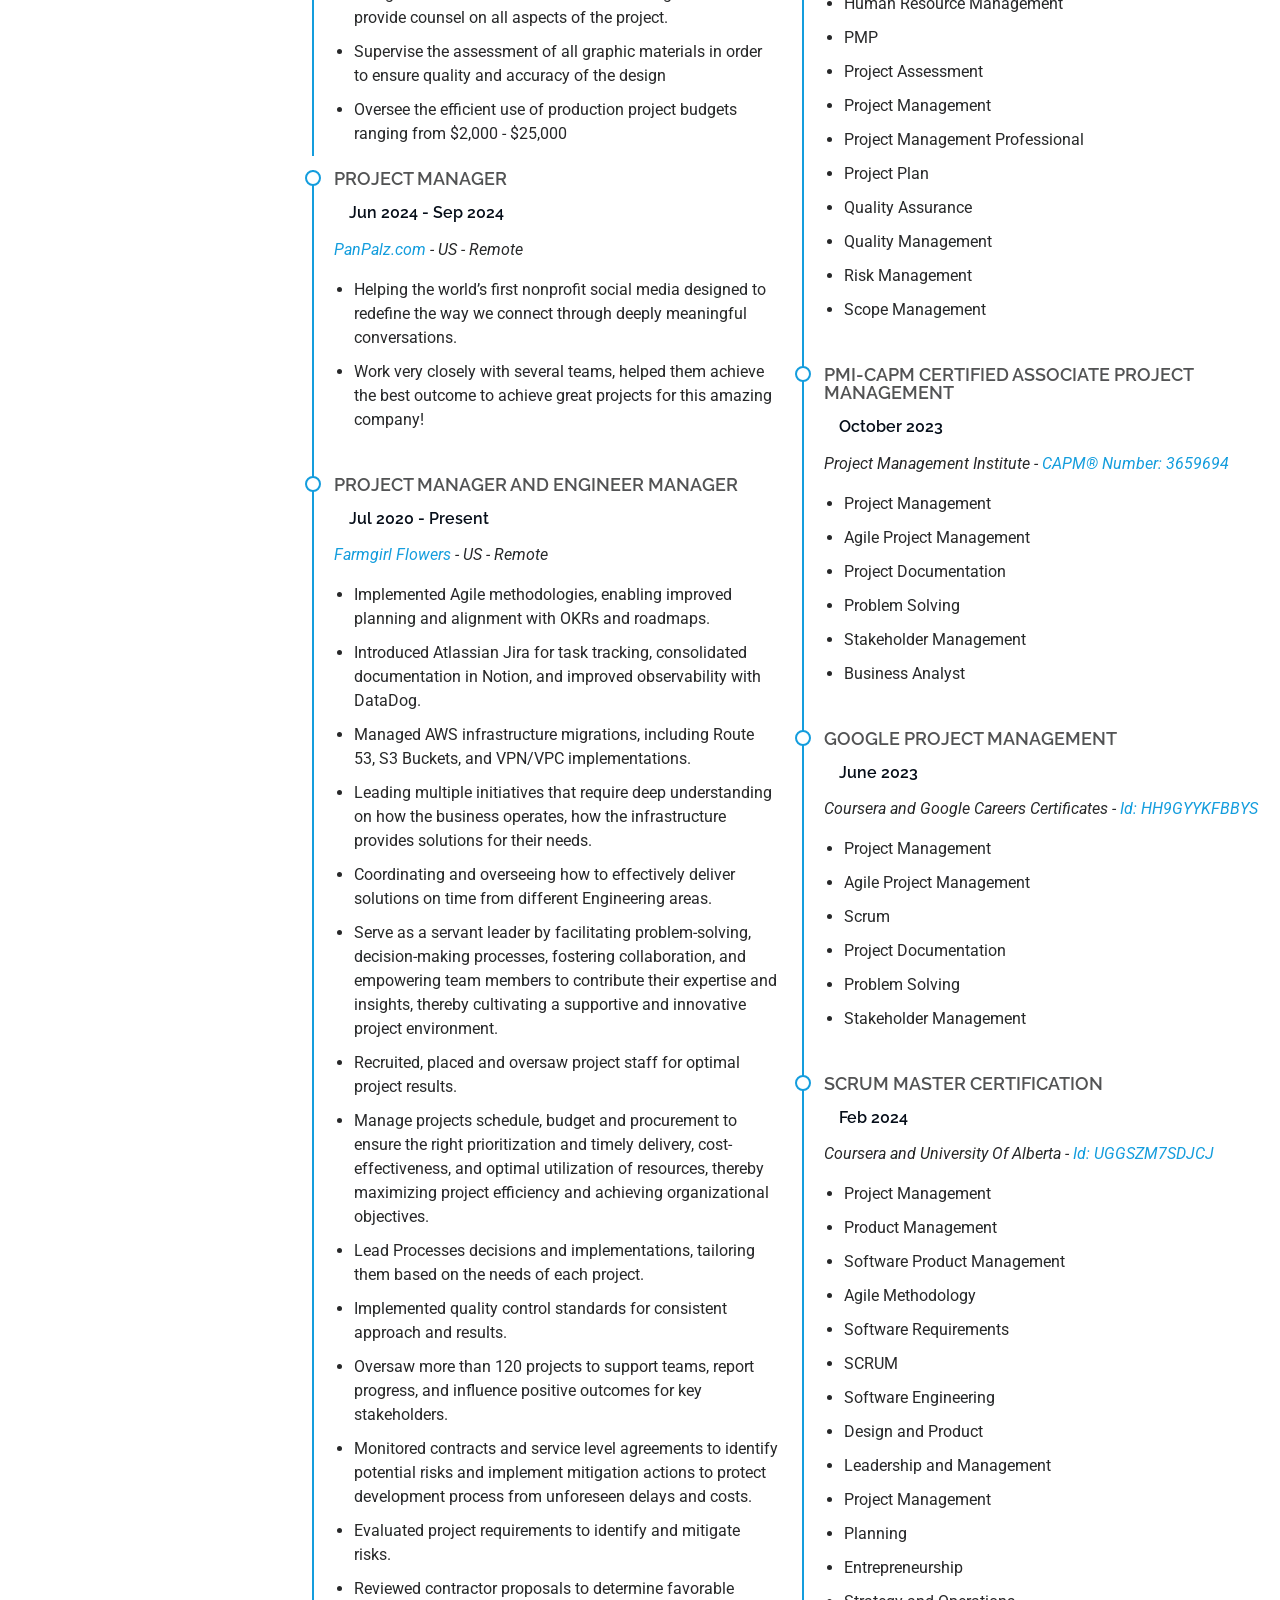
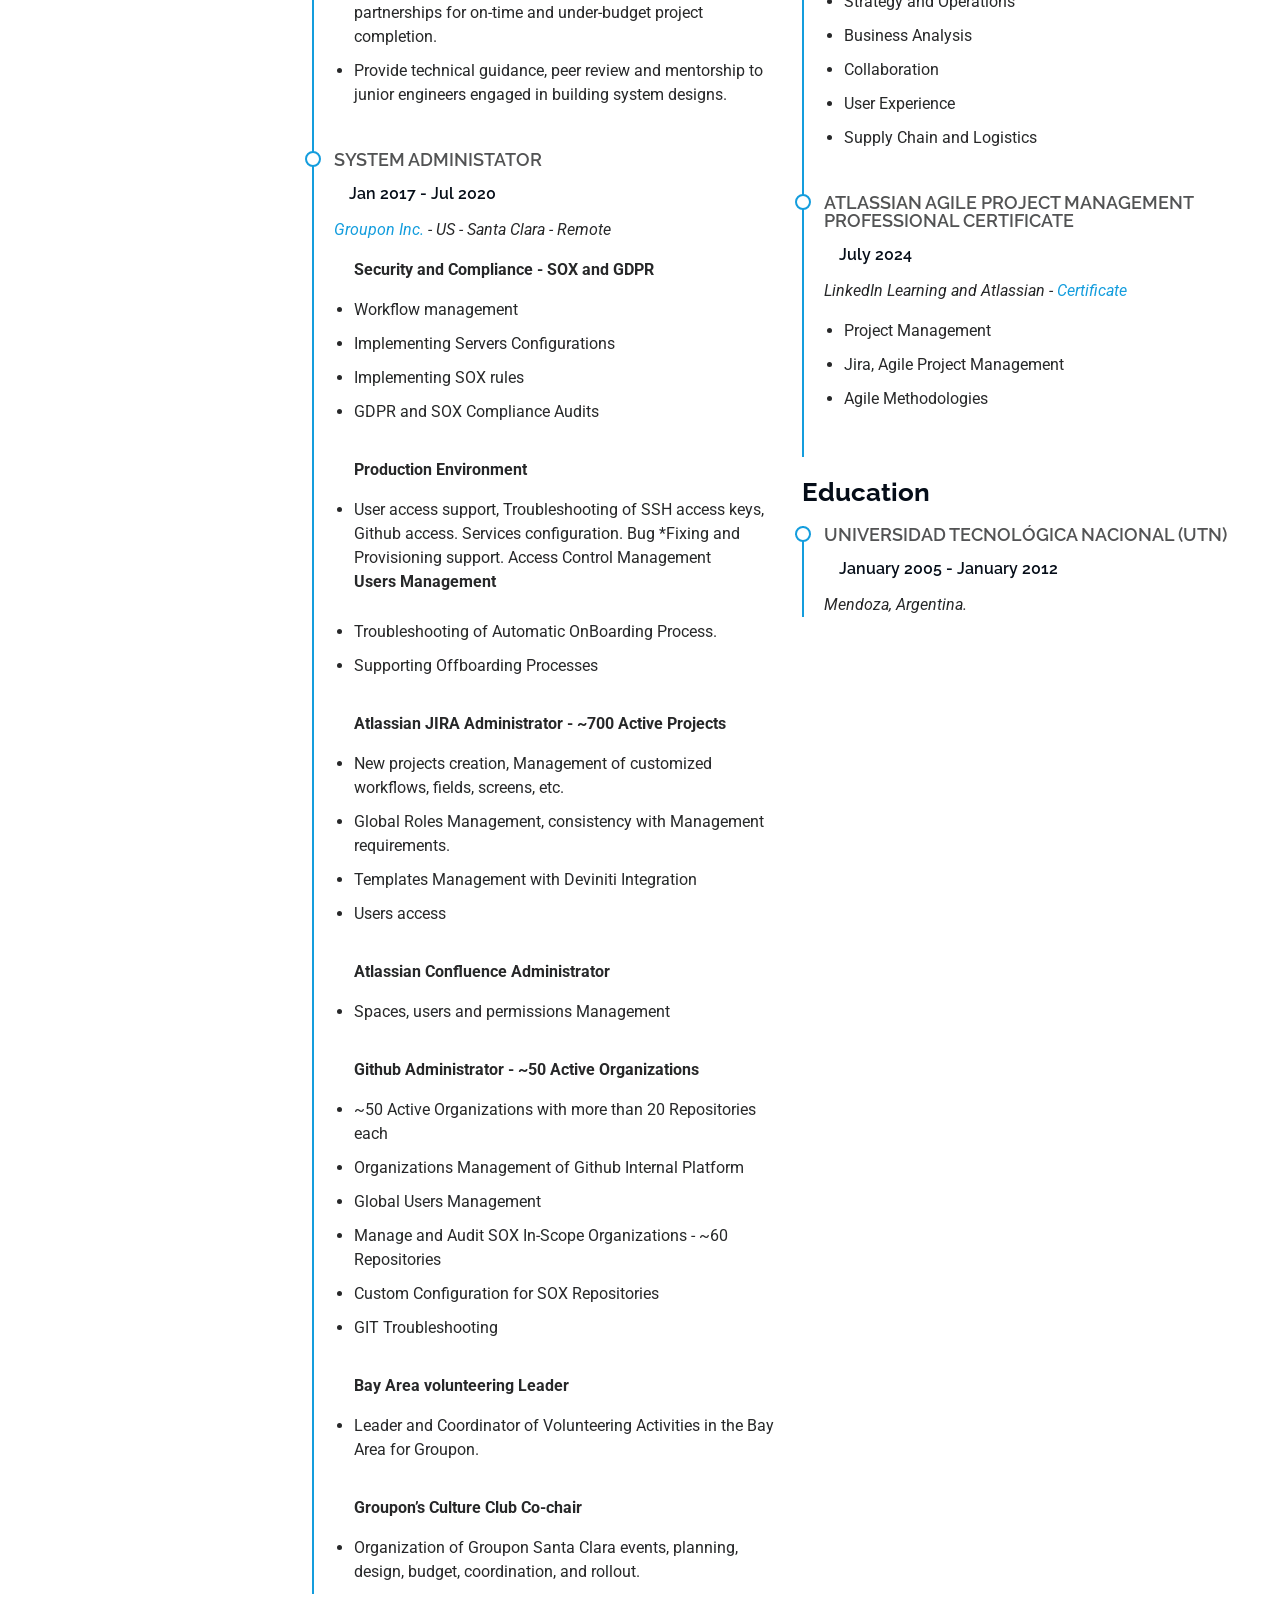
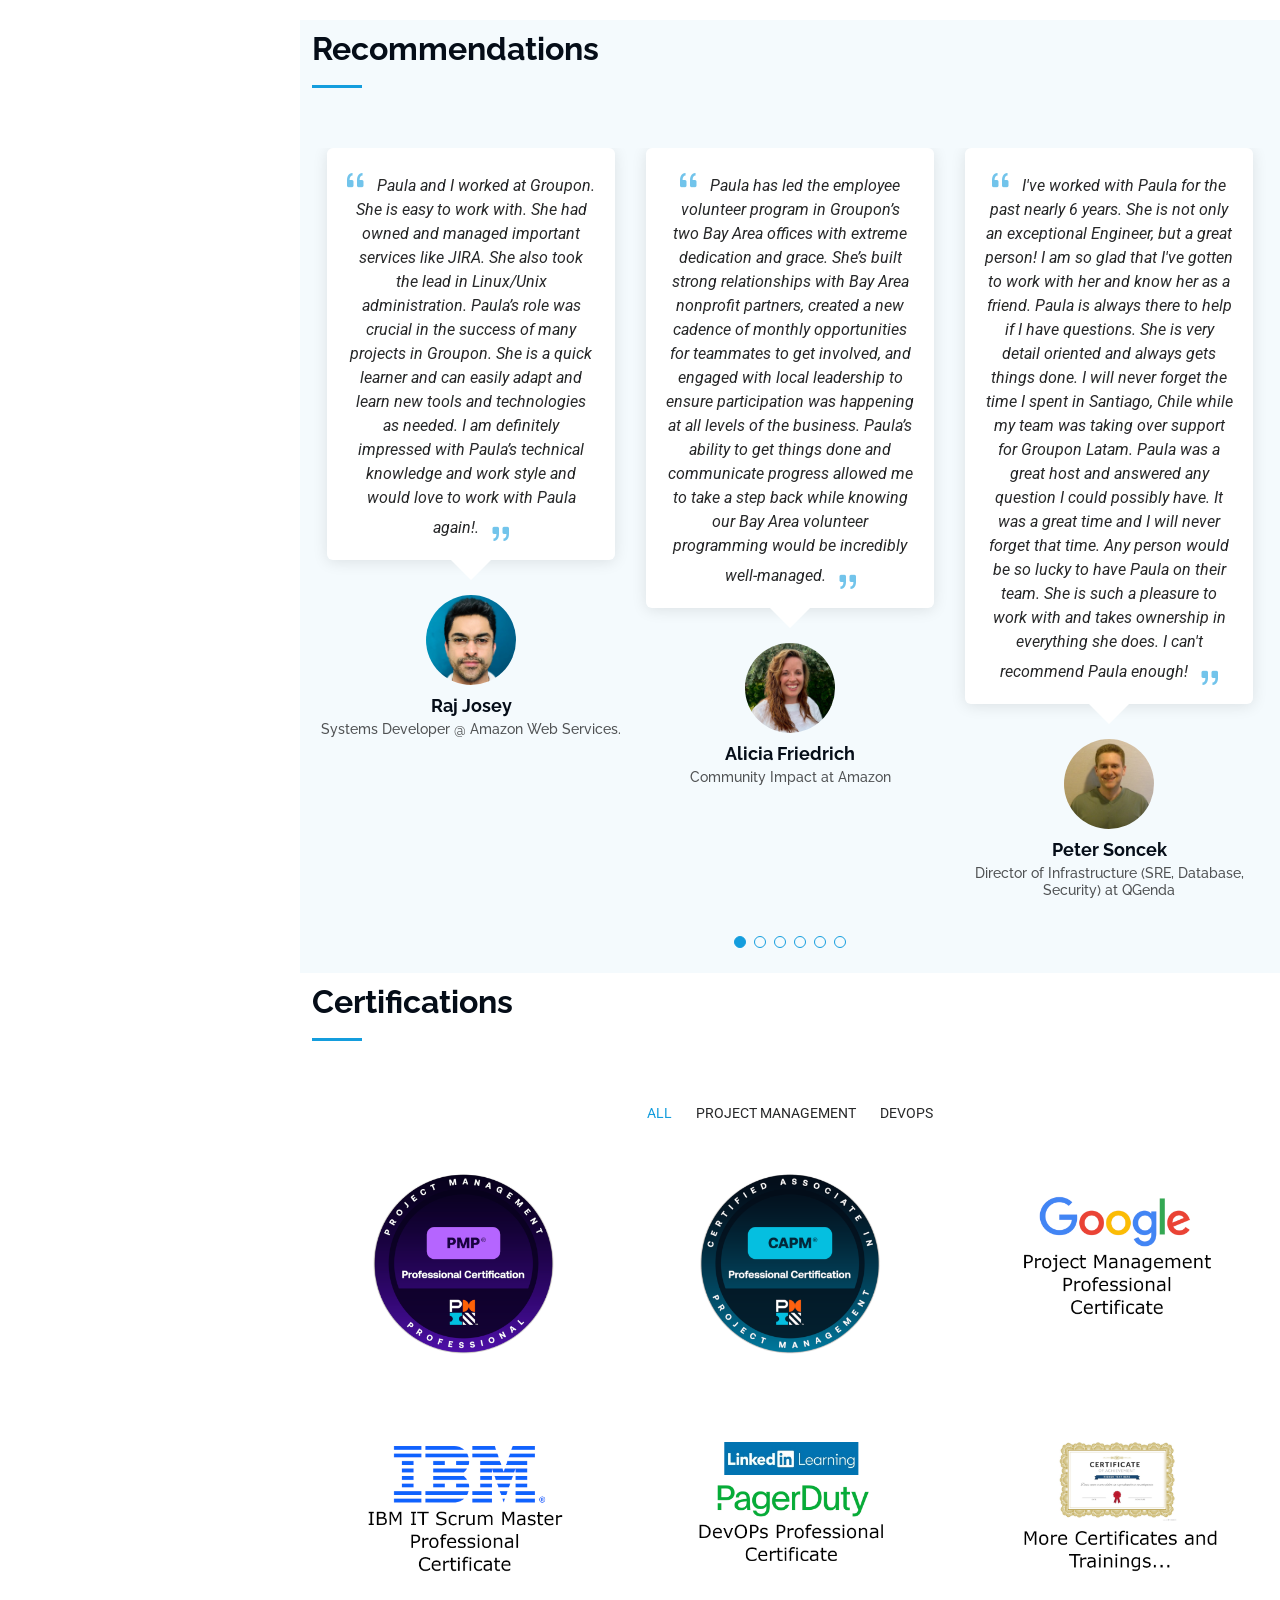
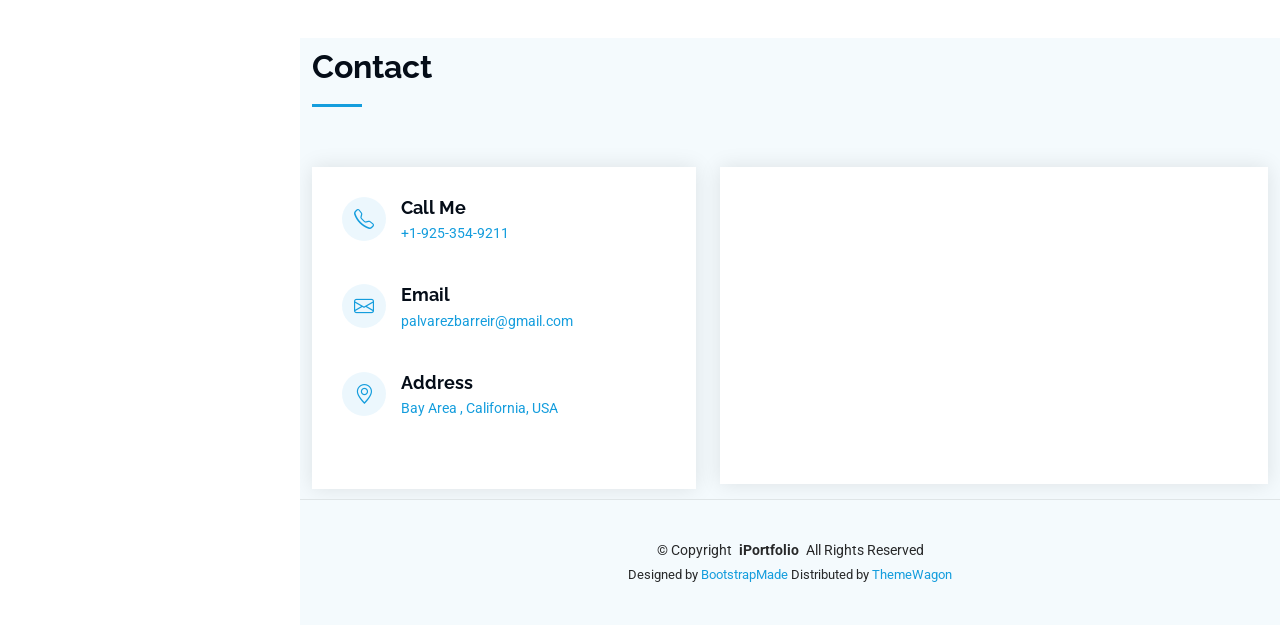
==== commit ba41492d: "New Resume option" ====
--- a/index.html
+++ b/index.html
@@ -68,6 +68,7 @@
         <li><a href="#recommendations"><i class="bi bi-people-fill navicon"></i>Recommendations</a></li>
         <li><a href="#certifications"><i class="bi bi-shield-check navicon"></i>Certifications</a></li>
         <li><a href="#contact"><i class="bi bi-envelope navicon"></i>Contact</a></li>
+        <li><a target="_blank" rel="noopener noreferrer" href="/Paula_Alvarez_Barreiro_Resume_v2.0.pdf"><i class="bi bi-filetype-pdf navicon"></i>Download Resume</a></li>
       </ul>
     </nav>
 
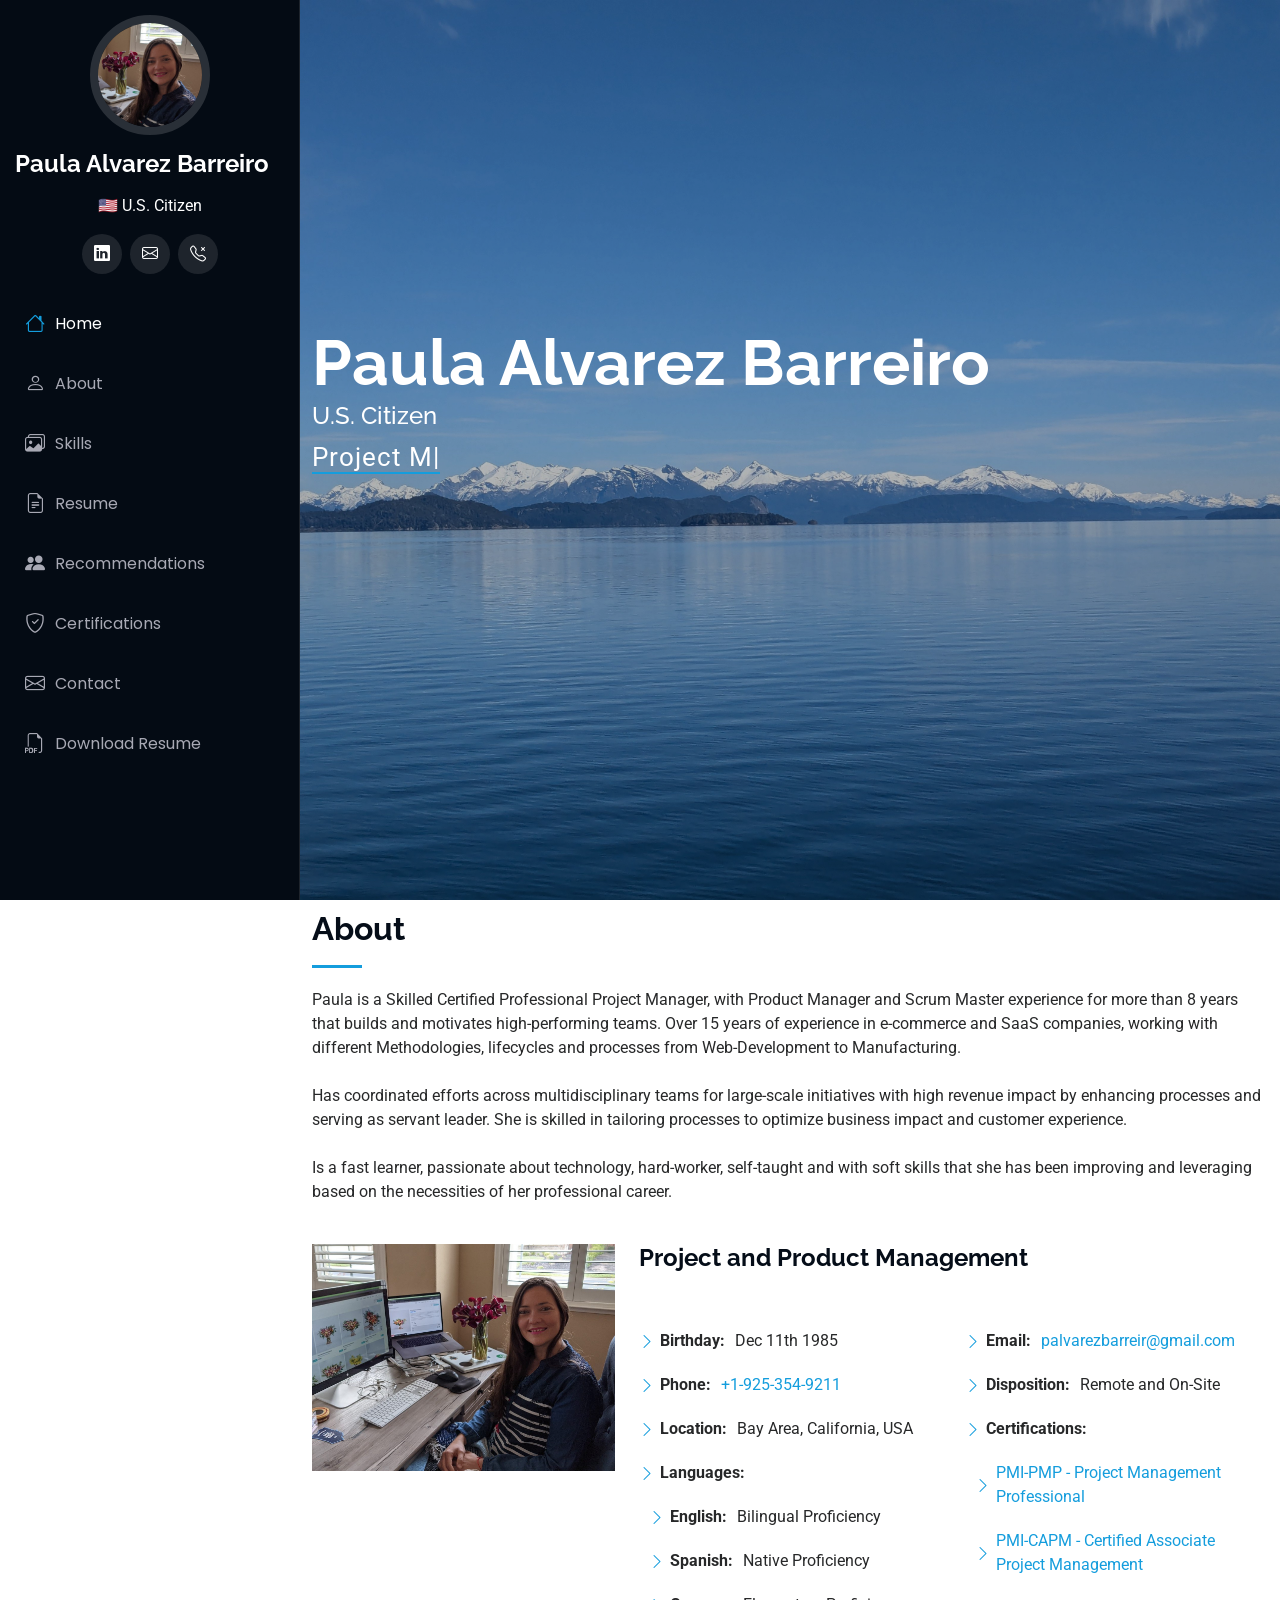
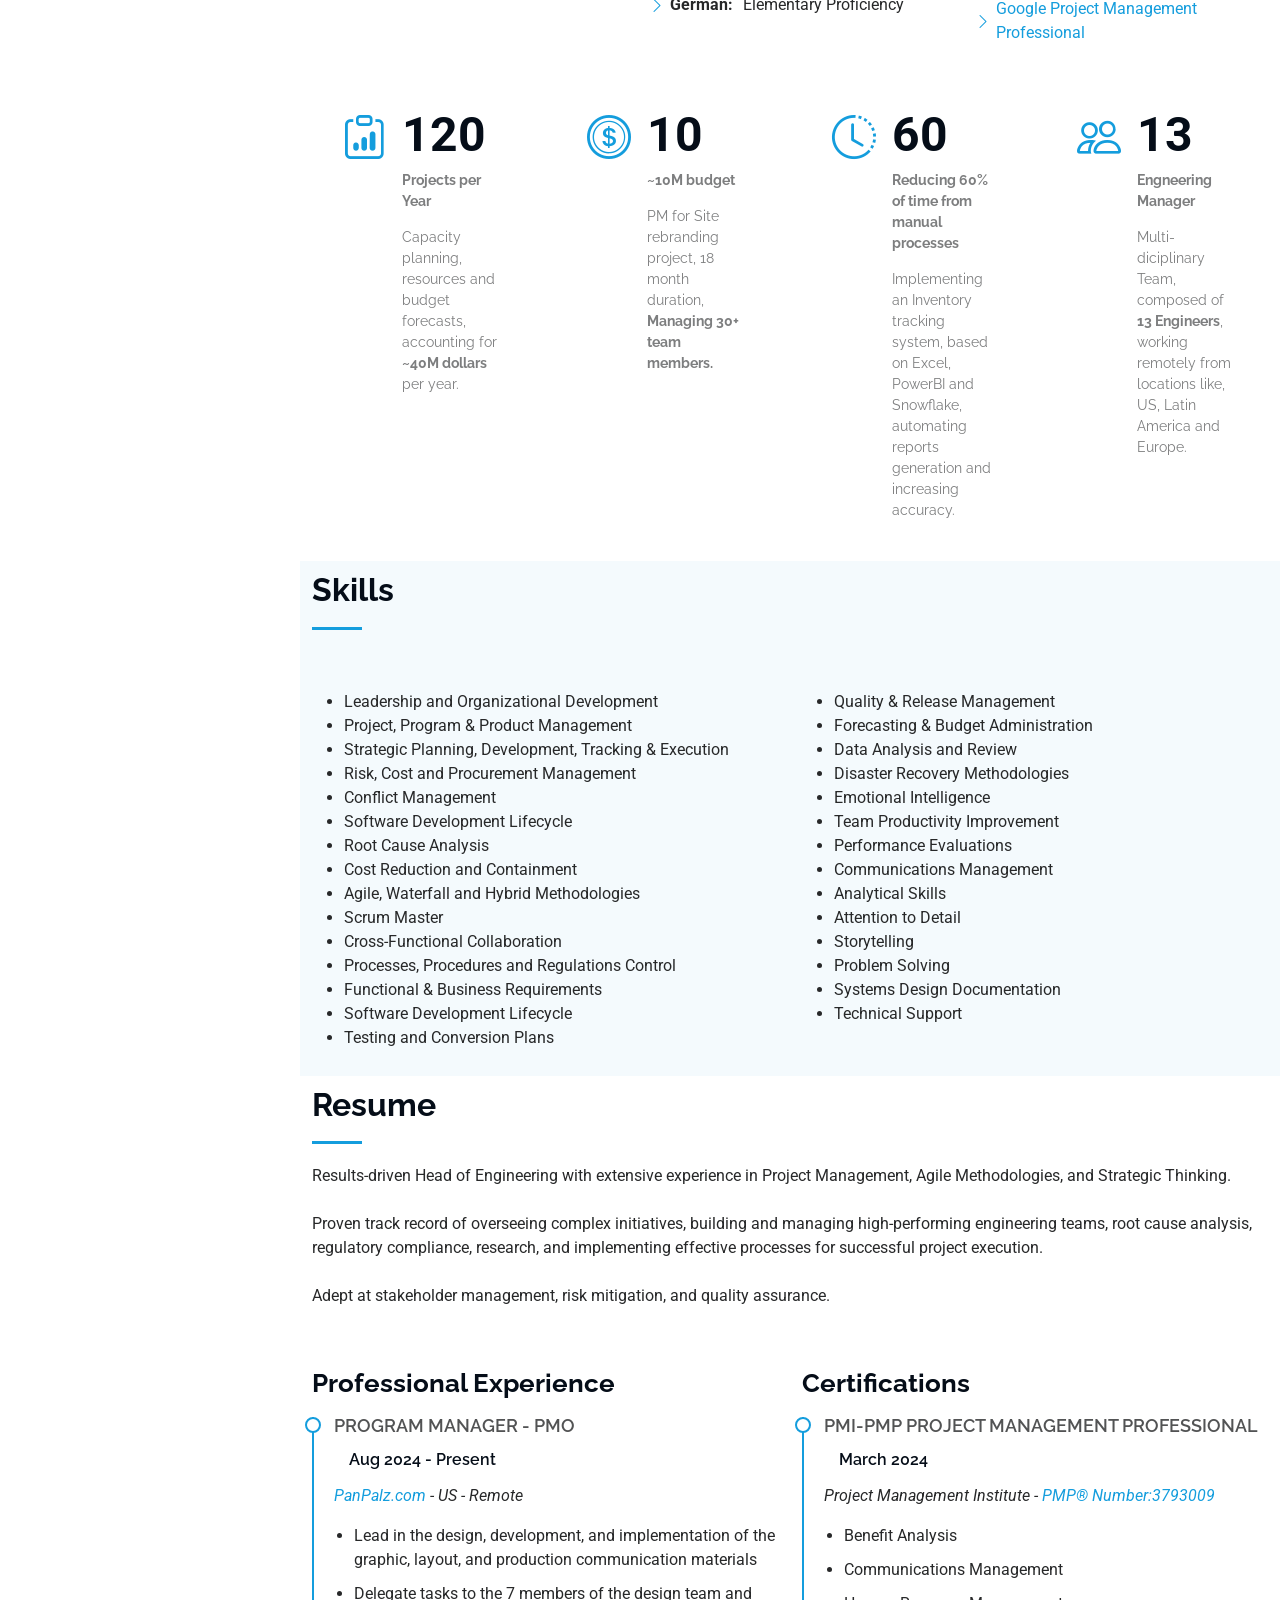
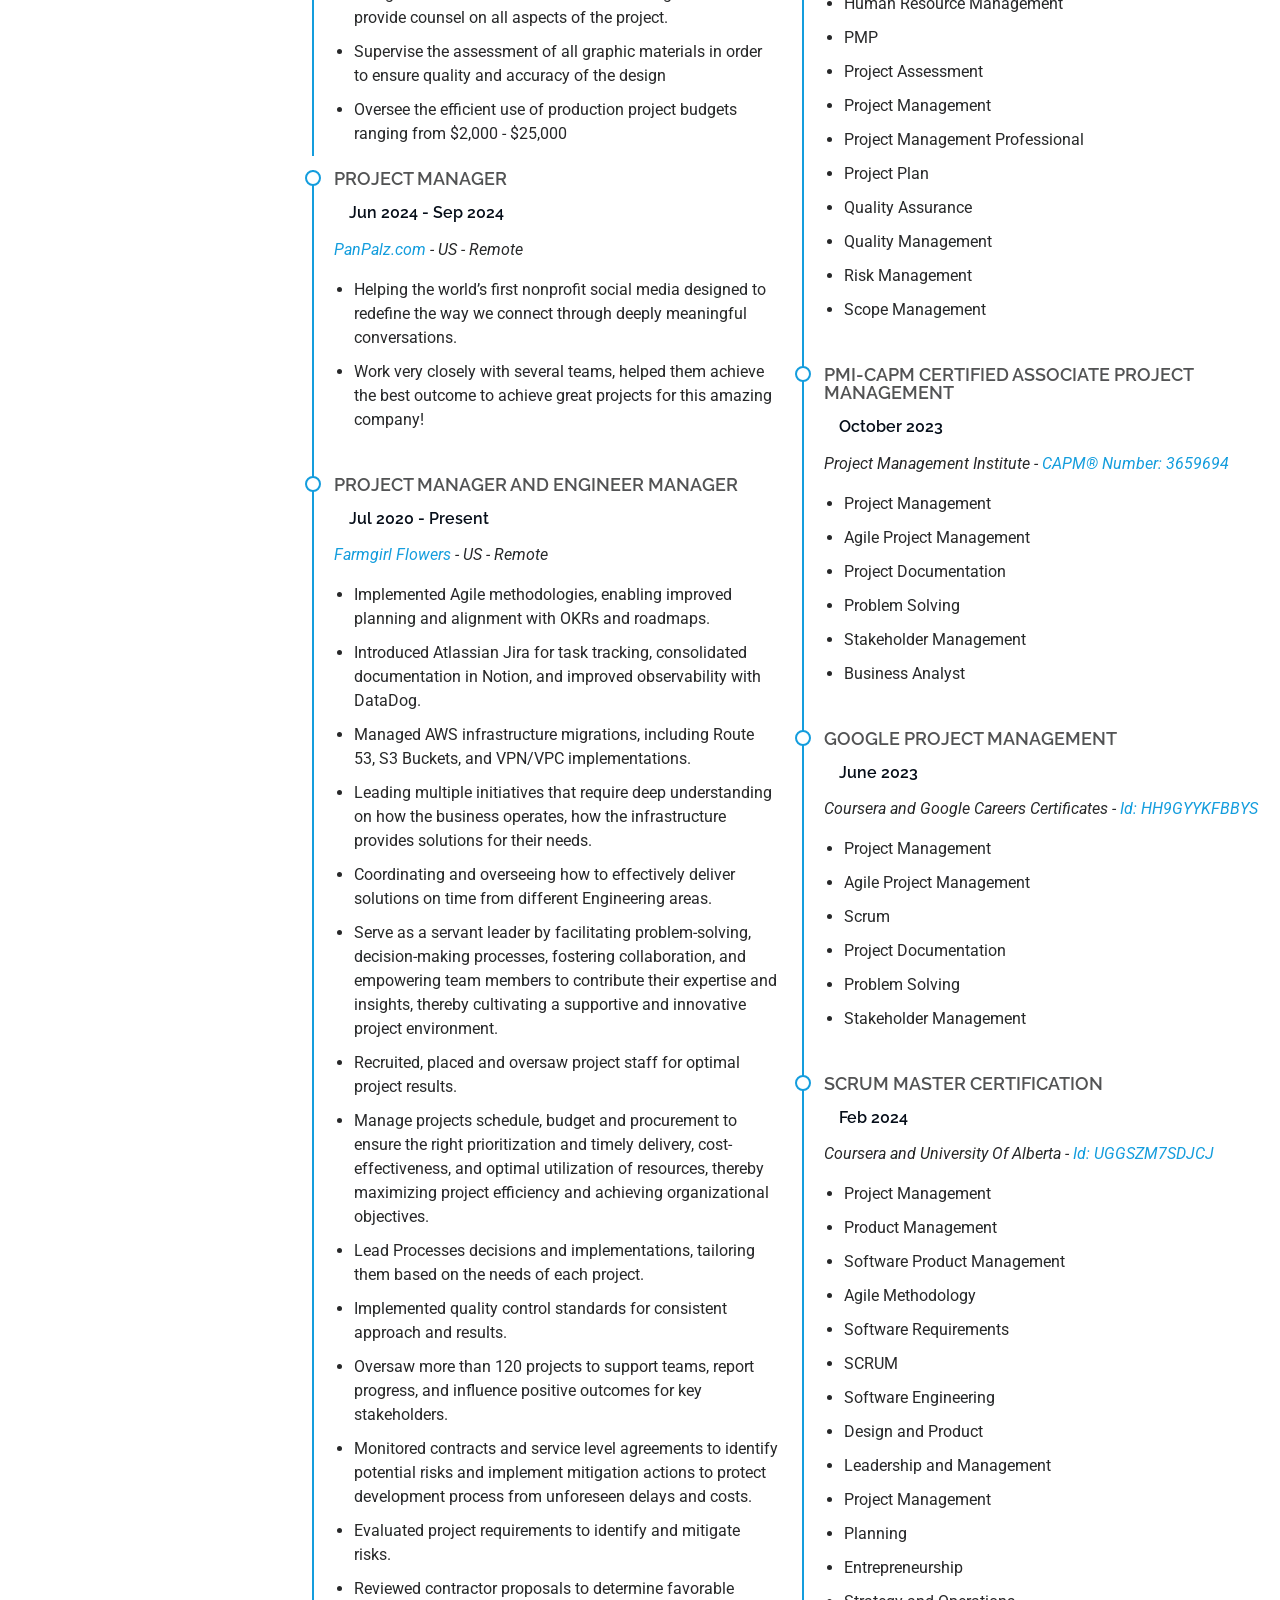
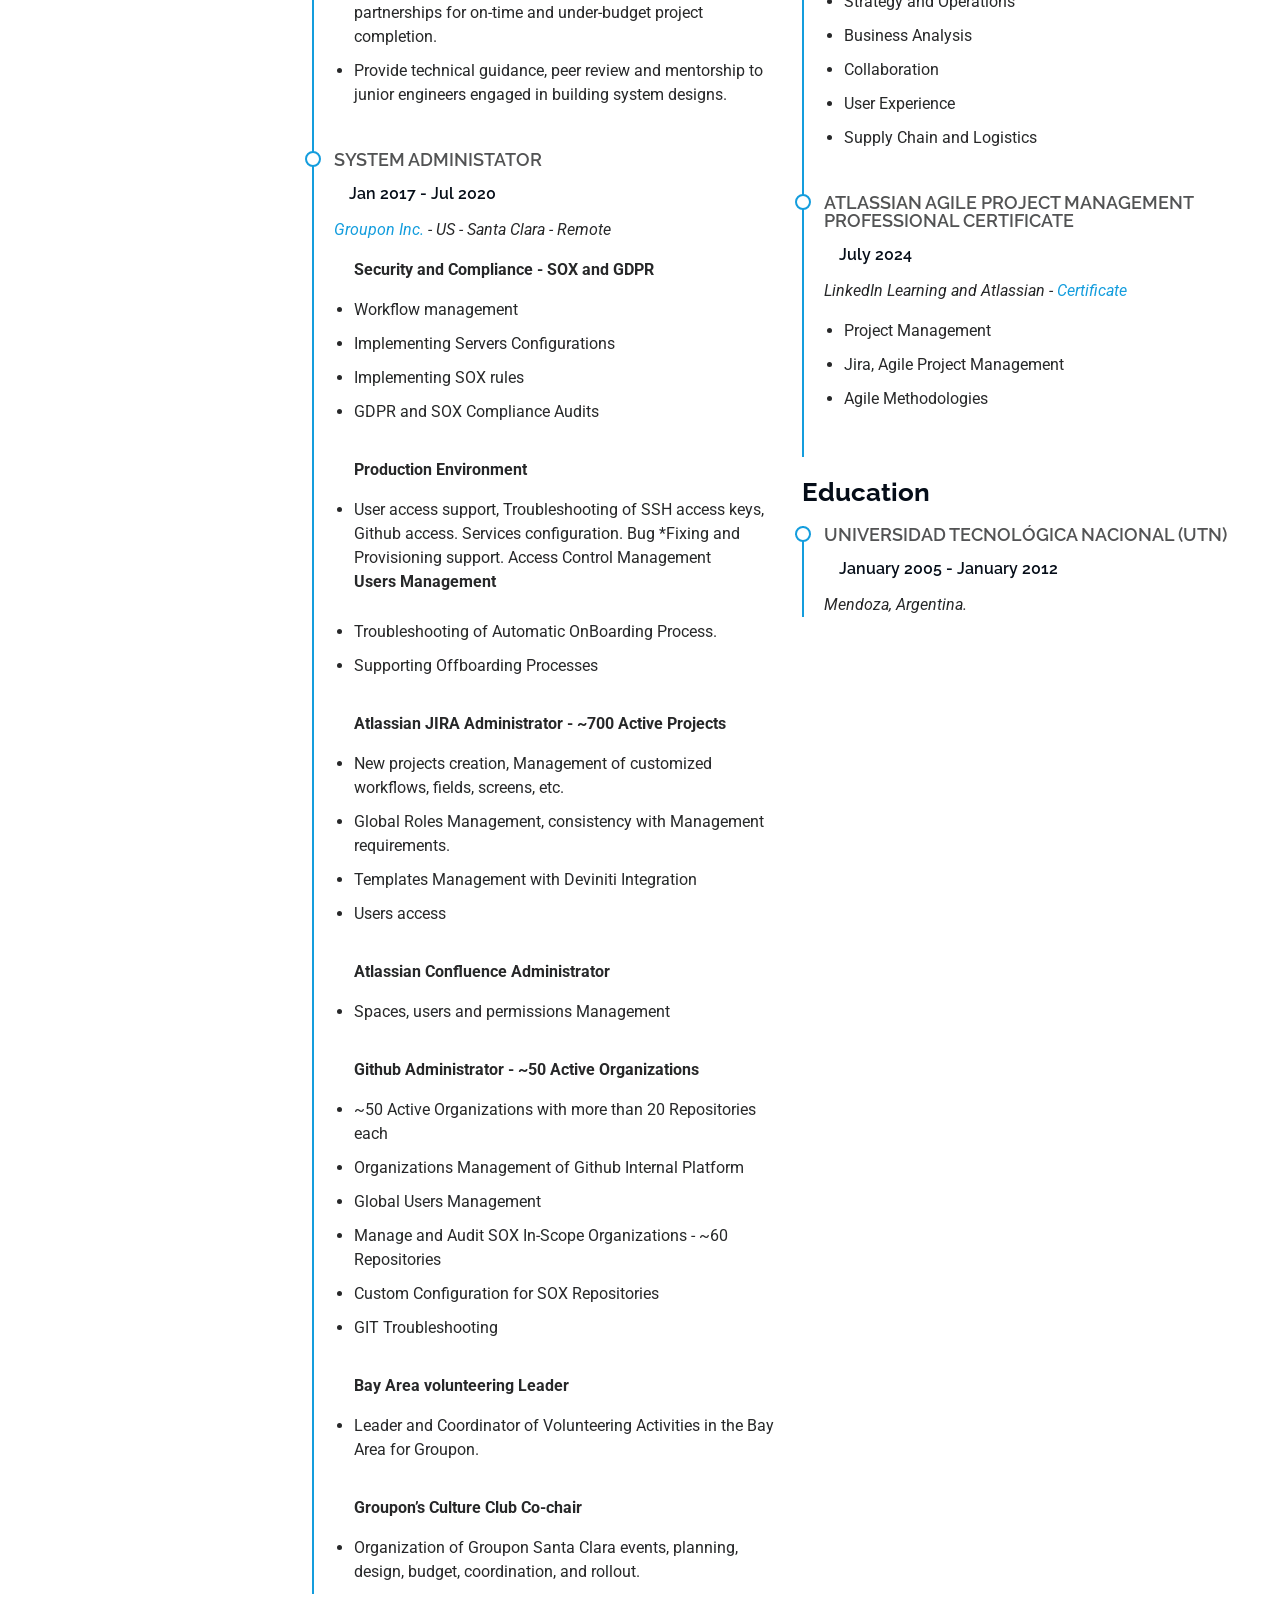
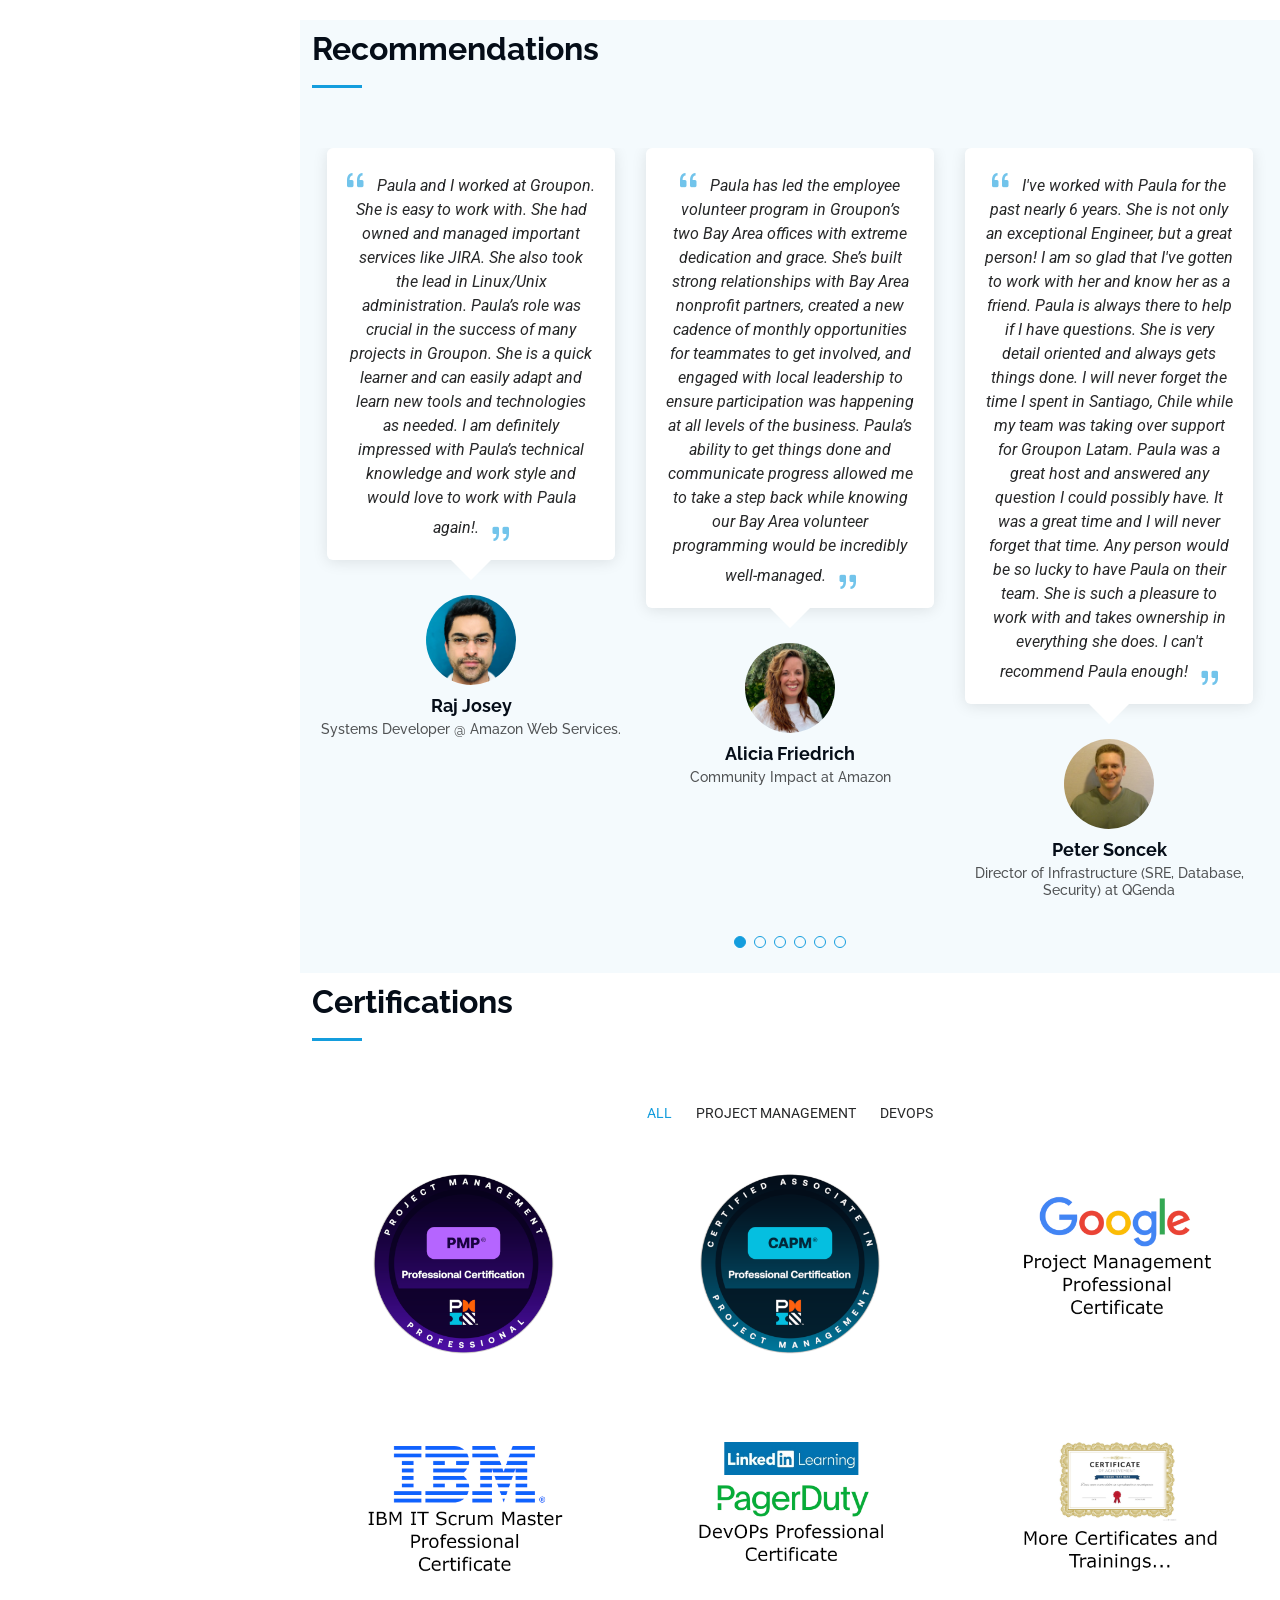
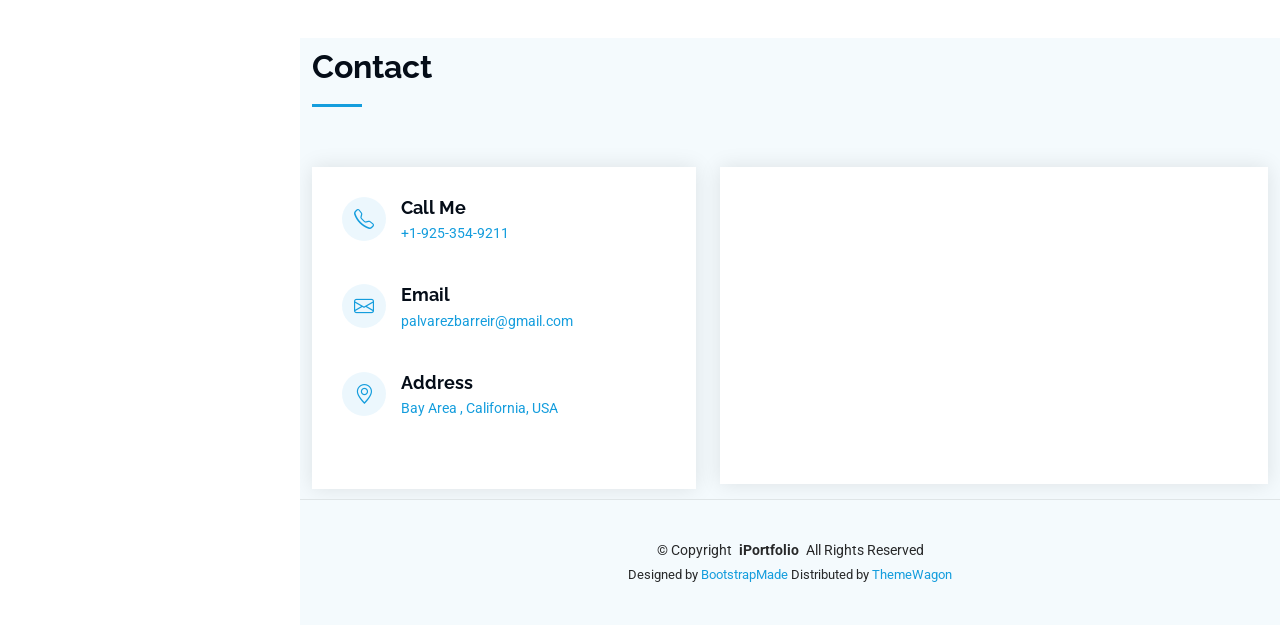
==== commit bcab656e: "slider speed adjustment" ====
--- a/index.html
+++ b/index.html
@@ -498,9 +498,9 @@
           <script type="application/json" class="swiper-config">
             {
               "loop": true,
-              "speed": 600,
+              "speed": 1000,
               "autoplay": {
-                "delay": 5000
+                "delay": 10000
               },
               "slidesPerView": "auto",
               "pagination": {
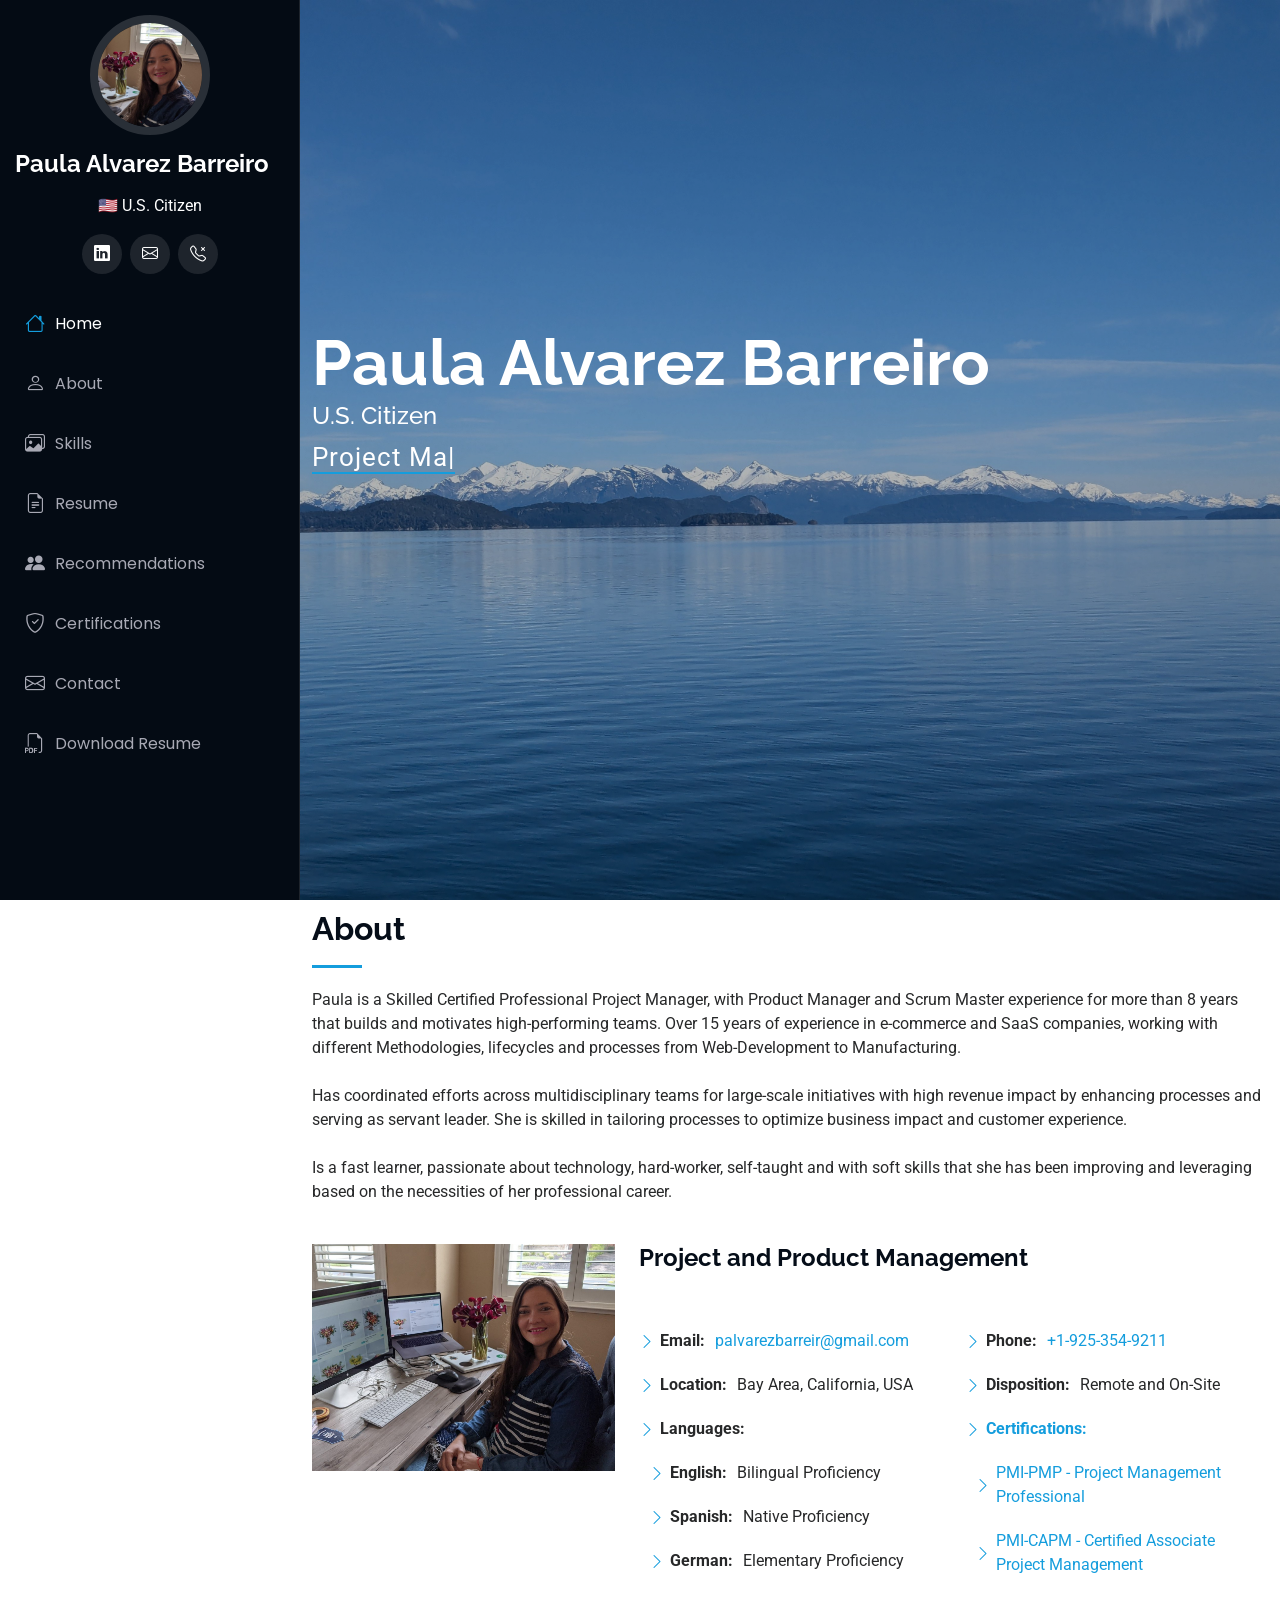
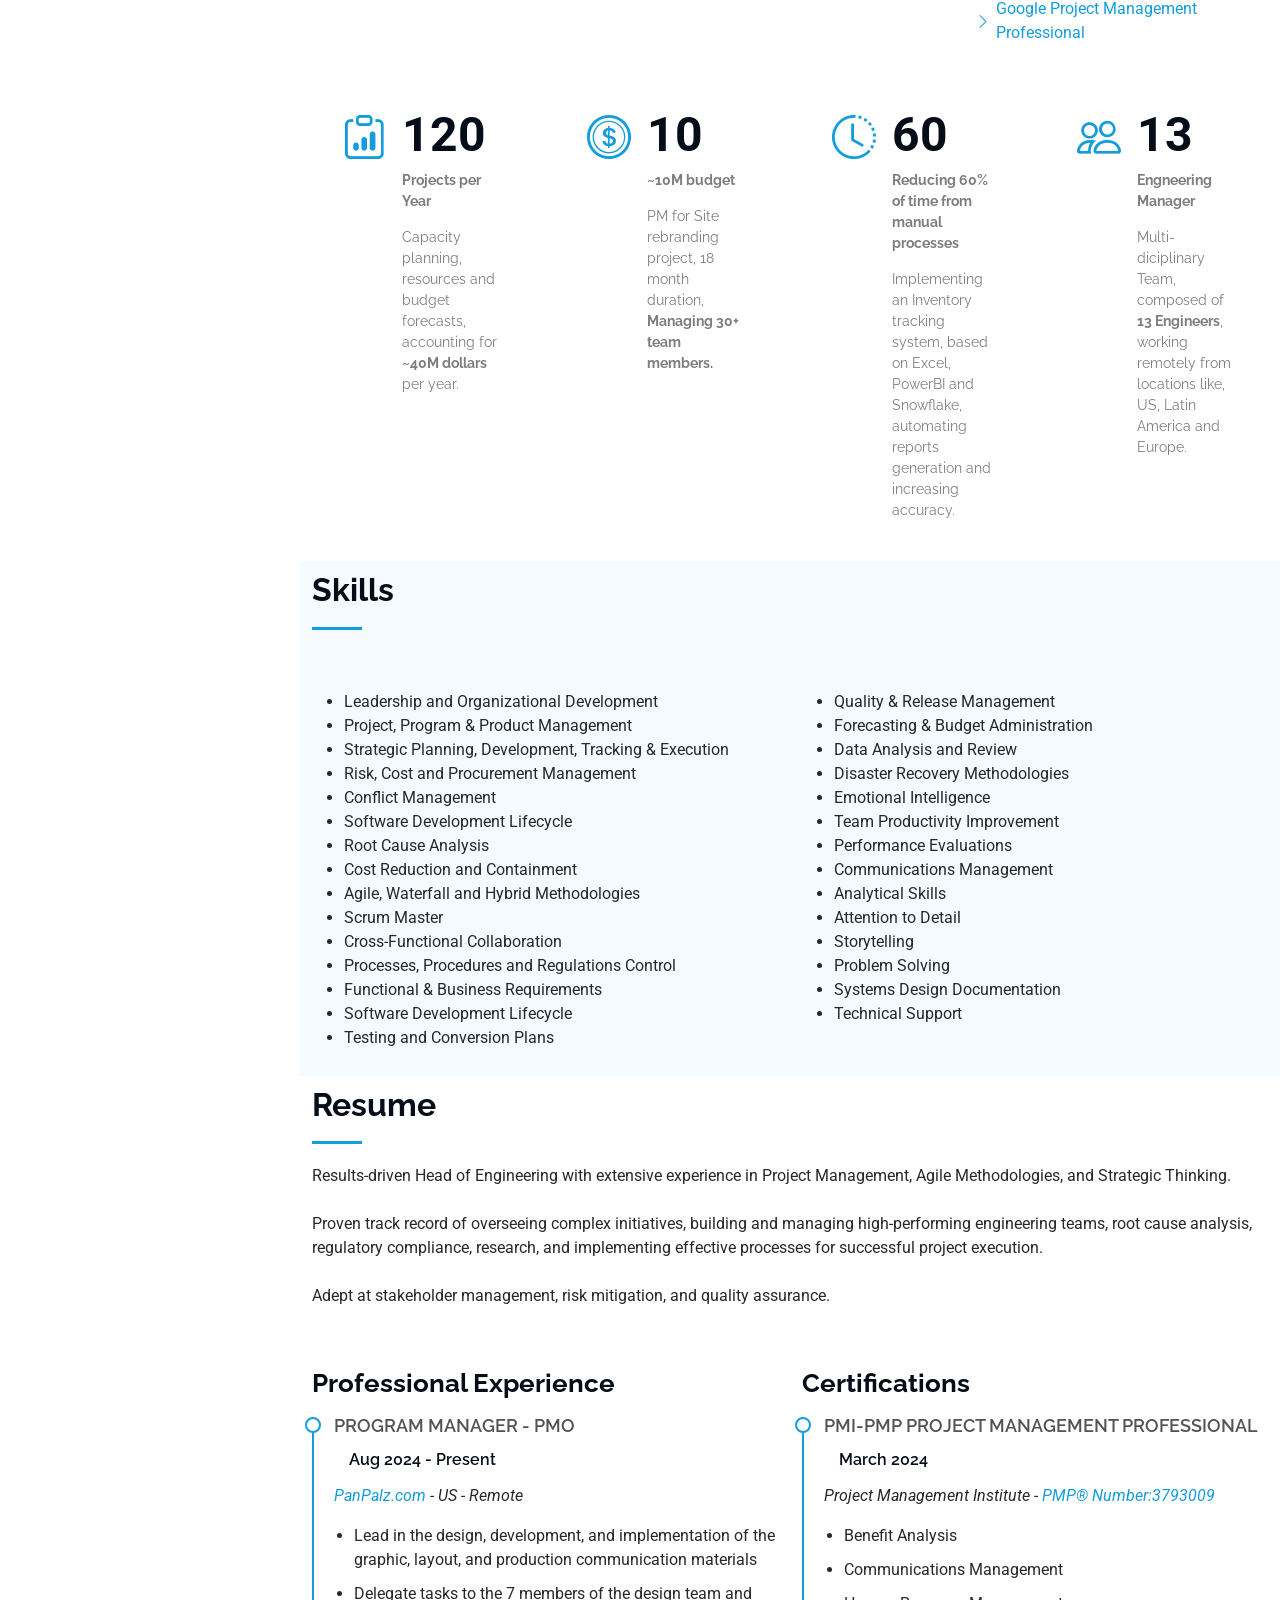
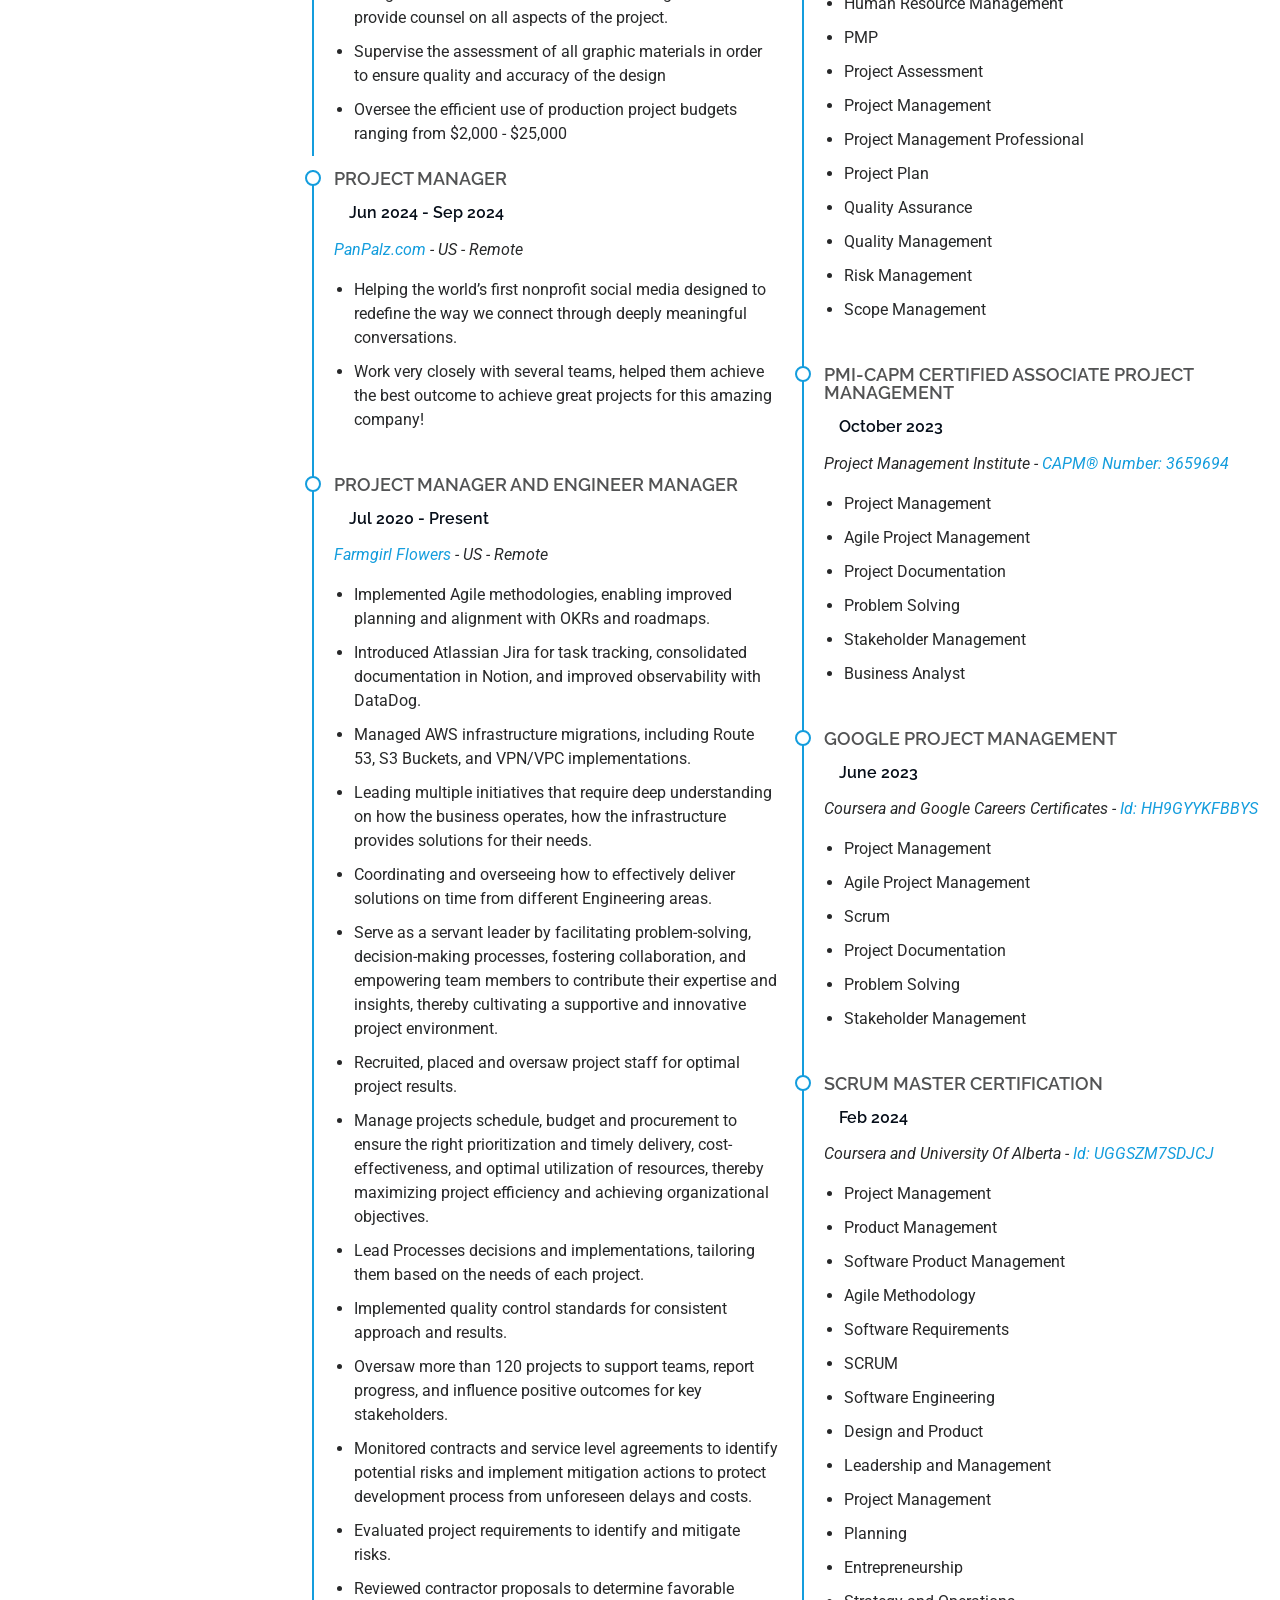
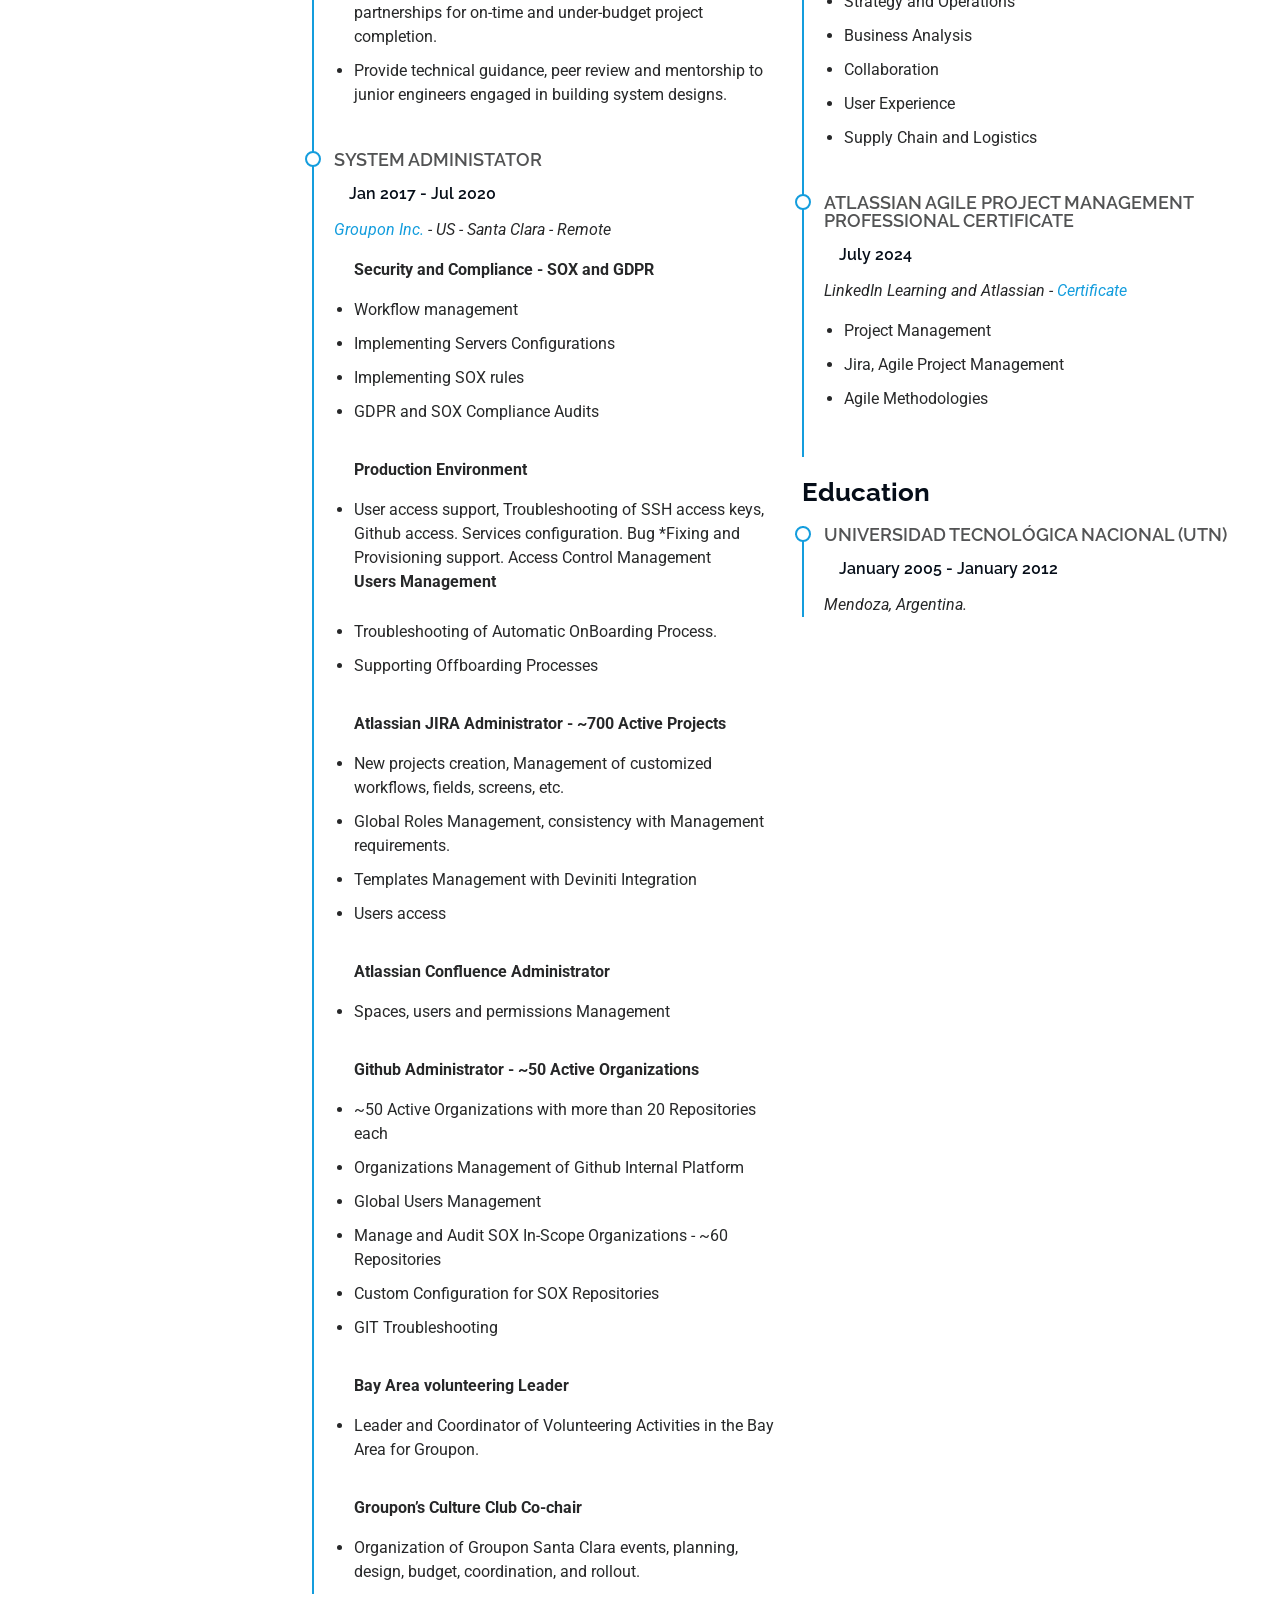
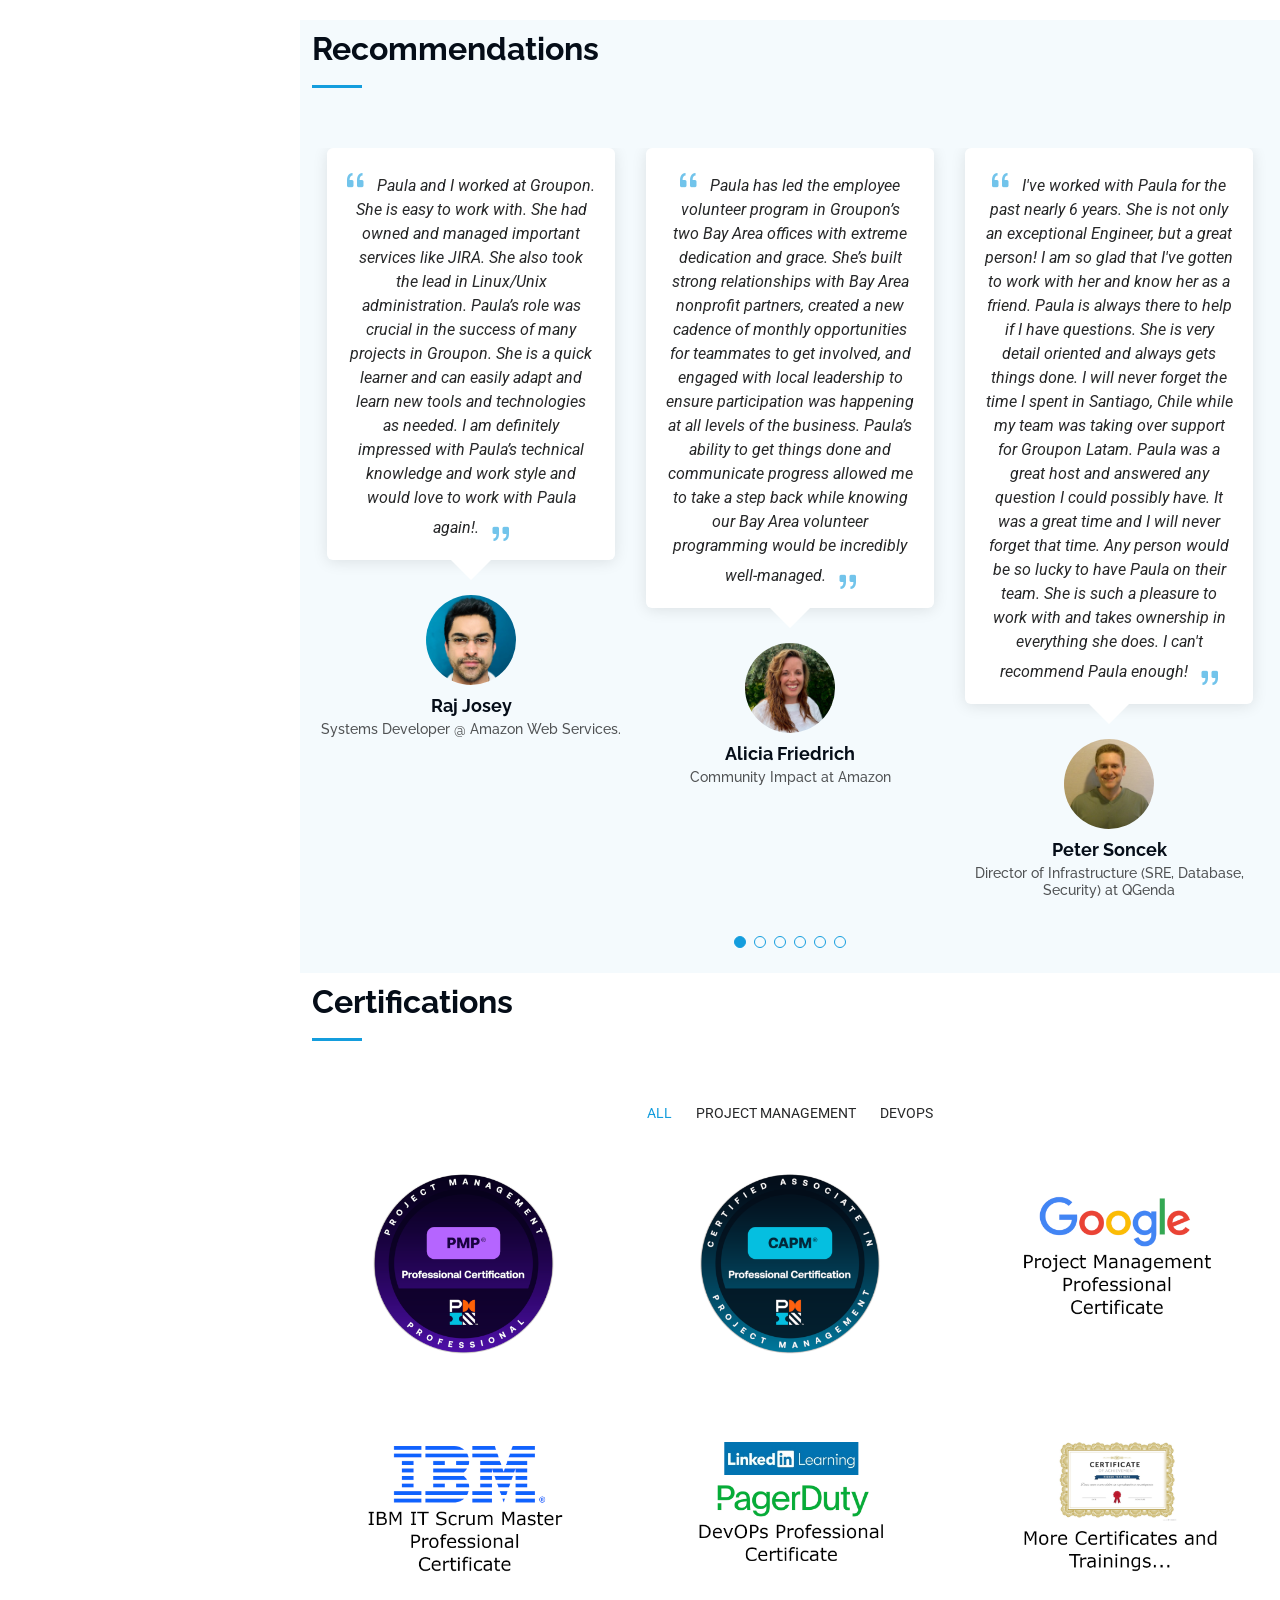
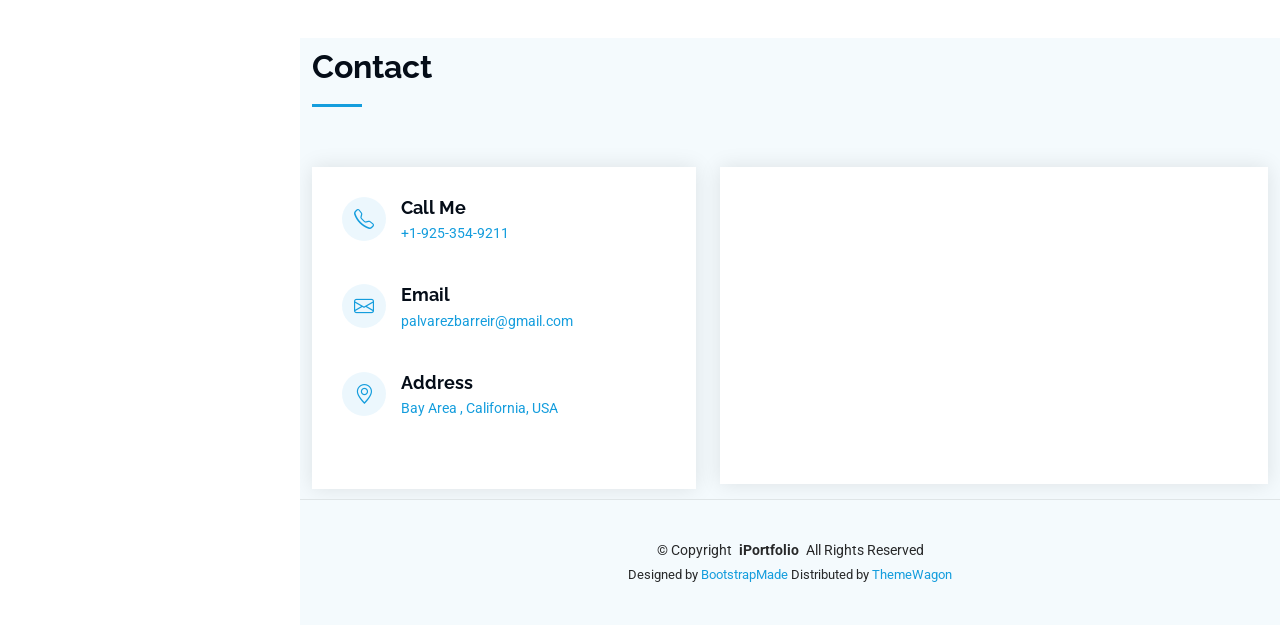
==== commit 0072cc75: "about changes" ====
--- a/index.html
+++ b/index.html
@@ -123,8 +123,8 @@
             <div class="row">
               <div class="col-lg-6">
                 <ul>
-                  <li><i class="bi bi-chevron-right"></i> <strong>Birthday:</strong> <span>Dec 11th 1985</span></li>
-                  <li><i class="bi bi-chevron-right"></i> <strong>Phone:</strong> <span><a href="tel:+1-925-354-9211">+1-925-354-9211</a></span></li>
+                  <li><i class="bi bi-chevron-right"></i> <strong>Email:</strong> <span><a target="_blank" rel="noopener noreferrer" href="mailto:palvarezbarreir@gmail.com">palvarezbarreir@gmail.com</a></span></li>
+
                   <li><i class="bi bi-chevron-right"></i> <strong>Location:</strong> <span>Bay Area, California, USA</span></li>
                   <li><i class="bi bi-chevron-right"></i> <strong>Languages:</strong></span></li>
                   <div style="padding-left: 10px;">
@@ -137,9 +137,9 @@
               </div>
               <div class="col-lg-6">
                 <ul>
-                  <li><i class="bi bi-chevron-right"></i> <strong>Email:</strong> <span><a target="_blank" rel="noopener noreferrer" href="mailto:palvarezbarreir@gmail.com">palvarezbarreir@gmail.com</a></span></li>
+                  <li><i class="bi bi-chevron-right"></i> <strong>Phone:</strong> <span><a href="tel:+1-925-354-9211">+1-925-354-9211</a></span></li>
                   <li><i class="bi bi-chevron-right"></i> <strong>Disposition:</strong> <span>Remote and On-Site</span></li>
-                  <li><i class="bi bi-chevron-right"></i> <strong>Certifications:</strong></li>
+                  <li><i class="bi bi-chevron-right"></i> <a href="/certifications"><strong>Certifications:</strong></a></li>
                   <div style="padding-left: 10px;">
                     <ul>
                       <li><i class="bi bi-chevron-right"></i><span><a target="_blank" rel="noopener noreferrer" href="/certifications/Paula_A_Alvarez_Barreiro_PMP.pdf">PMI-PMP - Project Management Professional</a></span></li>
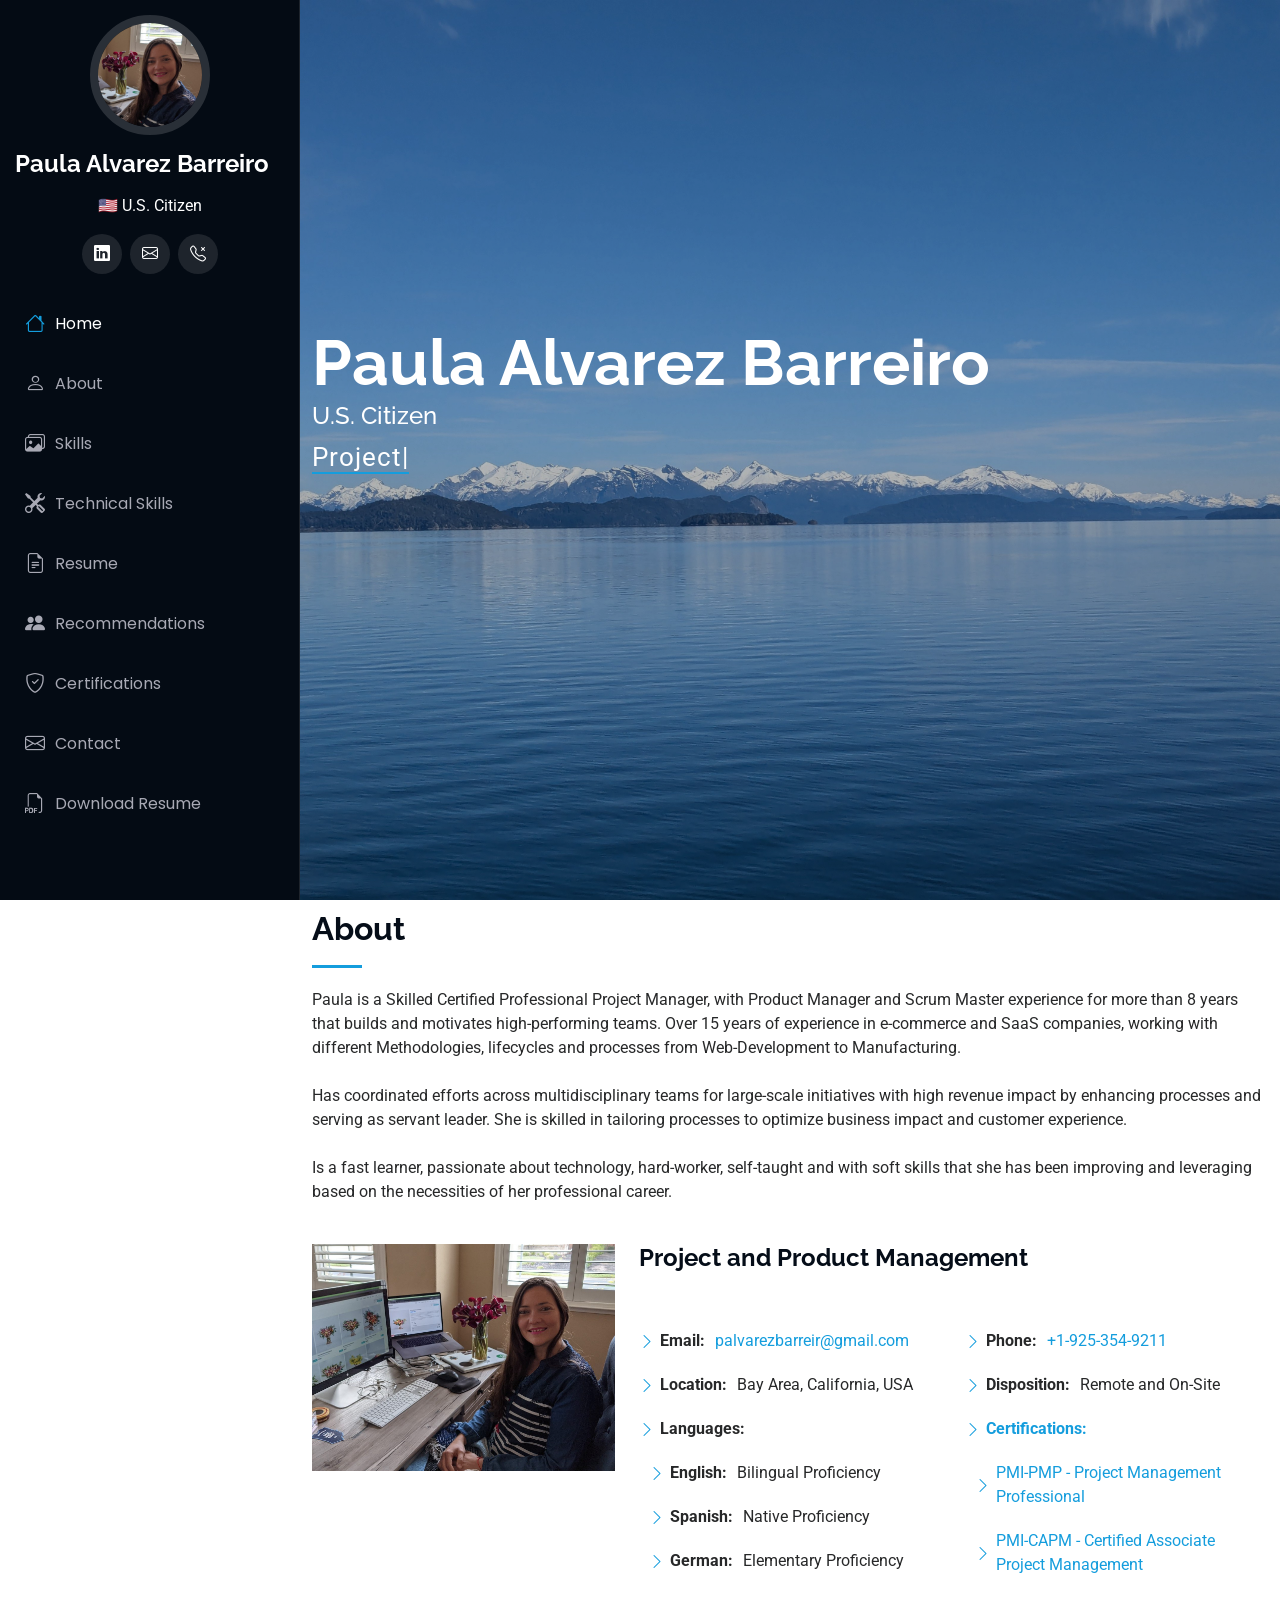
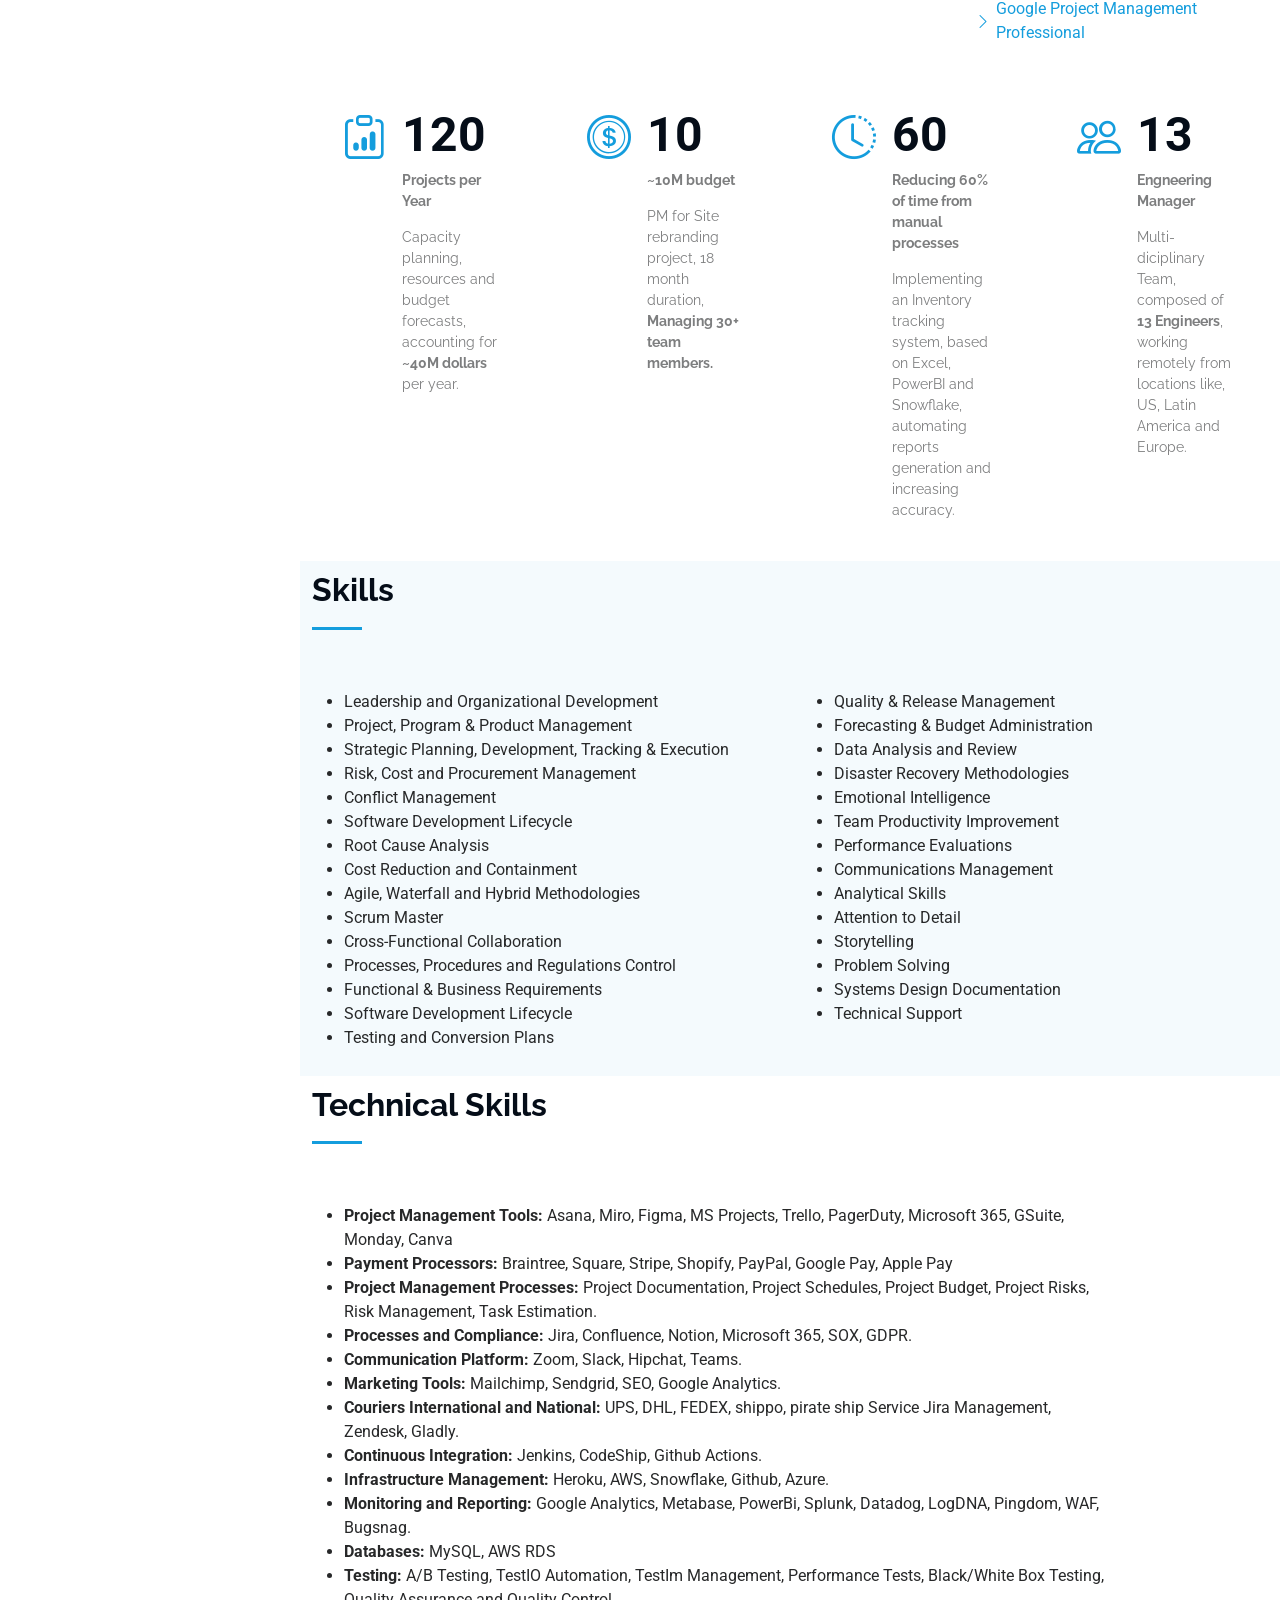
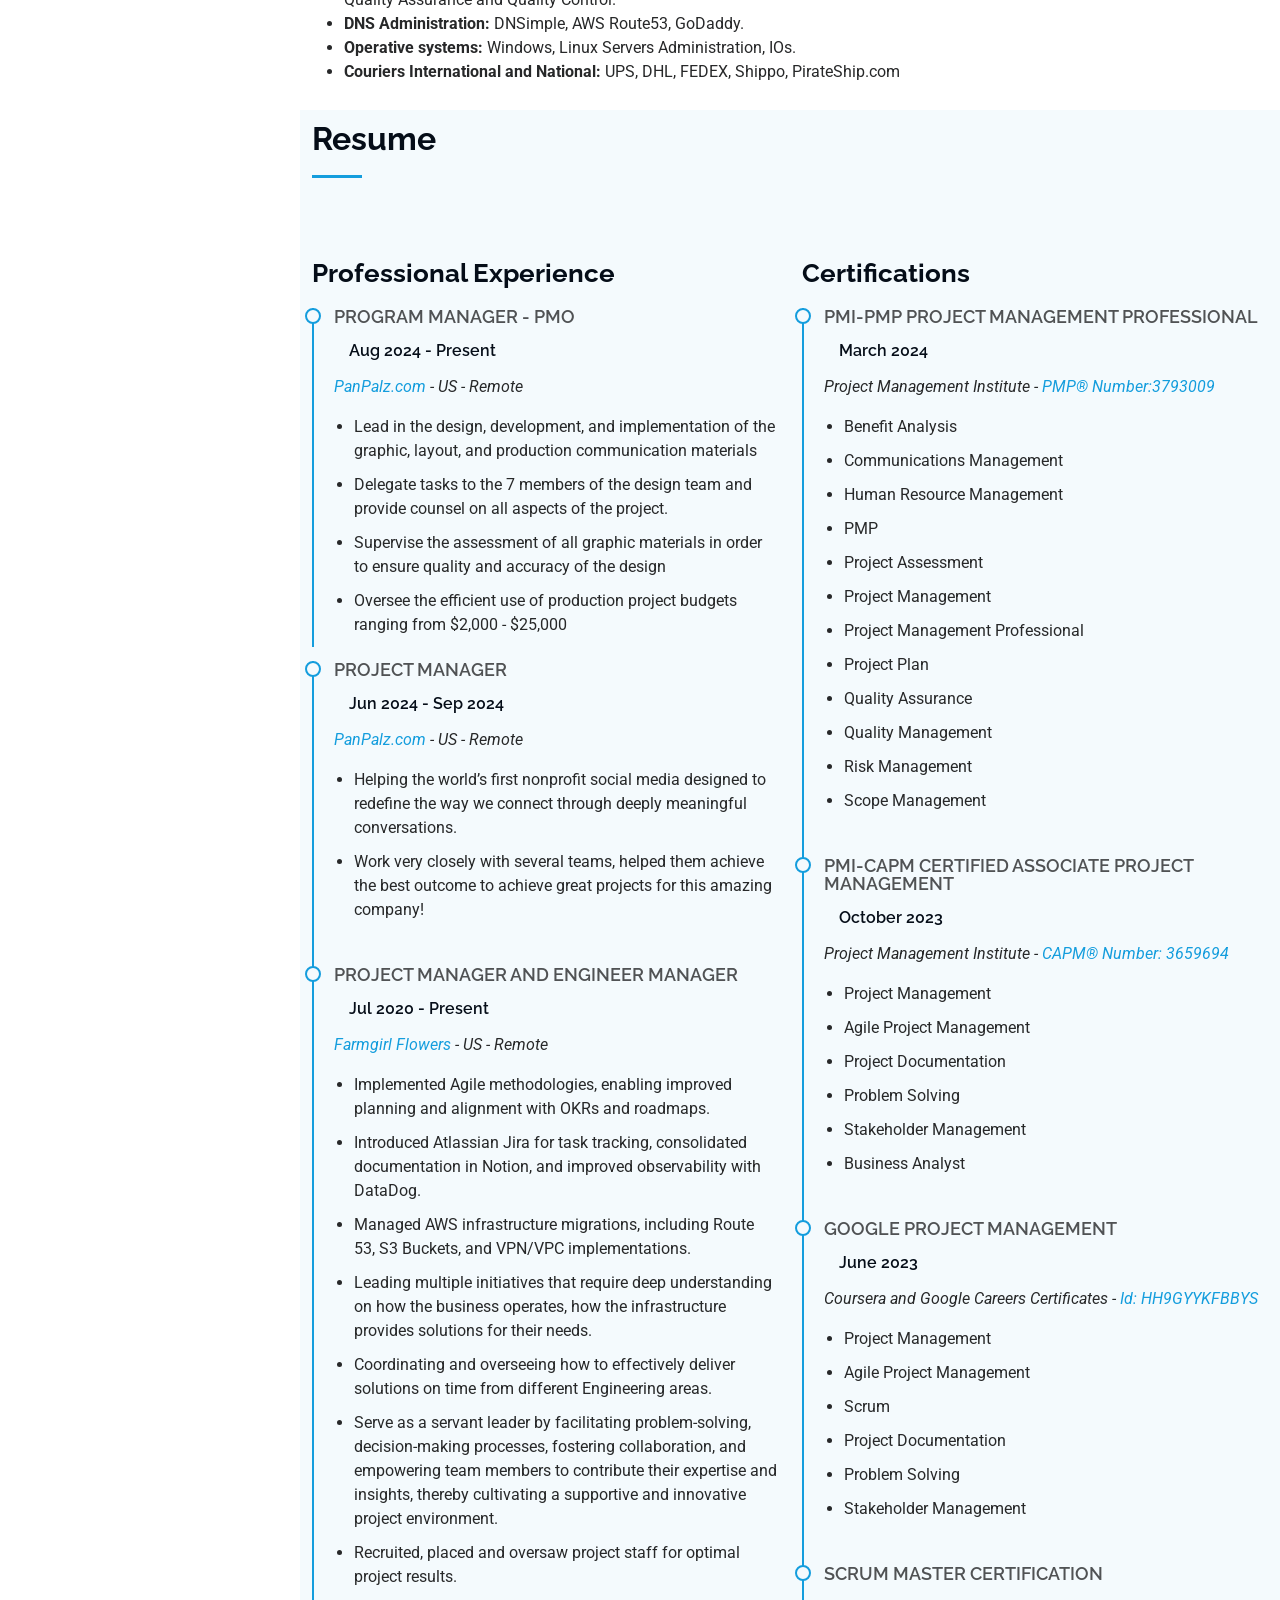
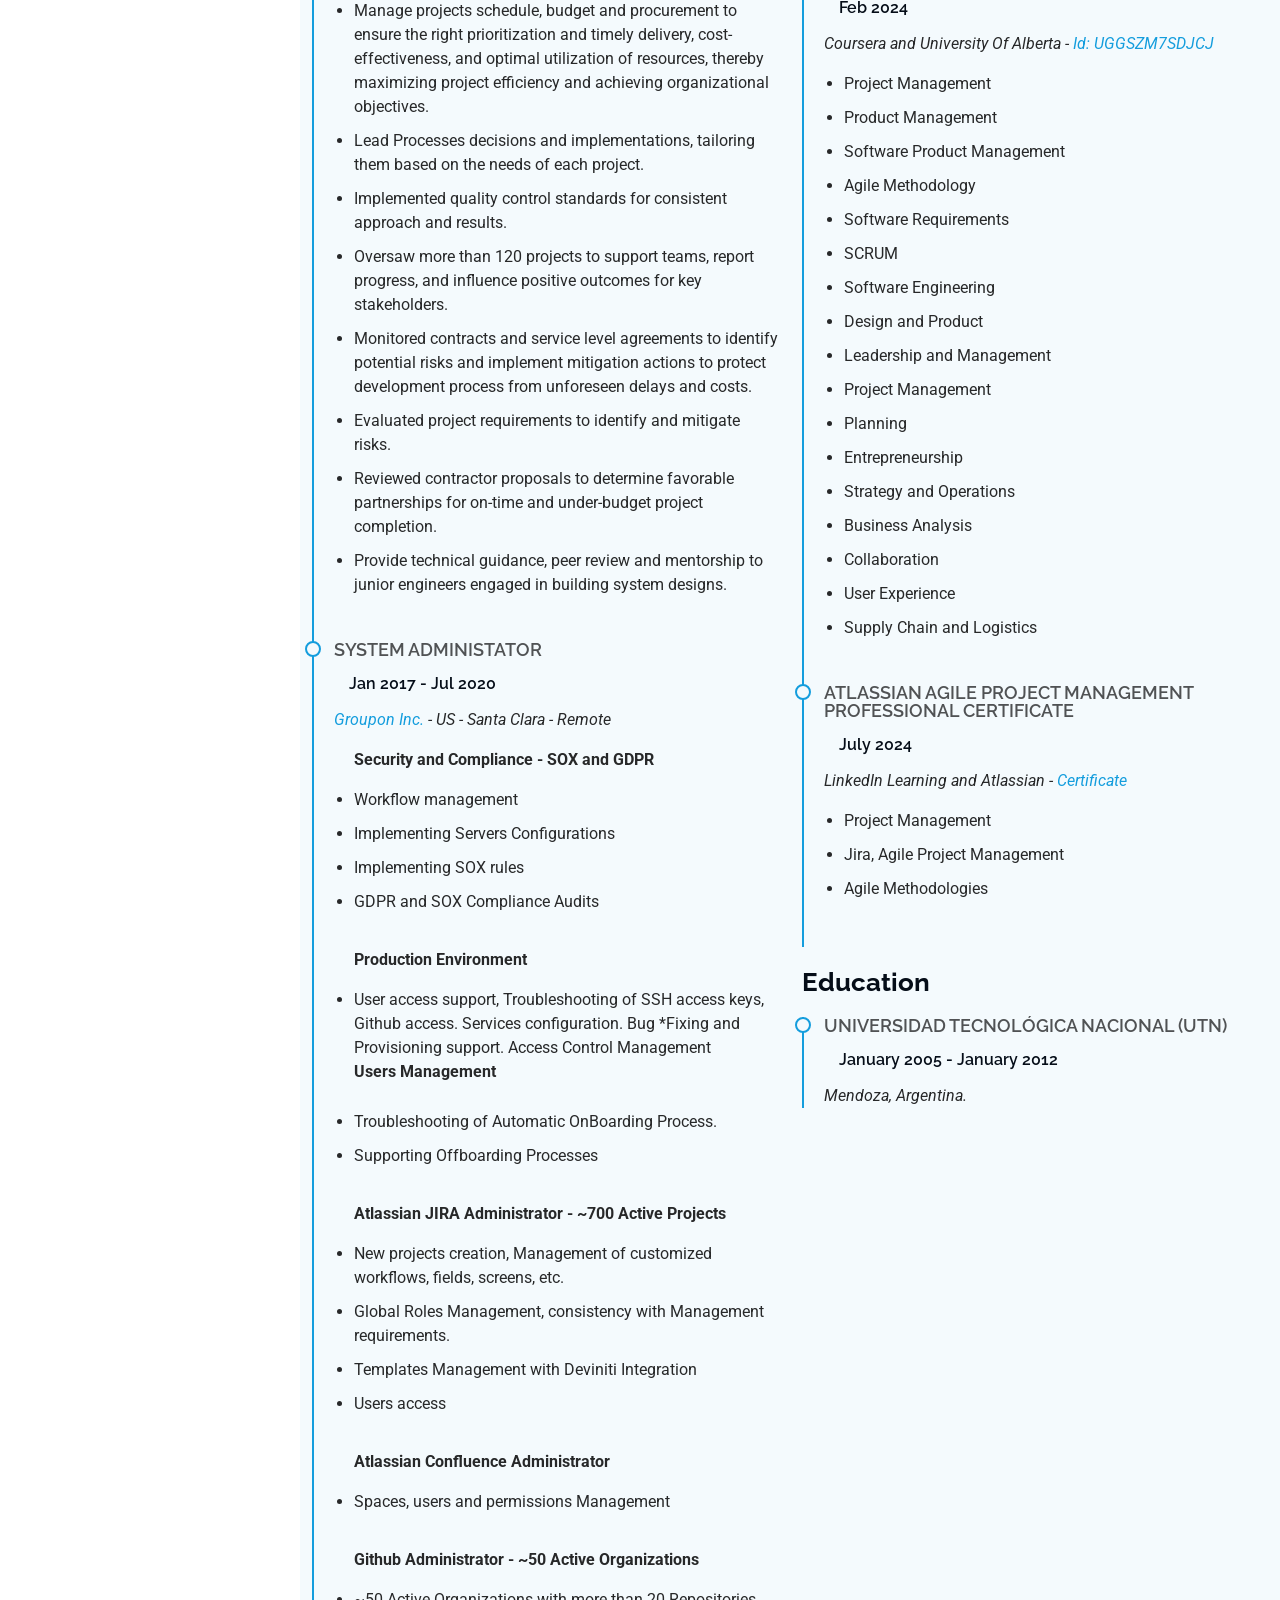
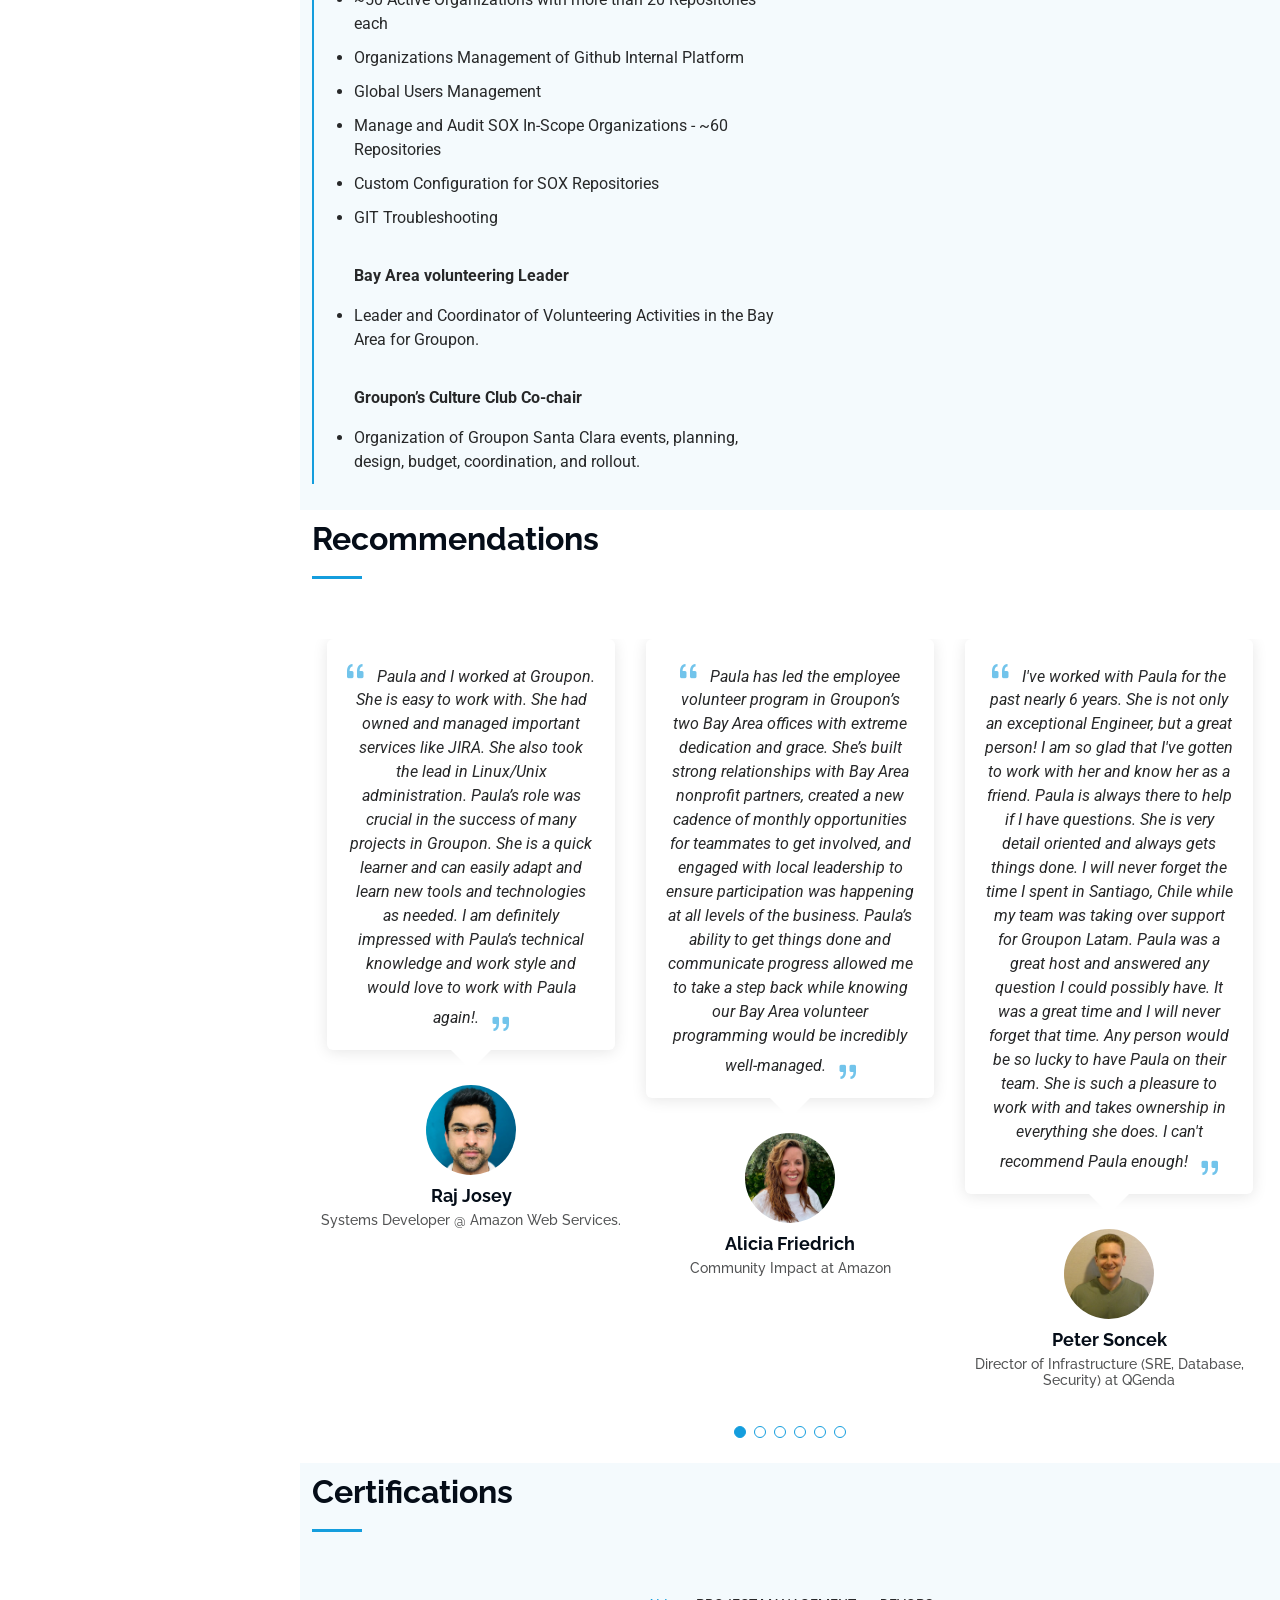
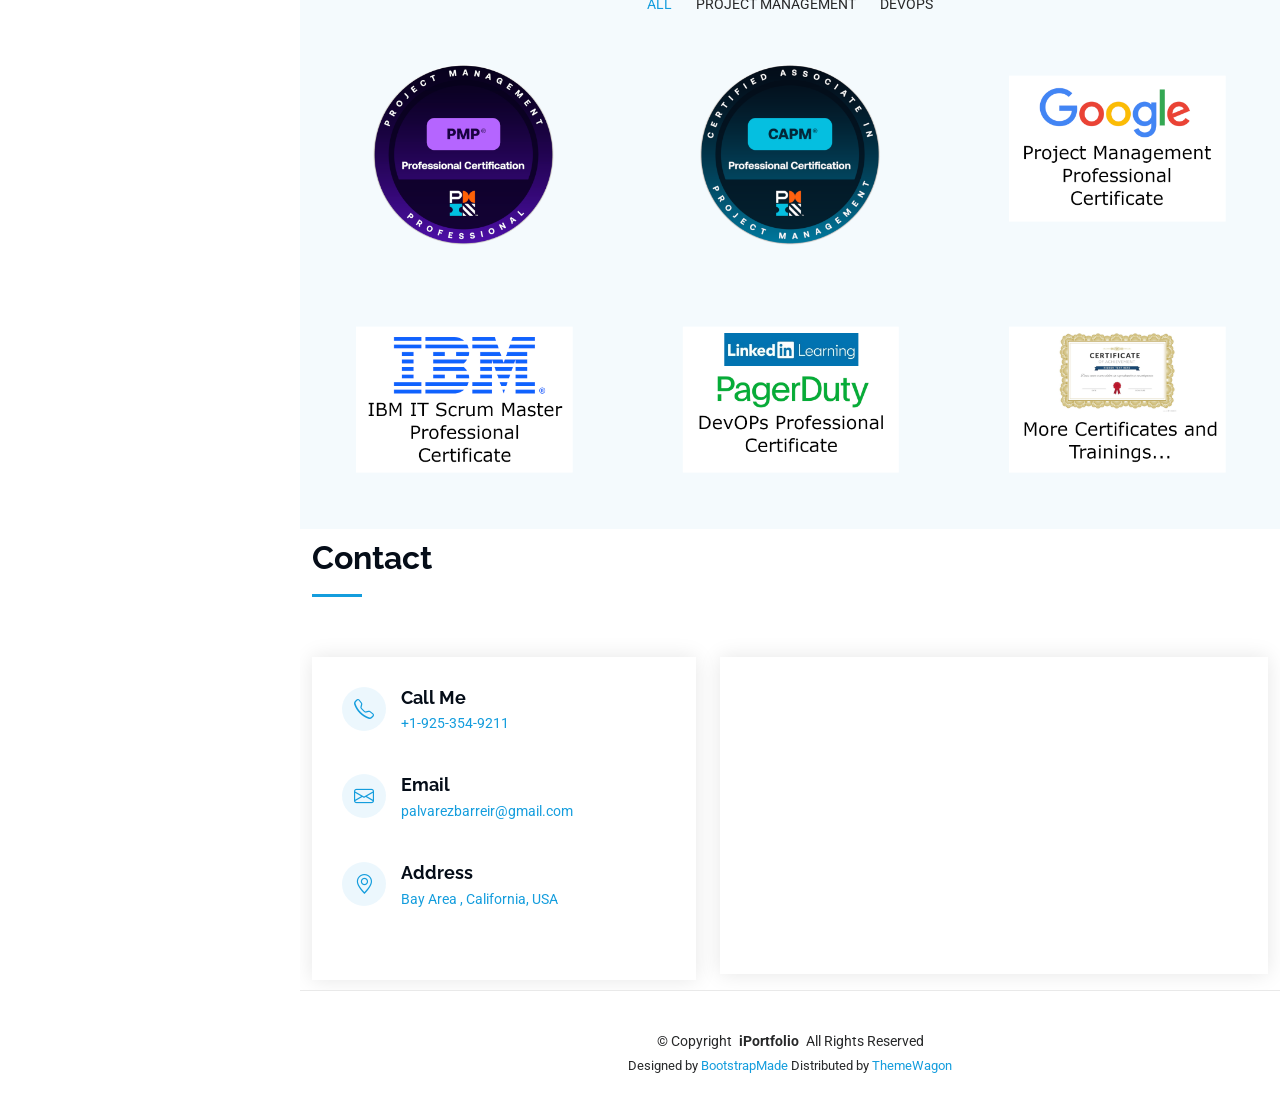
==== commit 65e3c2f6: "changes on tech skills" ====
--- a/index.html
+++ b/index.html
@@ -64,6 +64,7 @@
         <li><a href="#hero" class="active"><i class="bi bi-house navicon"></i>Home</a></li>
         <li><a href="#about"><i class="bi bi-person navicon"></i>About</a></li>
         <li><a href="#skills"><i class="bi bi-images navicon"></i>Skills</a></li>
+        <li><a href="#technical-skills"><i class="bi bi-tools navicon"></i>Technical Skills</a></li>
         <li><a href="#resume"><i class="bi bi-file-earmark-text navicon"></i>Resume</a></li>
         <li><a href="#recommendations"><i class="bi bi-people-fill navicon"></i>Recommendations</a></li>
         <li><a href="#certifications"><i class="bi bi-shield-check navicon"></i>Certifications</a></li>
@@ -267,17 +268,53 @@
 
     </section><!-- /Skills Section -->
 
+    <!-- Technical Skills Section -->
+    <section id="technical-skills" class="skills section">
+
+      <!-- Section Title -->
+      <div class="container section-title" data-aos="fade-up">
+        <h2>Technical Skills</h2>
+        <p></p>
+      </div><!-- End Section Title -->
+
+      <div class="container" data-aos="fade-up" data-aos-delay="100">
+
+        <div class="row">
+
+          <div class="col-lg-10">
+
+            <ul>
+              <li><span><strong>Project Management Tools:</strong> Asana, Miro, Figma, MS Projects, Trello, PagerDuty, Microsoft 365, GSuite, Monday, Canva</span></li>
+              <li><span><strong>Payment Processors:</strong> Braintree, Square, Stripe, Shopify, PayPal, Google Pay, Apple Pay</span></li>
+              <li><span><strong>Project Management Processes:</strong> Project Documentation, Project Schedules, Project Budget, Project Risks, Risk Management, Task Estimation.</span></li>
+              <li><span><strong>Processes and Compliance:</strong> Jira, Confluence, Notion, Microsoft 365, SOX, GDPR.</span></li>
+              <li><span><strong>Communication Platform:</strong> Zoom, Slack, Hipchat, Teams.</span></li>
+              <li><span><strong>Marketing Tools:</strong> Mailchimp, Sendgrid, SEO, Google Analytics.</span></li>
+              <li><span><strong>Couriers International and National:</strong> UPS, DHL, FEDEX, shippo, pirate ship Service Jira Management, Zendesk, Gladly.</span></li>
+              <li><span><strong>Continuous Integration:</strong> Jenkins, CodeShip, Github Actions.</span></li>
+              <li><span><strong>Infrastructure Management:</strong> Heroku, AWS, Snowflake, Github, Azure.</span></li>
+              <li><span><strong>Monitoring and Reporting:</strong> Google Analytics, Metabase, PowerBi, Splunk, Datadog, LogDNA, Pingdom, WAF, Bugsnag.</span></li>
+              <li><span><strong>Databases:</strong> MySQL, AWS RDS</span></li>
+              <li><span><strong>Testing:</strong> A/B Testing, TestIO Automation, TestIm Management, Performance Tests, Black/White Box Testing, Quality Assurance and Quality Control.</span></li>
+              <li><span><strong>DNS Administration:</strong> DNSimple, AWS Route53, GoDaddy.</span></li>
+              <li><span><strong>Operative systems:</strong> Windows, Linux Servers Administration, IOs.</span></li>
+              <li><span><strong>Couriers International and National:</strong> UPS, DHL, FEDEX, Shippo, PirateShip.com</span></li>
+            </ul>
+
+          </div>
+
+        </div>
+
+      </div>
+
+    </section><!-- /Skills Section -->
+
     <!-- Resume Section -->
-    <section id="resume" class="resume section">
+    <section id="resume" class="resume section light-background">
 
       <!-- Section Title -->
       <div class="container section-title" data-aos="fade-up">
         <h2>Resume</h2>
-        <p>Results-driven Head of Engineering with extensive experience in Project Management, Agile Methodologies, and Strategic Thinking.</p>
-        <br>
-        <p>Proven track record of overseeing complex initiatives, building and managing high-performing engineering teams, root cause analysis, regulatory compliance, research, and implementing effective processes for successful project execution.</p>
-        <br>
-        <p>Adept at stakeholder management, risk mitigation, and quality assurance.</p>
       </div><!-- End Section Title -->
 
       <div class="container">
@@ -484,7 +521,7 @@
     </section><!-- /Resume Section -->
 
     <!-- Testimonials Section -->
-    <section id="recommendations" class="testimonials section light-background">
+    <section id="recommendations" class="testimonials section">
 
       <!-- Section Title -->
       <div class="container section-title" data-aos="fade-up">
@@ -616,7 +653,7 @@
     </section><!-- /Testimonials Section -->
 
     <!-- Portfolio Section -->
-    <section id="certifications" class="portfolio section">
+    <section id="certifications" class="portfolio section  light-background">
 
       <!-- Section Title -->
       <div class="container section-title" data-aos="fade-up">
@@ -718,7 +755,7 @@
     </section><!-- /Portfolio Section -->
 
     <!-- Contact Section -->
-    <section id="contact" class="contact section  light-background">
+    <section id="contact" class="contact section">
 
       <!-- Section Title -->
       <div class="container section-title" data-aos="fade-up">
@@ -776,7 +813,7 @@
 
   </main>
 
-  <footer id="footer" class="footer position-relative light-background">
+  <footer id="footer" class="footer position-relative">
 
     <div class="container">
       <div class="copyright text-center ">
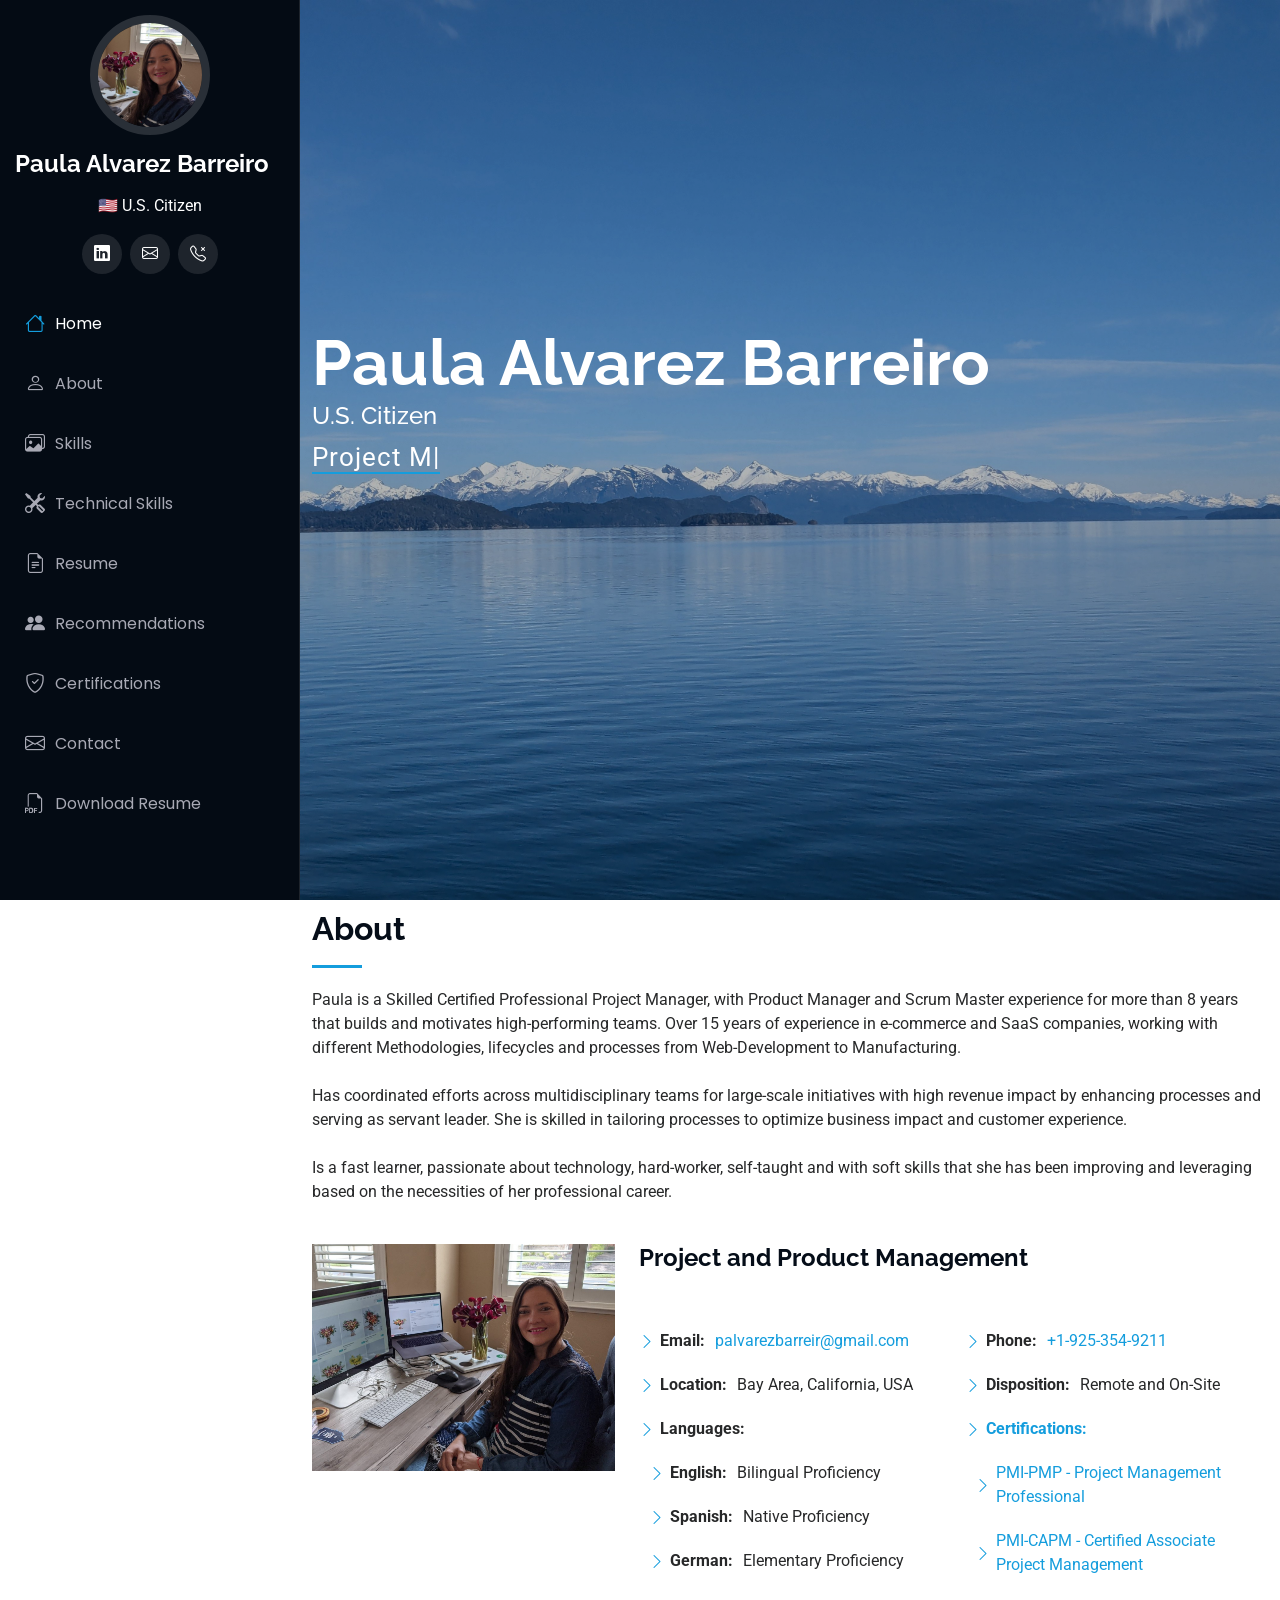
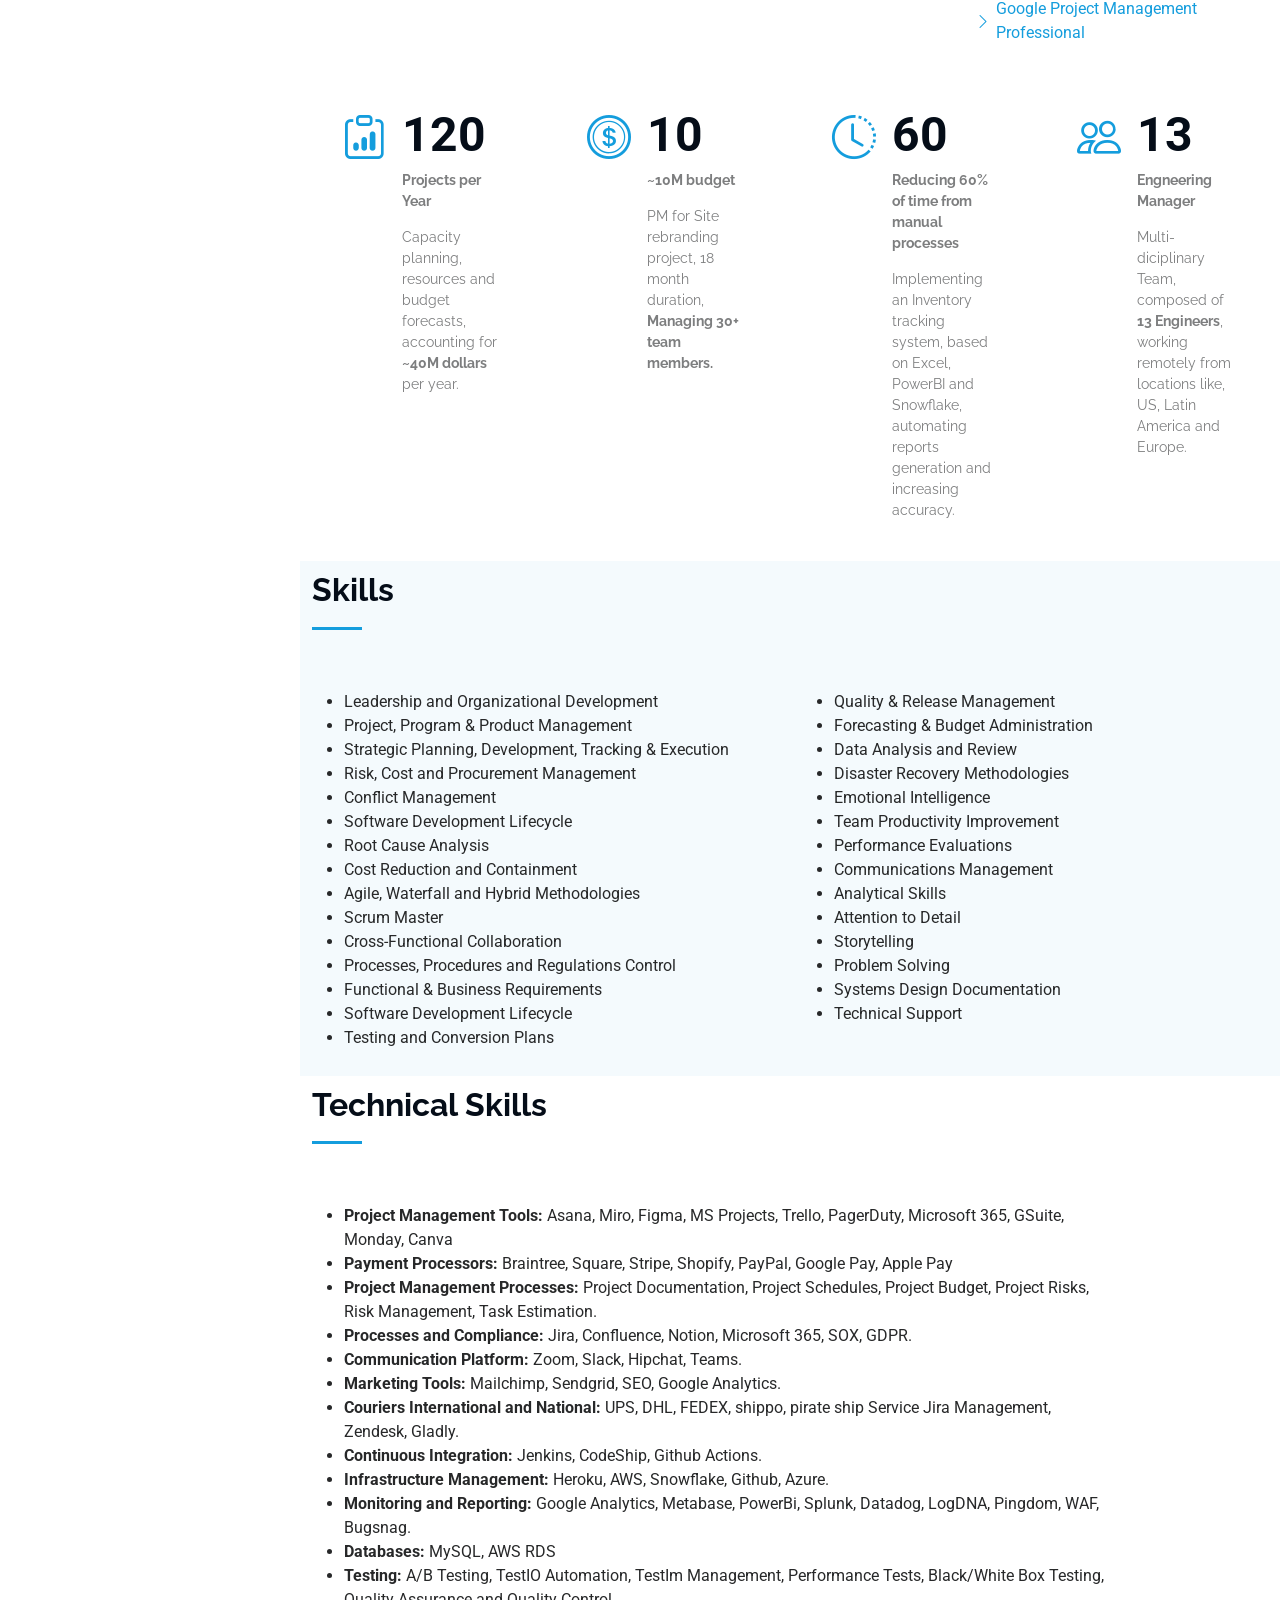
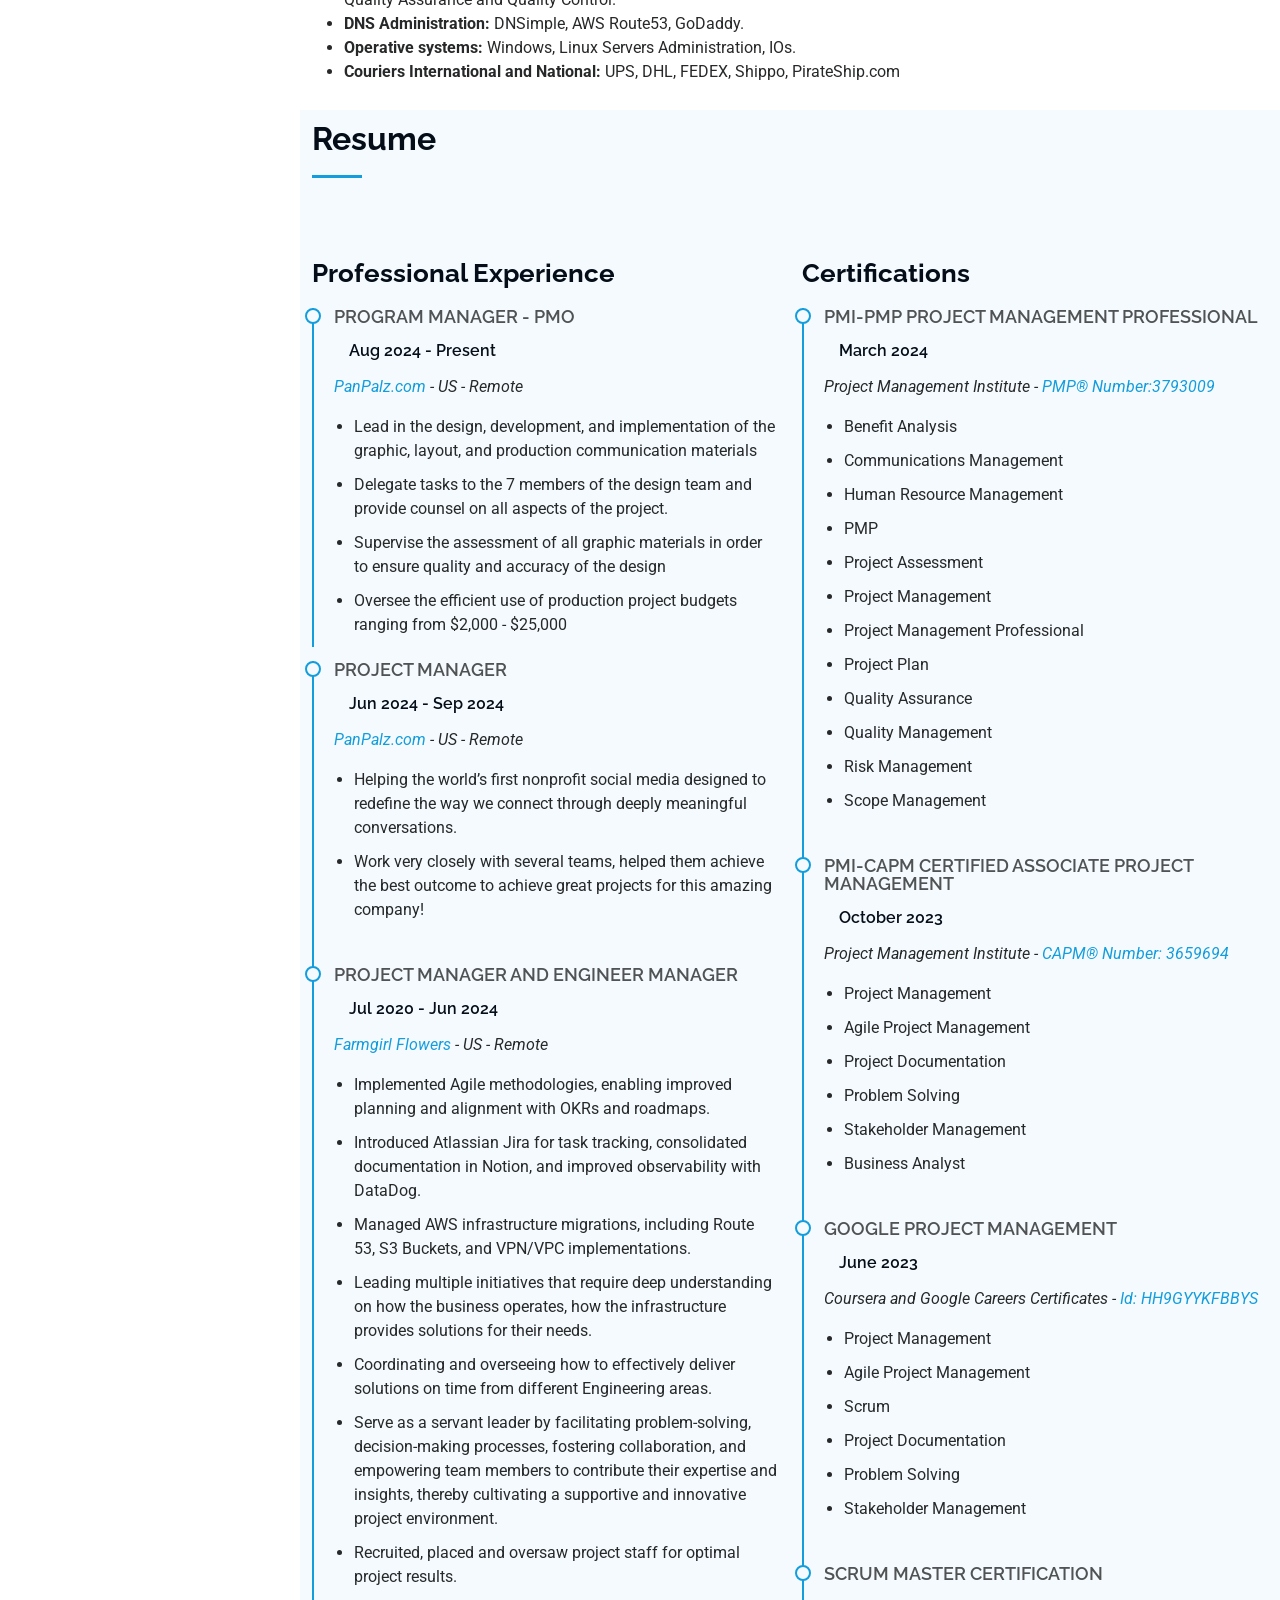
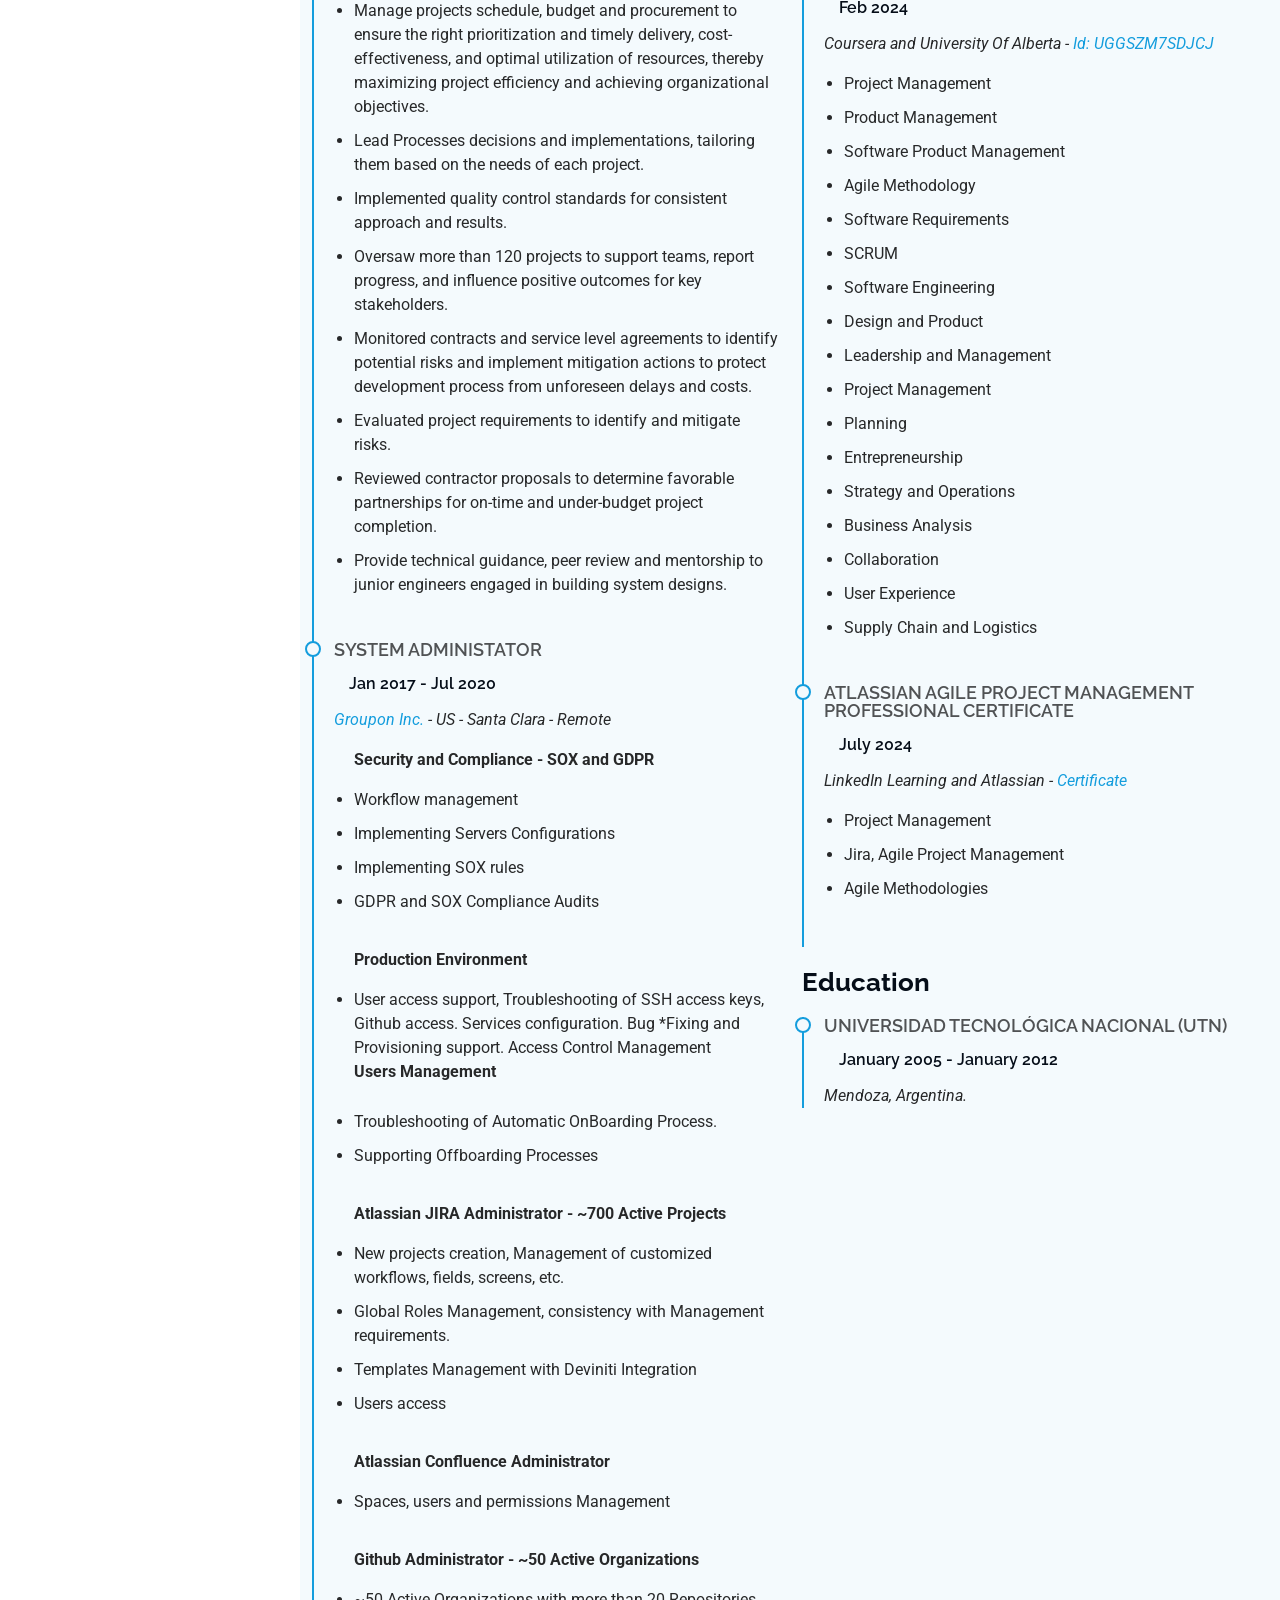
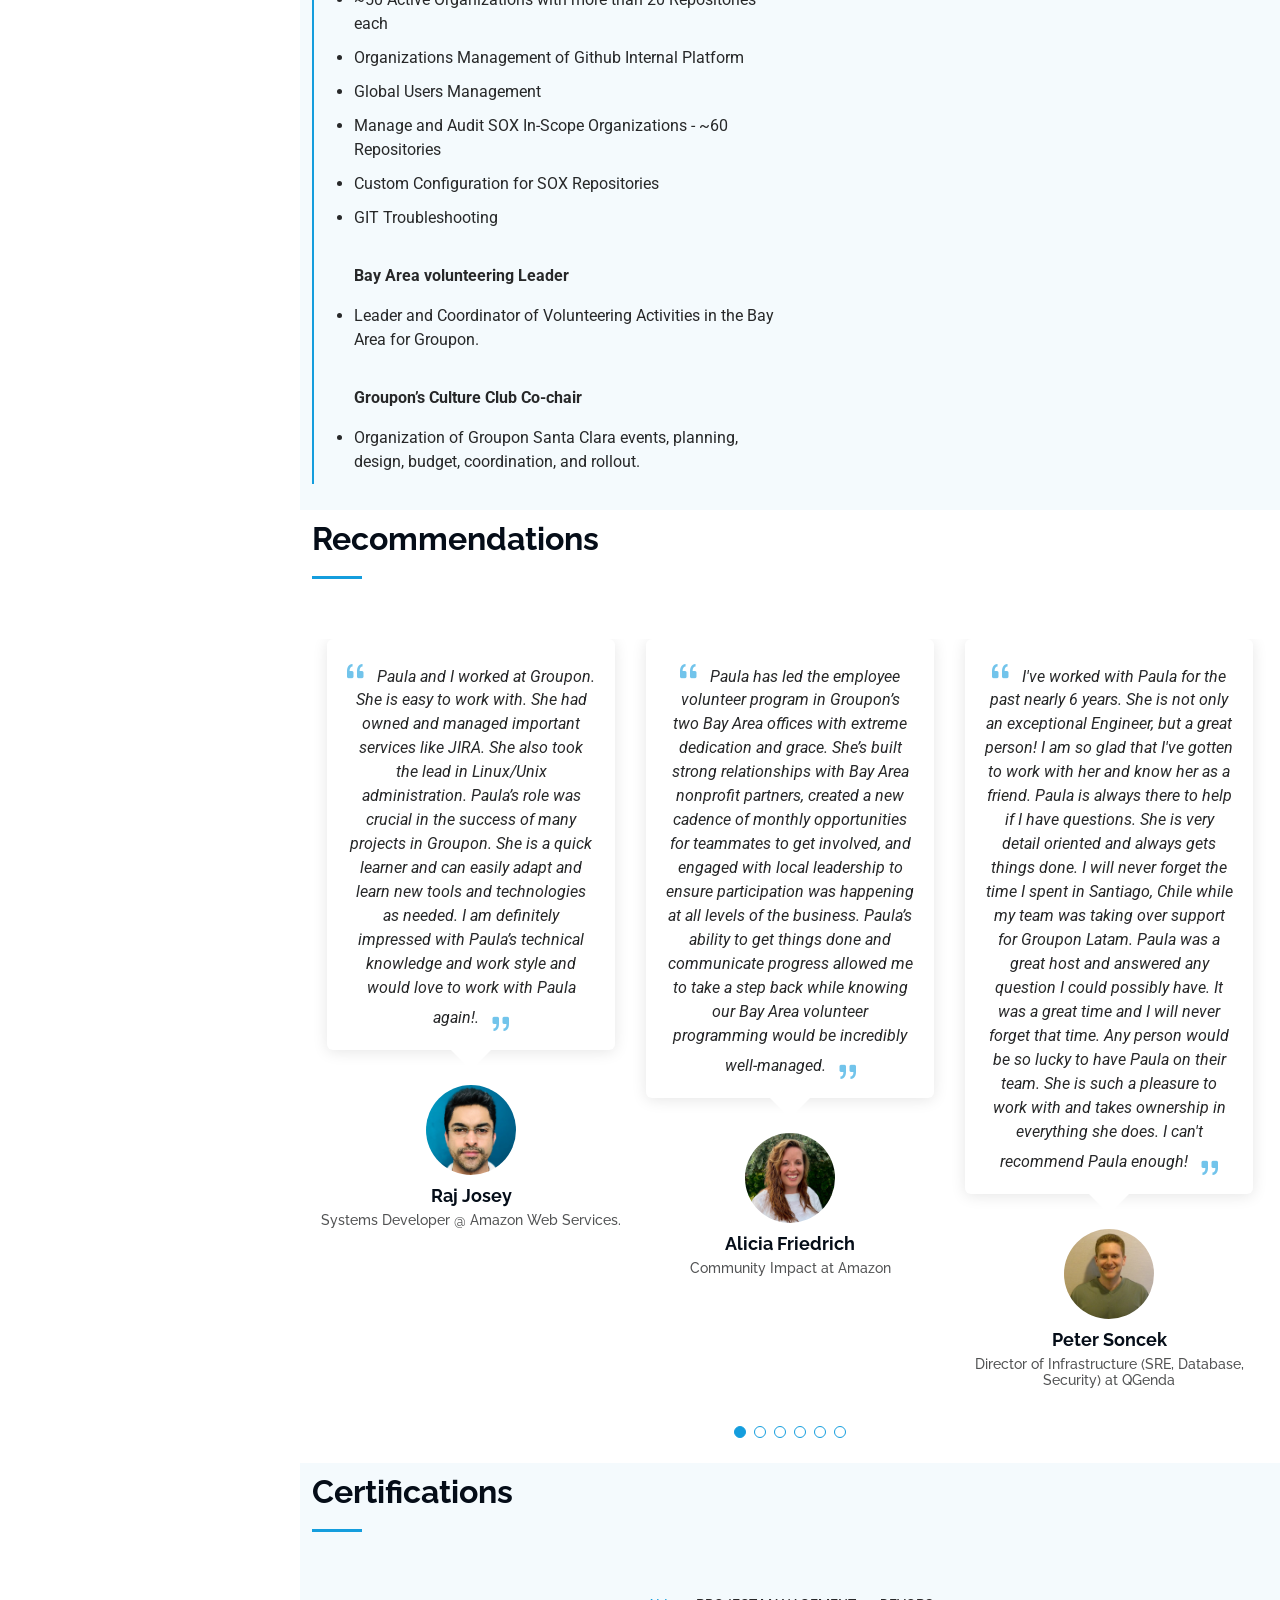
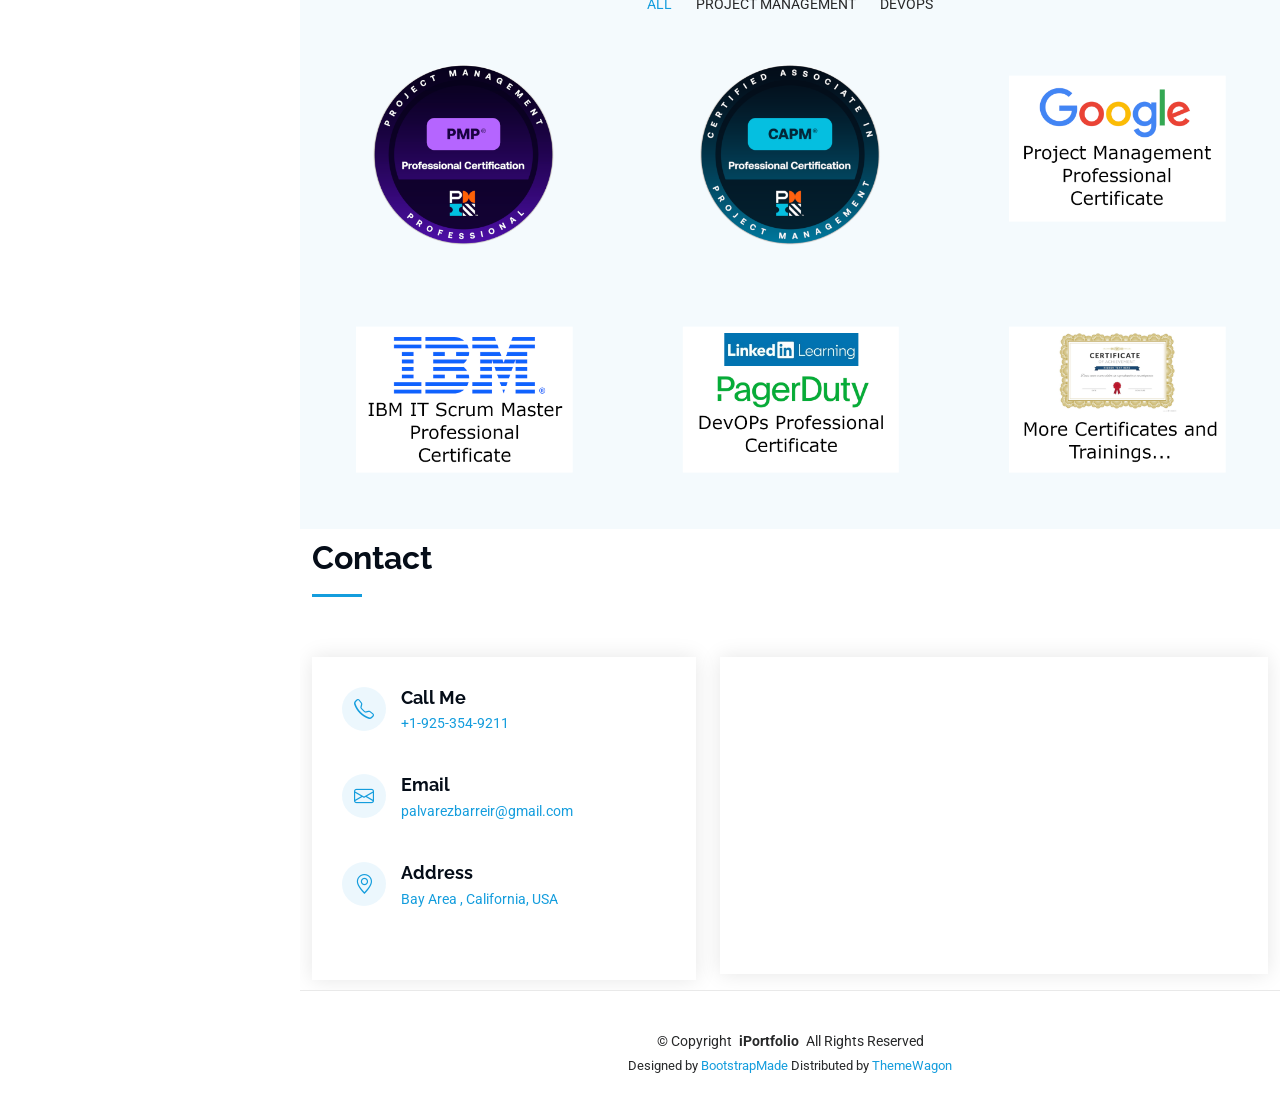
==== commit 18bd81cd: "fixing dates, updating resume" ====
--- a/index.html
+++ b/index.html
@@ -348,7 +348,7 @@
 
             <div class="resume-item">
               <h4>Project Manager and Engineer Manager</h4>
-              <h5>Jul 2020 - Present</h5>
+              <h5>Jul 2020 - Jun 2024</h5>
               <p><em><a target="_blank" rel="noopener noreferrer" href="https://farmgirlflowers.com/">Farmgirl Flowers</a> - US - Remote</em></p>
               <ul>
                 <li>Implemented Agile methodologies, enabling improved planning and alignment with OKRs and roadmaps.</li>
